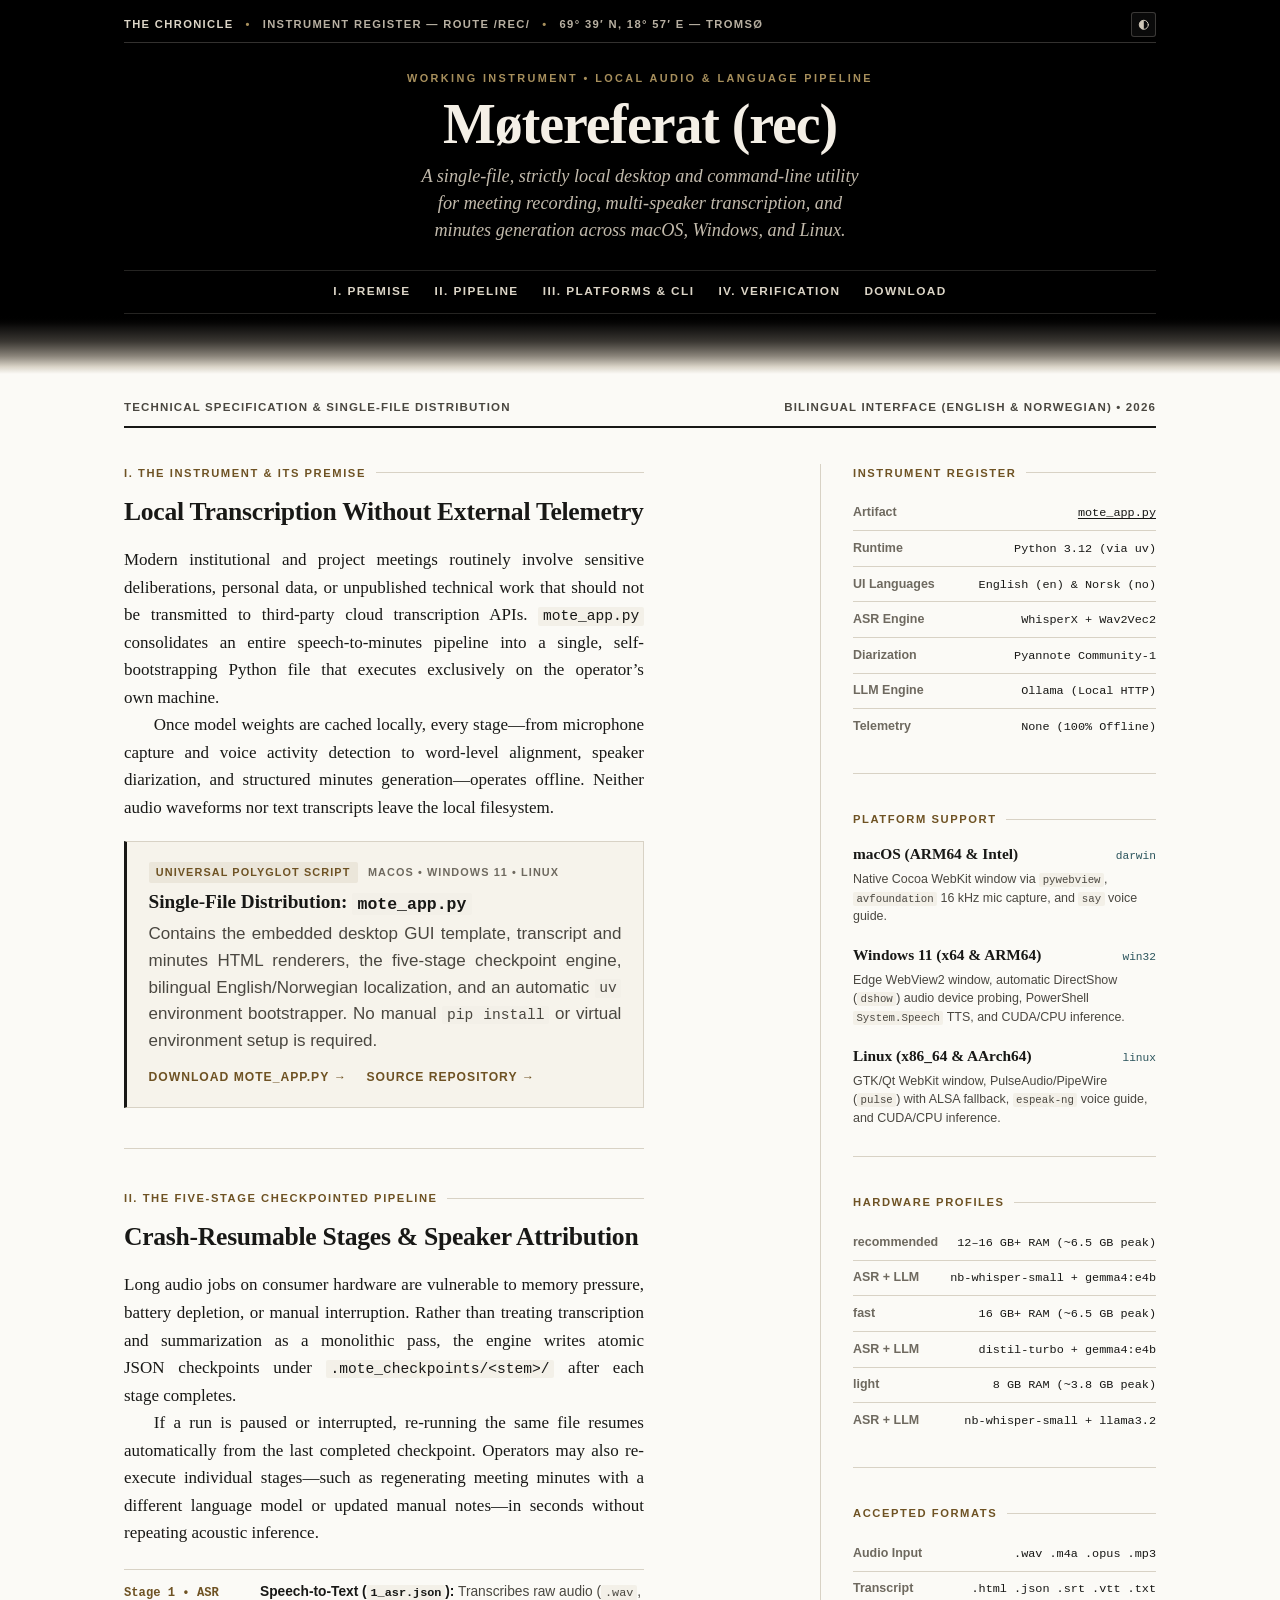
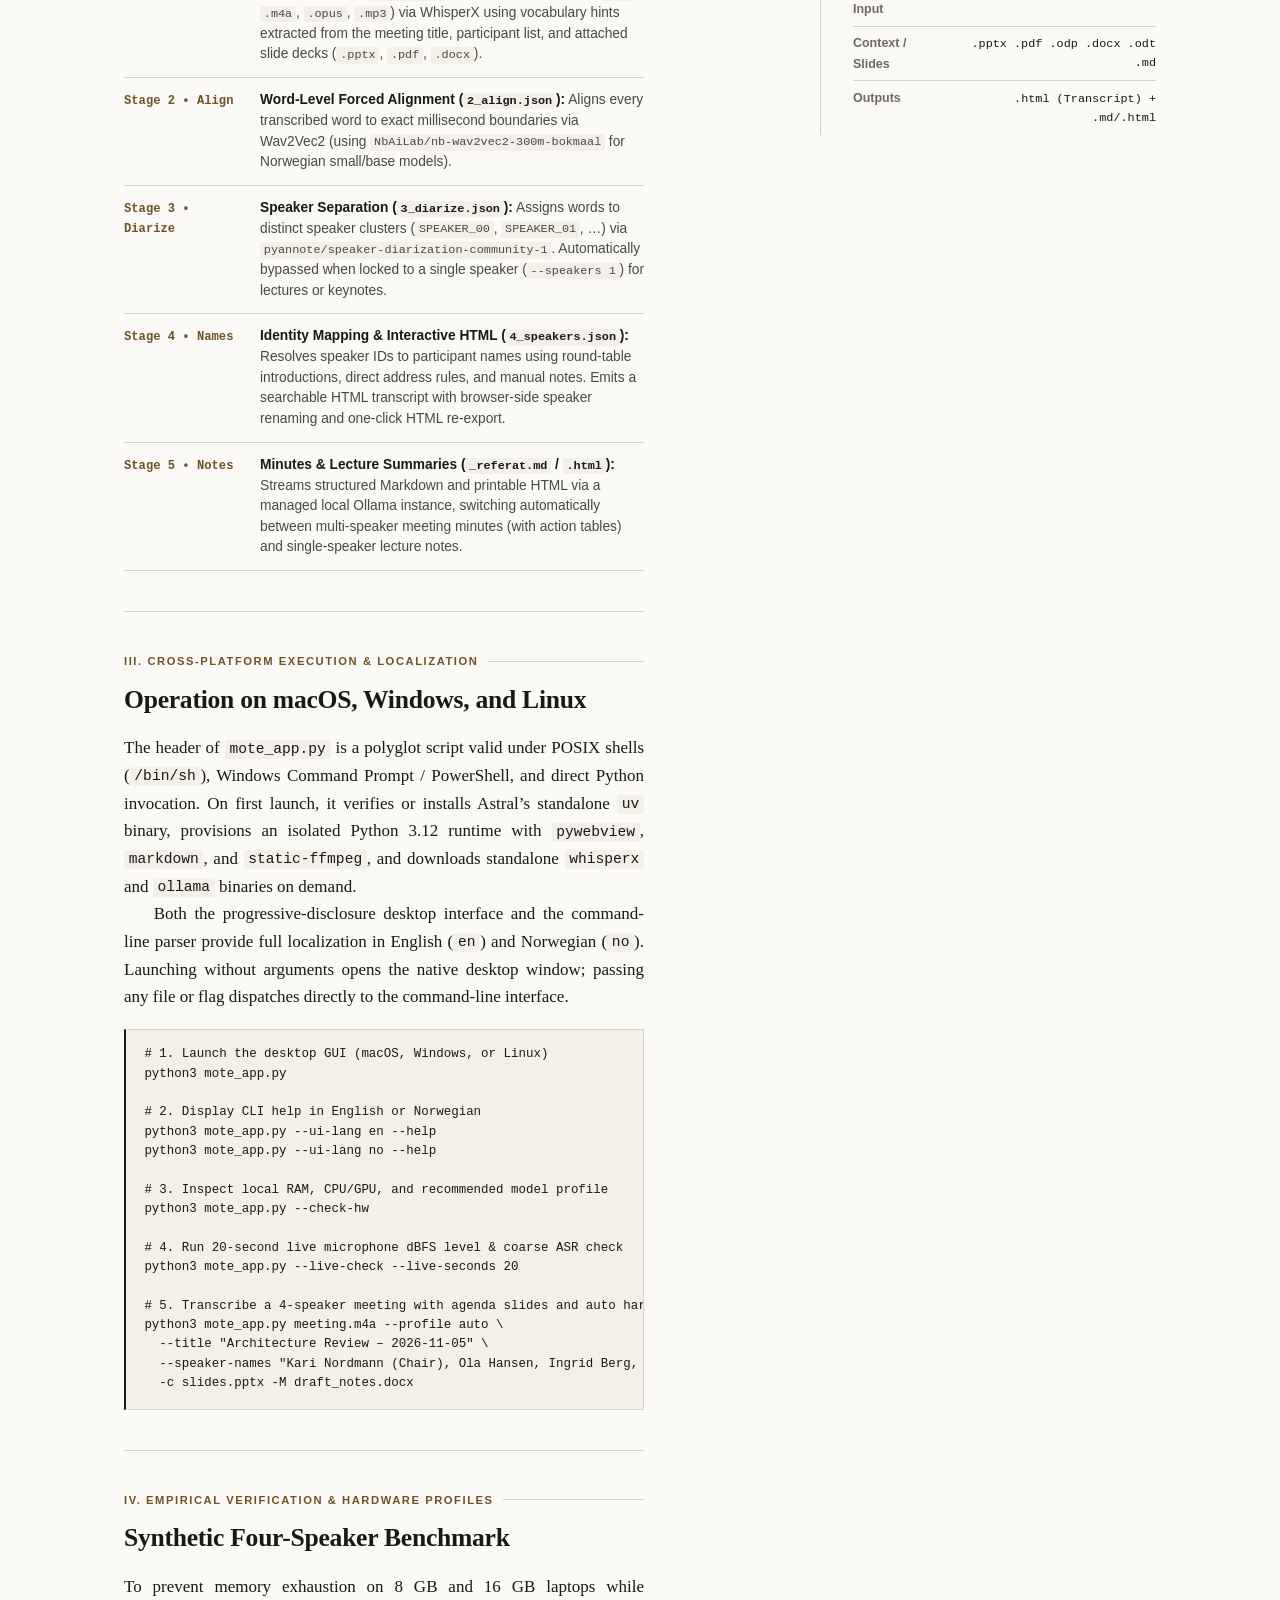
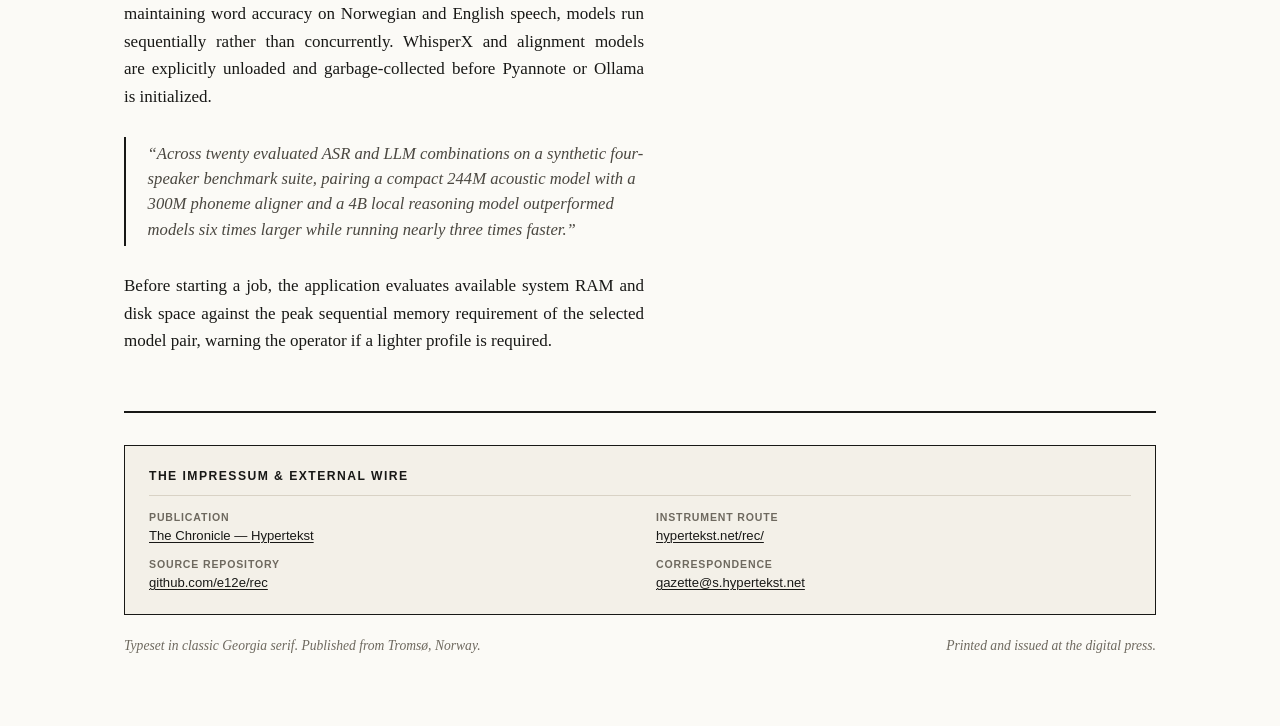
==== www/rec/index.html @ 5e2fd08e "feat(green): add EN/NO localization, cross-platform mic helper, and www/rec release page" ====
<!DOCTYPE html>
<html lang="en-GB">
<head>
    <meta charset="UTF-8">
    <meta name="viewport" content="width=device-width, initial-scale=1.0">
    <!-- MANDATORY (modern-web-guidance/dark-mode): Declare light and dark support to prevent FOUC -->
    <meta name="color-scheme" content="light dark">
    <link rel="canonical" href="https://hypertekst.net/rec/">
    <title>Møtereferat (rec) — Local Meeting Transcription &amp; Minutes — The Chronicle</title>
    <meta name="description" content="A single-file, strictly local desktop and command-line instrument for multi-speaker meeting recording, WhisperX transcription, Pyannote diarization, and Ollama minutes on macOS, Windows, and Linux.">

    <!-- Open Graph Social Sharing Cards -->
    <meta property="og:type" content="article">
    <meta property="og:site_name" content="The Chronicle">
    <meta property="og:title" content="Møtereferat (rec) — Local Meeting Transcription &amp; Minutes">
    <meta property="og:description" content="Single-file local meeting transcription, speaker diarization, and minutes generation for macOS, Windows, and Linux.">
    <meta property="og:url" content="https://hypertekst.net/rec/">
    <meta property="og:image" content="https://hypertekst.net/img/pica-wings-color.jpg">

    <!-- Twitter / X Card -->
    <meta name="twitter:card" content="summary_large_image">
    <meta name="twitter:title" content="Møtereferat (rec) — Local Meeting Transcription &amp; Minutes">
    <meta name="twitter:description" content="Single-file local meeting transcription, speaker diarization, and minutes generation for macOS, Windows, and Linux.">
    <meta name="twitter:image" content="https://hypertekst.net/img/pica-wings-color.jpg">

    <script>
    /* Synchronous <head> theme bootstrap: prevents FOUC before first paint */
    (function () {
        try {
            var t = localStorage.getItem('ht_theme') || localStorage.getItem('ht_beta_theme');
            if (t === 'dark' || t === 'light') {
                document.documentElement.setAttribute('data-theme', t);
            }
        } catch (e) {}
    })();
    </script>
    <style>
        *, *::before, *::after {
            box-sizing: border-box;
            margin: 0;
            padding: 0;
            font-size: 100%;
            font-weight: inherit;
            vertical-align: baseline;
            -webkit-font-smoothing: antialiased;
            -moz-osx-font-smoothing: grayscale;
        }
        :root {
            color-scheme: light dark;
            --in-oklab: ;
            --font-serif: "Georgia", "Times New Roman", "Nimbus Roman No9 L", serif;
            --font-sans: -apple-system, BlinkMacSystemFont, "Segoe UI", Roboto, Helvetica, Arial, sans-serif;
            --font-mono: ui-monospace, "SFMono-Regular", Menlo, Monaco, Consolas, monospace;
            --bg-canvas: #fbfaf6;
            --bg-elevated: #f3f0e8;
            --bg-card: #f6f3eb;
            --bg-surface: #fbfaf6;
            --text-primary: #181816;
            --text-secondary: #4a4740;
            --text-muted: #6e695f;
            --border-strong: #181816;
            --border-hairline: #d8d2c5;
            --accent-primary: #6e5223;
            --accent-secondary: #2b545c;
            --tag-bg: #ebe6da;
            @media (prefers-color-scheme: dark) {
                --bg-canvas: #05070b;
                --bg-elevated: #0b0e15;
                --bg-card: #0e121a;
                --bg-surface: #0b0e15;
                --text-primary: #e6e0d4;
                --text-secondary: #b5ad9e;
                --text-muted: #847d70;
                --border-strong: #a78f5c;
                --border-hairline: #222630;
                --accent-primary: #d4b87a;
                --accent-secondary: #a2bfc6;
                --tag-bg: #141923;
            }
            @supports (color: light-dark(white, black)) {
                --bg-canvas: light-dark(#fbfaf6, #05070b);
                --bg-elevated: light-dark(#f3f0e8, #0b0e15);
                --bg-card: light-dark(#f6f3eb, #0e121a);
                --bg-surface: light-dark(#fbfaf6, #0b0e15);
                --text-primary: light-dark(#181816, #e6e0d4);
                --text-secondary: light-dark(#4a4740, #b5ad9e);
                --text-muted: light-dark(#6e695f, #847d70);
                --border-strong: light-dark(#181816, #a78f5c);
                --border-hairline: light-dark(#d8d2c5, #222630);
                --accent-primary: light-dark(#6e5223, #d4b87a);
                --accent-secondary: light-dark(#2b545c, #a2bfc6);
                --tag-bg: light-dark(#ebe6da, #141923);
            }
            accent-color: var(--accent-primary);
        }
        @supports (background: linear-gradient(in oklab, white, black)) {
            :root { --in-oklab: in oklab; }
        }
        html[data-theme="light"] { color-scheme: light; }
        html[data-theme="dark"] { color-scheme: dark; }
        html {
            background-color: var(--bg-canvas);
            color: var(--text-primary);
            font-family: var(--font-serif);
            font-size: 100%;
            line-height: 1.62;
            scroll-behavior: smooth;
            transition: background-color 0.2s ease, color 0.2s ease;
        }
        body {
            min-height: 100vh;
            overflow-x: hidden;
            background-color: var(--bg-canvas);
            color: var(--text-primary);
        }
        a {
            color: var(--text-primary);
            text-decoration: underline;
            text-decoration-color: var(--border-strong);
            text-underline-offset: 0.18em;
            text-decoration-thickness: 1px;
            transition: color 0.15s ease, text-decoration-color 0.15s ease;
        }
        a:hover {
            color: var(--accent-primary);
            text-decoration-color: var(--accent-primary);
        }
        :focus-visible {
            outline: 2px solid var(--accent-secondary);
            outline-offset: 3px;
        }
        .nocturne-header {
            position: relative;
            background-color: #000000;
            color: #ece6da;
            width: 100%;
            overflow: hidden;
        }
        .header-inner {
            max-width: 1080px;
            margin: 0 auto;
            padding: 0.95rem 1.5rem 0;
            position: relative;
            z-index: 3;
        }
        .folio-bar {
            display: flex;
            justify-content: space-between;
            align-items: center;
            flex-wrap: nowrap;
            gap: 0.75rem;
            padding-bottom: 0.55rem;
            border-bottom: 1px solid rgba(230, 224, 212, 0.22);
            font-family: var(--font-sans);
            font-size: 0.7rem;
            font-weight: 600;
            text-transform: uppercase;
            letter-spacing: 0.12em;
            color: #b8b0a2;
            font-variant-numeric: tabular-nums;
        }
        .folio-meta {
            display: flex;
            align-items: center;
            gap: 0.35rem 0.75rem;
            flex-wrap: wrap;
            min-width: 0;
        }
        .folio-meta a {
            color: #dcd5c7;
            text-decoration: none;
        }
        .folio-meta a:hover {
            color: #d4b87a;
            text-decoration: underline;
        }
        .folio-dot { color: #a78f5c; }
        .theme-icon-btn {
            appearance: none;
            flex-shrink: 0;
            margin: -0.2rem 0 -0.2rem auto;
            display: inline-flex;
            align-items: center;
            justify-content: center;
            width: 1.55rem;
            height: 1.55rem;
            padding: 0;
            background: rgba(255, 255, 255, 0.04);
            border: 1px solid rgba(230, 224, 212, 0.22);
            border-radius: 3px;
            color: #cfc7b8;
            cursor: pointer;
            transition: background-color 0.15s ease, border-color 0.15s ease, color 0.15s ease;
        }
        .theme-icon-btn:hover {
            background: rgba(167, 143, 92, 0.22);
            border-color: #d4b87a;
            color: #f5e9d0;
        }
        .theme-icon-btn svg {
            width: 0.85rem;
            height: 0.85rem;
            display: none;
            stroke: currentColor;
            fill: none;
            stroke-width: 1.75;
            stroke-linecap: round;
            stroke-linejoin: round;
        }
        .theme-icon-btn[data-state="auto"] .icon-auto,
        .theme-icon-btn[data-state="dark"] .icon-dark,
        .theme-icon-btn[data-state="light"] .icon-light {
            display: block;
        }
        .masthead-lockup {
            text-align: center;
            padding: 1.65rem 0 0.5rem;
        }
        .masthead-kicker {
            font-family: var(--font-sans);
            font-size: 0.68rem;
            font-weight: 700;
            text-transform: uppercase;
            letter-spacing: 0.22em;
            color: #a78f5c;
            margin-bottom: 0.45rem;
        }
        .site-title {
            font-family: var(--font-serif);
            font-size: clamp(2.1rem, 1.6rem + 2.4vw, 3.5rem);
            font-weight: 700;
            letter-spacing: -0.02em;
            line-height: 1.06;
            color: #f4efe6;
            margin-bottom: 0.55rem;
            text-wrap: balance;
        }
        .site-deck {
            font-family: var(--font-serif);
            font-style: italic;
            font-size: clamp(0.98rem, 0.9rem + 0.3vw, 1.18rem);
            color: #c2baac;
            max-width: 58ch;
            margin: 0 auto 1.15rem;
            line-height: 1.48;
            text-wrap: balance;
        }
        .masthead-nav {
            display: flex;
            justify-content: center;
            align-items: center;
            flex-wrap: wrap;
            gap: 0.4rem 1.5rem;
            padding: 0.55rem 0;
            border-top: 1px solid rgba(230, 224, 212, 0.16);
            border-bottom: 1px solid rgba(230, 224, 212, 0.16);
            font-family: var(--font-sans);
            font-size: 0.74rem;
            font-weight: 600;
            text-transform: uppercase;
            letter-spacing: 0.12em;
        }
        .masthead-nav a {
            color: #dcd5c7;
            text-decoration: none;
            padding: 0.15rem 0;
        }
        .masthead-nav a:hover {
            color: #d4b87a;
            text-decoration: underline;
            text-underline-offset: 0.25em;
        }
        .header-bleed {
            width: 100%;
            height: 3.75rem;
            position: relative;
            pointer-events: none;
            background: linear-gradient(
                to bottom var(--in-oklab),
                #000000 0%,
                light-dark(#121110, #020306) 22%,
                light-dark(#3b3833, #030408) 46%,
                light-dark(#8a847a, #040509) 70%,
                light-dark(#dad4c8, #05070b) 88%,
                var(--bg-canvas) 100%
            );
        }
        @media (prefers-color-scheme: dark) {
            html:not([data-theme="light"]) .header-bleed { height: 2.25rem; }
        }
        html[data-theme="dark"] .header-bleed { height: 2.25rem; }
        .page-shell {
            max-width: 1080px;
            margin: 0 auto;
            padding: 1.5rem 1.5rem 4.5rem;
        }
        .edition-banner {
            display: flex;
            justify-content: space-between;
            align-items: baseline;
            flex-wrap: wrap;
            gap: 0.5rem 1.5rem;
            padding-bottom: 0.6rem;
            margin-bottom: 2.25rem;
            border-bottom: 2px solid var(--border-strong);
            font-family: var(--font-sans);
            font-size: 0.72rem;
            font-weight: 700;
            text-transform: uppercase;
            letter-spacing: 0.1em;
            color: var(--text-secondary);
        }
        .broadsheet-grid {
            display: grid;
            grid-template-columns: minmax(0, 1fr) 21rem;
            gap: 3rem;
            align-items: start;
        }
        .primary-column {
            min-width: 0;
            max-width: 65ch;
        }
        .secondary-ledger {
            min-width: 0;
            border-left: 1px solid var(--border-hairline);
            padding-left: 2rem;
        }
        .section-kicker {
            font-family: var(--font-sans);
            font-size: 0.7rem;
            font-weight: 700;
            text-transform: uppercase;
            letter-spacing: 0.14em;
            color: var(--accent-primary);
            margin-bottom: 0.85rem;
            display: flex;
            align-items: center;
            gap: 0.6rem;
        }
        .section-kicker::after {
            content: "";
            flex: 1;
            height: 1px;
            background-color: var(--border-hairline);
        }
        .essay-article h2 {
            font-size: clamp(1.35rem, 1.2rem + 0.5vw, 1.6rem);
            font-weight: 700;
            line-height: 1.25;
            margin-bottom: 1.15rem;
            letter-spacing: -0.01em;
            text-wrap: balance;
        }
        .essay-article p {
            font-size: 1.0625rem;
            text-align: justify;
            text-justify: inter-word;
            text-wrap: pretty;
            hyphens: auto;
            -webkit-hyphens: auto;
            text-rendering: optimizeLegibility;
            font-variant-numeric: oldstyle-nums;
            font-feature-settings: "liga" 1, "kern" 1;
            widows: 2;
            orphans: 2;
        }
        .essay-article p + p {
            text-indent: 1.75em;
            margin-top: 0;
        }
        .essay-article blockquote {
            margin: 1.65rem 0;
            padding: 0.25rem 0 0.25rem 1.35rem;
            border-left: 2px solid var(--border-strong);
            font-style: italic;
            font-size: 1.04rem;
            line-height: 1.52;
            color: var(--text-secondary);
            text-wrap: pretty;
        }
        .section-divider {
            margin: 2.5rem 0;
            border: 0;
            border-top: 1px solid var(--border-hairline);
        }
        .dispatch-card {
            padding: 1.25rem 1.35rem;
            background-color: var(--bg-card);
            border: 1px solid var(--border-hairline);
            border-left: 3px solid var(--border-strong);
            margin: 1.25rem 0 1.75rem;
        }
        .dispatch-meta {
            display: flex;
            align-items: center;
            gap: 0.65rem;
            flex-wrap: wrap;
            font-family: var(--font-sans);
            font-size: 0.68rem;
            font-weight: 600;
            text-transform: uppercase;
            letter-spacing: 0.1em;
            color: var(--text-muted);
            margin-bottom: 0.45rem;
            font-variant-numeric: tabular-nums;
        }
        .dispatch-tag {
            background-color: var(--tag-bg);
            color: var(--accent-primary);
            padding: 0.1rem 0.45rem;
            border-radius: 2px;
        }
        .dispatch-title {
            font-size: 1.2rem;
            font-weight: 700;
            line-height: 1.25;
            margin-bottom: 0.4rem;
        }
        .dispatch-summary {
            font-size: 0.94rem;
            line-height: 1.56;
            color: var(--text-secondary);
            margin-bottom: 0.85rem;
            font-family: var(--font-sans);
        }
        .dispatch-action {
            font-family: var(--font-sans);
            font-size: 0.76rem;
            font-weight: 700;
            text-transform: uppercase;
            letter-spacing: 0.08em;
            display: flex;
            flex-wrap: wrap;
            gap: 1.25rem;
        }
        .dispatch-action a {
            color: var(--accent-primary);
            text-decoration: none;
        }
        .dispatch-action a:hover {
            text-decoration: underline;
        }
        .stage-ledger {
            margin: 1.4rem 0 1.6rem;
            border-top: 1px solid var(--border-hairline);
        }
        .stage-row {
            padding: 0.75rem 0;
            border-bottom: 1px solid var(--border-hairline);
            display: grid;
            grid-template-columns: 7.5rem minmax(0, 1fr);
            gap: 1rem;
            align-items: baseline;
        }
        .stage-code {
            font-family: var(--font-mono);
            font-size: 0.76rem;
            color: var(--accent-primary);
            font-weight: 600;
        }
        .stage-desc {
            font-family: var(--font-sans);
            font-size: 0.86rem;
            line-height: 1.5;
            color: var(--text-secondary);
        }
        .stage-desc strong {
            color: var(--text-primary);
            font-weight: 600;
        }
        pre.terminal-specimen {
            margin: 1.15rem 0 1.4rem;
            padding: 0.95rem 1.15rem;
            background-color: var(--bg-elevated);
            border: 1px solid var(--border-hairline);
            border-left: 2px solid var(--border-strong);
            font-family: var(--font-mono);
            font-size: 0.78rem;
            line-height: 1.55;
            color: var(--text-primary);
            overflow-x: auto;
        }
        code {
            font-family: var(--font-mono);
            font-size: 0.86em;
            background-color: var(--bg-elevated);
            padding: 0.1em 0.32em;
            border-radius: 2px;
        }
        pre code {
            background: none;
            padding: 0;
            font-size: inherit;
        }
        .ledger-block {
            margin-bottom: 2.25rem;
            padding-bottom: 1.85rem;
            border-bottom: 1px solid var(--border-hairline);
        }
        .ledger-block:last-child {
            border-bottom: none;
            margin-bottom: 0;
            padding-bottom: 0;
        }
        .almanac-table {
            width: 100%;
            border-collapse: collapse;
            font-family: var(--font-sans);
            font-size: 0.78rem;
            font-variant-numeric: tabular-nums;
        }
        .almanac-table tr {
            border-bottom: 1px solid var(--border-hairline);
        }
        .almanac-table tr:last-child {
            border-bottom: none;
        }
        .almanac-table th {
            text-align: left;
            padding: 0.42rem 0.5rem 0.42rem 0;
            color: var(--text-muted);
            font-weight: 600;
        }
        .almanac-table td {
            text-align: right;
            padding: 0.42rem 0;
            color: var(--text-primary);
            font-family: var(--font-mono);
            font-size: 0.74rem;
        }
        .instrument-list {
            list-style: none;
            display: grid;
            gap: 1.1rem;
        }
        .instrument-item {
            display: flex;
            flex-direction: column;
            gap: 0.2rem;
        }
        .instrument-header {
            display: flex;
            justify-content: space-between;
            align-items: baseline;
            gap: 0.5rem;
        }
        .instrument-name {
            font-family: var(--font-serif);
            font-weight: 700;
            font-size: 0.96rem;
        }
        .instrument-route {
            font-family: var(--font-mono);
            font-size: 0.7rem;
            color: var(--accent-secondary);
        }
        .instrument-desc {
            font-family: var(--font-sans);
            font-size: 0.78rem;
            line-height: 1.45;
            color: var(--text-secondary);
        }
        .site-footer {
            margin-top: 3.5rem;
            padding-top: 2rem;
            border-top: 2px solid var(--border-strong);
            font-family: var(--font-sans);
            font-size: 0.82rem;
            color: var(--text-secondary);
        }
        .impressum-box {
            padding: 1.35rem 1.5rem;
            background-color: var(--bg-elevated);
            border: 1px solid var(--border-strong);
            margin-bottom: 1.25rem;
        }
        .impressum-title {
            font-size: 0.76rem;
            font-weight: 800;
            text-transform: uppercase;
            letter-spacing: 0.12em;
            color: var(--text-primary);
            padding-bottom: 0.5rem;
            margin-bottom: 0.85rem;
            border-bottom: 1px solid var(--border-hairline);
        }
        .impressum-grid {
            display: grid;
            grid-template-columns: repeat(2, 1fr);
            gap: 0.75rem 2rem;
            line-height: 1.5;
        }
        .impressum-label {
            display: block;
            font-size: 0.66rem;
            font-weight: 700;
            text-transform: uppercase;
            letter-spacing: 0.08em;
            color: var(--text-muted);
        }
        .colophon-note {
            display: flex;
            justify-content: space-between;
            align-items: center;
            flex-wrap: wrap;
            gap: 0.5rem;
            font-family: var(--font-serif);
            font-style:italic;
            font-size: 0.85rem;
            color: var(--text-muted);
        }
        @media (max-width: 920px) {
            .broadsheet-grid {
                grid-template-columns: 1fr;
                gap: 2.5rem;
            }
            .primary-column { max-width: 65ch; }
            .secondary-ledger {
                border-left: none;
                border-top: 1px solid var(--border-hairline);
                padding-left: 0;
                padding-top: 2rem;
            }
        }
        @media (max-width: 640px) {
            .header-inner { padding: 0.75rem 1rem 0; }
            .folio-bar { font-size: 0.62rem; letter-spacing: 0.08em; }
            .folio-wire { display: none; }
            .masthead-lockup { padding: 1.25rem 0 0.4rem; }
            .masthead-nav { gap: 0.4rem 1rem; font-size: 0.68rem; }
            .page-shell { padding: 1.25rem 1rem 3rem; }
            .essay-article p { text-align: left; font-size: 1rem; }
            .stage-row { grid-template-columns: 1fr; gap: 0.25rem; }
            .impressum-grid { grid-template-columns: 1fr; }
        }
    </style>
</head>
<body>

    <!-- ======================================================================
         1. Nocturnal Header & Masthead
         ====================================================================== -->
    <header class="nocturne-header">
        <div class="header-inner">
            <div class="folio-bar">
                <div class="folio-meta">
                    <span><a href="/">The Chronicle</a></span>
                    <span class="folio-dot" aria-hidden="true">•</span>
                    <span>Instrument Register — Route /rec/</span>
                    <span class="folio-dot" aria-hidden="true">•</span>
                    <span>69° 39′ N, 18° 57′ E<span class="folio-wire"> — Tromsø</span></span>
                </div>

                <!-- Single-Icon 3-State Theme Switcher (Auto -> Dark -> Light) -->
                <button type="button"
                        id="theme-cycle-btn"
                        class="theme-icon-btn"
                        data-state="auto"
                        aria-label="Theme: System Auto. Click to switch to Dark mode."
                        title="Theme: System Auto (click to cycle Auto / Dark / Light)">
                    <svg class="icon-auto" width="14" height="14" viewBox="0 0 24 24" aria-hidden="true">
                        <circle cx="12" cy="12" r="8"></circle>
                        <path d="M12 4a8 8 0 0 0 0 16Z" fill="currentColor" stroke="none"></path>
                    </svg>
                    <svg class="icon-dark" width="14" height="14" viewBox="0 0 24 24" aria-hidden="true">
                        <path d="M20.5 14.5A8.5 8.5 0 0 1 9.5 3.5a8.5 8.5 0 1 0 11 11Z"></path>
                    </svg>
                    <svg class="icon-light" width="14" height="14" viewBox="0 0 24 24" aria-hidden="true">
                        <circle cx="12" cy="12" r="4.5"></circle>
                        <line x1="12" y1="2.5" x2="12" y2="5"></line>
                        <line x1="12" y1="19" x2="12" y2="21.5"></line>
                        <line x1="4.9" y1="4.9" x2="6.7" y2="6.7"></line>
                        <line x1="17.3" y1="17.3" x2="19.1" y2="19.1"></line>
                        <line x1="2.5" y1="12" x2="5" y2="12"></line>
                        <line x1="19" y1="12" x2="21.5" y2="12"></line>
                        <line x1="4.9" y1="19.1" x2="6.7" y2="17.3"></line>
                        <line x1="17.3" y1="6.7" x2="19.1" y2="4.9"></line>
                    </svg>
                </button>
            </div>

            <div class="masthead-lockup">
                <p class="masthead-kicker">Working Instrument • Local Audio &amp; Language Pipeline</p>
                <h1 class="site-title">Møtereferat (rec)</h1>
                <p class="site-deck">A single-file, strictly local desktop and command-line utility for meeting recording, multi-speaker transcription, and minutes generation across macOS, Windows, and Linux.</p>
            </div>

            <nav class="masthead-nav" aria-label="Primary Sections">
                <a href="#premise">I. Premise</a>
                <a href="#pipeline">II. Pipeline</a>
                <a href="#platforms">III. Platforms &amp; CLI</a>
                <a href="#benchmarks">IV. Verification</a>
                <a href="#download">Download</a>
            </nav>
        </div>
    </header>

    <div class="header-bleed" aria-hidden="true"></div>

    <!-- ======================================================================
         2. Main Broadsheet Shell (2-Column Asymmetric Layout)
         ====================================================================== -->
    <main class="page-shell">

        <div class="edition-banner">
            <span>Technical Specification &amp; Single-File Distribution</span>
            <span>Bilingual Interface (English &amp; Norwegian) • 2026</span>
        </div>

        <div class="broadsheet-grid">

            <!-- ==============================================================
                 Left / Primary Column (65ch Optimal Reading Measure)
                 ============================================================== -->
            <div class="primary-column">

                <article class="essay-article" id="premise">
                    <div class="section-kicker">I. The Instrument &amp; Its Premise</div>
                    <h2>Local Transcription Without External Telemetry</h2>

                    <p>Modern institutional and project meetings routinely involve sensitive deliberations, personal data, or unpublished technical work that should not be transmitted to third-party cloud transcription APIs. <code>mote_app.py</code> consolidates an entire speech-to-minutes pipeline into a single, self-bootstrapping Python file that executes exclusively on the operator’s own machine.</p>

                    <p>Once model weights are cached locally, every stage—from microphone capture and voice activity detection to word-level alignment, speaker diarization, and structured minutes generation—operates offline. Neither audio waveforms nor text transcripts leave the local filesystem.</p>

                    <div class="dispatch-card" id="download">
                        <div class="dispatch-meta">
                            <span class="dispatch-tag">Universal Polyglot Script</span>
                            <span>macOS • Windows 11 • Linux</span>
                        </div>
                        <h3 class="dispatch-title">Single-File Distribution: <code>mote_app.py</code></h3>
                        <p class="dispatch-summary">
                            Contains the embedded desktop GUI template, transcript and minutes HTML renderers, the five-stage checkpoint engine, bilingual English/Norwegian localization, and an automatic <code>uv</code> environment bootstrapper. No manual <code>pip install</code> or virtual environment setup is required.
                        </p>
                        <div class="dispatch-action">
                            <a href="mote_app.py" download="mote_app.py">Download mote_app.py →</a>
                            <a href="https://github.com/e12e/rec" rel="noopener">Source Repository →</a>
                        </div>
                    </div>

                    <hr class="section-divider" id="pipeline">

                    <div class="section-kicker">II. The Five-Stage Checkpointed Pipeline</div>
                    <h2>Crash-Resumable Stages &amp; Speaker Attribution</h2>

                    <p>Long audio jobs on consumer hardware are vulnerable to memory pressure, battery depletion, or manual interruption. Rather than treating transcription and summarization as a monolithic pass, the engine writes atomic JSON checkpoints under <code>.mote_checkpoints/&lt;stem&gt;/</code> after each stage completes.</p>

                    <p>If a run is paused or interrupted, re-running the same file resumes automatically from the last completed checkpoint. Operators may also re-execute individual stages—such as regenerating meeting minutes with a different language model or updated manual notes—in seconds without repeating acoustic inference.</p>

                    <div class="stage-ledger" role="list" aria-label="Pipeline Stages">
                        <div class="stage-row" role="listitem">
                            <span class="stage-code">Stage 1 • ASR</span>
                            <div class="stage-desc">
                                <strong>Speech-to-Text (<code>1_asr.json</code>):</strong> Transcribes raw audio (<code>.wav</code>, <code>.m4a</code>, <code>.opus</code>, <code>.mp3</code>) via WhisperX using vocabulary hints extracted from the meeting title, participant list, and attached slide decks (<code>.pptx</code>, <code>.pdf</code>, <code>.docx</code>).
                            </div>
                        </div>
                        <div class="stage-row" role="listitem">
                            <span class="stage-code">Stage 2 • Align</span>
                            <div class="stage-desc">
                                <strong>Word-Level Forced Alignment (<code>2_align.json</code>):</strong> Aligns every transcribed word to exact millisecond boundaries via Wav2Vec2 (using <code>NbAiLab/nb-wav2vec2-300m-bokmaal</code> for Norwegian small/base models).
                            </div>
                        </div>
                        <div class="stage-row" role="listitem">
                            <span class="stage-code">Stage 3 • Diarize</span>
                            <div class="stage-desc">
                                <strong>Speaker Separation (<code>3_diarize.json</code>):</strong> Assigns words to distinct speaker clusters (<code>SPEAKER_00</code>, <code>SPEAKER_01</code>, …) via <code>pyannote/speaker-diarization-community-1</code>. Automatically bypassed when locked to a single speaker (<code>--speakers 1</code>) for lectures or keynotes.
                            </div>
                        </div>
                        <div class="stage-row" role="listitem">
                            <span class="stage-code">Stage 4 • Names</span>
                            <div class="stage-desc">
                                <strong>Identity Mapping &amp; Interactive HTML (<code>4_speakers.json</code>):</strong> Resolves speaker IDs to participant names using round-table introductions, direct address rules, and manual notes. Emits a searchable HTML transcript with browser-side speaker renaming and one-click HTML re-export.
                            </div>
                        </div>
                        <div class="stage-row" role="listitem">
                            <span class="stage-code">Stage 5 • Notes</span>
                            <div class="stage-desc">
                                <strong>Minutes &amp; Lecture Summaries (<code>_referat.md</code> / <code>.html</code>):</strong> Streams structured Markdown and printable HTML via a managed local Ollama instance, switching automatically between multi-speaker meeting minutes (with action tables) and single-speaker lecture notes.
                            </div>
                        </div>
                    </div>

                    <hr class="section-divider" id="platforms">

                    <div class="section-kicker">III. Cross-Platform Execution &amp; Localization</div>
                    <h2>Operation on macOS, Windows, and Linux</h2>

                    <p>The header of <code>mote_app.py</code> is a polyglot script valid under POSIX shells (<code>/bin/sh</code>), Windows Command Prompt / PowerShell, and direct Python invocation. On first launch, it verifies or installs Astral’s standalone <code>uv</code> binary, provisions an isolated Python 3.12 runtime with <code>pywebview</code>, <code>markdown</code>, and <code>static-ffmpeg</code>, and downloads standalone <code>whisperx</code> and <code>ollama</code> binaries on demand.</p>

                    <p>Both the progressive-disclosure desktop interface and the command-line parser provide full localization in English (<code>en</code>) and Norwegian (<code>no</code>). Launching without arguments opens the native desktop window; passing any file or flag dispatches directly to the command-line interface.</p>

                    <pre class="terminal-specimen"><code># 1. Launch the desktop GUI (macOS, Windows, or Linux)
python3 mote_app.py

# 2. Display CLI help in English or Norwegian
python3 mote_app.py --ui-lang en --help
python3 mote_app.py --ui-lang no --help

# 3. Inspect local RAM, CPU/GPU, and recommended model profile
python3 mote_app.py --check-hw

# 4. Run 20-second live microphone dBFS level &amp; coarse ASR check
python3 mote_app.py --live-check --live-seconds 20

# 5. Transcribe a 4-speaker meeting with agenda slides and auto hardware profile
python3 mote_app.py meeting.m4a --profile auto \
  --title "Architecture Review – 2026-11-05" \
  --speaker-names "Kari Nordmann (Chair), Ola Hansen, Ingrid Berg, Per Lie" \
  -c slides.pptx -M draft_notes.docx</code></pre>

                    <hr class="section-divider" id="benchmarks">

                    <div class="section-kicker">IV. Empirical Verification &amp; Hardware Profiles</div>
                    <h2>Synthetic Four-Speaker Benchmark</h2>

                    <p>To prevent memory exhaustion on 8 GB and 16 GB laptops while maintaining word accuracy on Norwegian and English speech, models run sequentially rather than concurrently. WhisperX and alignment models are explicitly unloaded and garbage-collected before Pyannote or Ollama is initialized.</p>

                    <blockquote>
                        “Across twenty evaluated ASR and LLM combinations on a synthetic four-speaker benchmark suite, pairing a compact 244M acoustic model with a 300M phoneme aligner and a 4B local reasoning model outperformed models six times larger while running nearly three times faster.”
                    </blockquote>

                    <p>Before starting a job, the application evaluates available system RAM and disk space against the peak sequential memory requirement of the selected model pair, warning the operator if a lighter profile is required.</p>
                </article>

            </div>

            <!-- ==============================================================
                 Right / Secondary Ledger (Register, Platforms & Profiles)
                 ============================================================== -->
            <aside class="secondary-ledger" aria-label="Technical Register and Platform Specifications">

                <section class="ledger-block" aria-labelledby="heading-register">
                    <h2 class="section-kicker" id="heading-register">Instrument Register</h2>
                    <table class="almanac-table">
                        <tbody>
                            <tr>
                                <th scope="row">Artifact</th>
                                <td><a href="mote_app.py" download="mote_app.py">mote_app.py</a></td>
                            </tr>
                            <tr>
                                <th scope="row">Runtime</th>
                                <td>Python 3.12 (via uv)</td>
                            </tr>
                            <tr>
                                <th scope="row">UI Languages</th>
                                <td>English (en) &amp; Norsk (no)</td>
                            </tr>
                            <tr>
                                <th scope="row">ASR Engine</th>
                                <td>WhisperX + Wav2Vec2</td>
                            </tr>
                            <tr>
                                <th scope="row">Diarization</th>
                                <td>Pyannote Community-1</td>
                            </tr>
                            <tr>
                                <th scope="row">LLM Engine</th>
                                <td>Ollama (Local HTTP)</td>
                            </tr>
                            <tr>
                                <th scope="row">Telemetry</th>
                                <td>None (100% Offline)</td>
                            </tr>
                        </tbody>
                    </table>
                </section>

                <section class="ledger-block" aria-labelledby="heading-platforms">
                    <h2 class="section-kicker" id="heading-platforms">Platform Support</h2>
                    <ul class="instrument-list">
                        <li class="instrument-item">
                            <div class="instrument-header">
                                <span class="instrument-name">macOS (ARM64 &amp; Intel)</span>
                                <span class="instrument-route">darwin</span>
                            </div>
                            <p class="instrument-desc">Native Cocoa WebKit window via <code>pywebview</code>, <code>avfoundation</code> 16 kHz mic capture, and <code>say</code> voice guide.</p>
                        </li>

                        <li class="instrument-item">
                            <div class="instrument-header">
                                <span class="instrument-name">Windows 11 (x64 &amp; ARM64)</span>
                                <span class="instrument-route">win32</span>
                            </div>
                            <p class="instrument-desc">Edge WebView2 window, automatic DirectShow (<code>dshow</code>) audio device probing, PowerShell <code>System.Speech</code> TTS, and CUDA/CPU inference.</p>
                        </li>

                        <li class="instrument-item">
                            <div class="instrument-header">
                                <span class="instrument-name">Linux (x86_64 &amp; AArch64)</span>
                                <span class="instrument-route">linux</span>
                            </div>
                            <p class="instrument-desc">GTK/Qt WebKit window, PulseAudio/PipeWire (<code>pulse</code>) with ALSA fallback, <code>espeak-ng</code> voice guide, and CUDA/CPU inference.</p>
                        </li>
                    </ul>
                </section>

                <section class="ledger-block" aria-labelledby="heading-profiles">
                    <h2 class="section-kicker" id="heading-profiles">Hardware Profiles</h2>
                    <table class="almanac-table">
                        <tbody>
                            <tr>
                                <th scope="row">recommended</th>
                                <td>12–16 GB+ RAM (~6.5 GB peak)</td>
                            </tr>
                            <tr>
                                <th scope="row">ASR + LLM</th>
                                <td>nb-whisper-small + gemma4:e4b</td>
                            </tr>
                            <tr>
                                <th scope="row">fast</th>
                                <td>16 GB+ RAM (~6.5 GB peak)</td>
                            </tr>
                            <tr>
                                <th scope="row">ASR + LLM</th>
                                <td>distil-turbo + gemma4:e4b</td>
                            </tr>
                            <tr>
                                <th scope="row">light</th>
                                <td>8 GB RAM (~3.8 GB peak)</td>
                            </tr>
                            <tr>
                                <th scope="row">ASR + LLM</th>
                                <td>nb-whisper-small + llama3.2</td>
                            </tr>
                        </tbody>
                    </table>
                </section>

                <section class="ledger-block" aria-labelledby="heading-formats">
                    <h2 class="section-kicker" id="heading-formats">Accepted Formats</h2>
                    <table class="almanac-table">
                        <tbody>
                            <tr>
                                <th scope="row">Audio Input</th>
                                <td>.wav .m4a .opus .mp3</td>
                            </tr>
                            <tr>
                                <th scope="row">Transcript Input</th>
                                <td>.html .json .srt .vtt .txt</td>
                            </tr>
                            <tr>
                                <th scope="row">Context / Slides</th>
                                <td>.pptx .pdf .odp .docx .odt .md</td>
                            </tr>
                            <tr>
                                <th scope="row">Outputs</th>
                                <td>.html (Transcript) + .md/.html</td>
                            </tr>
                        </tbody>
                    </table>
                </section>

            </aside>

        </div>

        <!-- ==================================================================
             3. Colophon & Impressum Footer
             ================================================================== -->
        <footer class="site-footer" id="colophon">
            <div class="impressum-box">
                <div class="impressum-title">The Impressum &amp; External Wire</div>
                <div class="impressum-grid">
                    <div>
                        <span class="impressum-label">Publication</span>
                        <a href="/">The Chronicle — Hypertekst</a>
                    </div>
                    <div>
                        <span class="impressum-label">Instrument Route</span>
                        <a href="/rec/">hypertekst.net/rec/</a>
                    </div>
                    <div>
                        <span class="impressum-label">Source Repository</span>
                        <a href="https://github.com/e12e/rec" rel="noopener">github.com/e12e/rec</a>
                    </div>
                    <div>
                        <span class="impressum-label">Correspondence</span>
                        <a href="mailto:gazette@s.hypertekst.net">gazette@s.hypertekst.net</a>
                    </div>
                </div>
            </div>
            <div class="colophon-note">
                <span>Typeset in classic Georgia serif. Published from Tromsø, Norway.</span>
                <span>Printed and issued at the digital press.</span>
            </div>
        </footer>

    </main>

    <!-- Single-Icon 3-State Theme Cycle -->
    <script>
    (function () {
        const root = document.documentElement;
        const cycleBtn = document.getElementById('theme-cycle-btn');
        const darkMql = window.matchMedia('(prefers-color-scheme: dark)');

        const ORDER = ['auto', 'dark', 'light'];
        const LABELS = {
            auto: 'Theme: System Auto (click for Dark)',
            dark: 'Theme: Dark (click for Light)',
            light: 'Theme: Light (click for Auto)'
        };

        let currentTheme = 'auto';
        try {
            const saved = localStorage.getItem('ht_theme') || localStorage.getItem('ht_beta_theme');
            if (ORDER.indexOf(saved) !== -1) {
                currentTheme = saved;
            }
        } catch (e) {}

        function applyState() {
            if (currentTheme === 'auto') {
                root.removeAttribute('data-theme');
            } else if (currentTheme === 'dark') {
                root.setAttribute('data-theme', 'dark');
            } else {
                root.setAttribute('data-theme', 'light');
            }
            cycleBtn.setAttribute('data-state', currentTheme);
            cycleBtn.setAttribute('title', LABELS[currentTheme]);
            cycleBtn.setAttribute('aria-label', LABELS[currentTheme]);
        }

        cycleBtn.addEventListener('click', function () {
            const nextIdx = (ORDER.indexOf(currentTheme) + 1) % ORDER.length;
            currentTheme = ORDER[nextIdx];
            try {
                localStorage.setItem('ht_theme', currentTheme);
            } catch (e) {}
            applyState();
        });

        darkMql.addEventListener('change', applyState);
        applyState();
    })();
    </script>
</body>
</html>
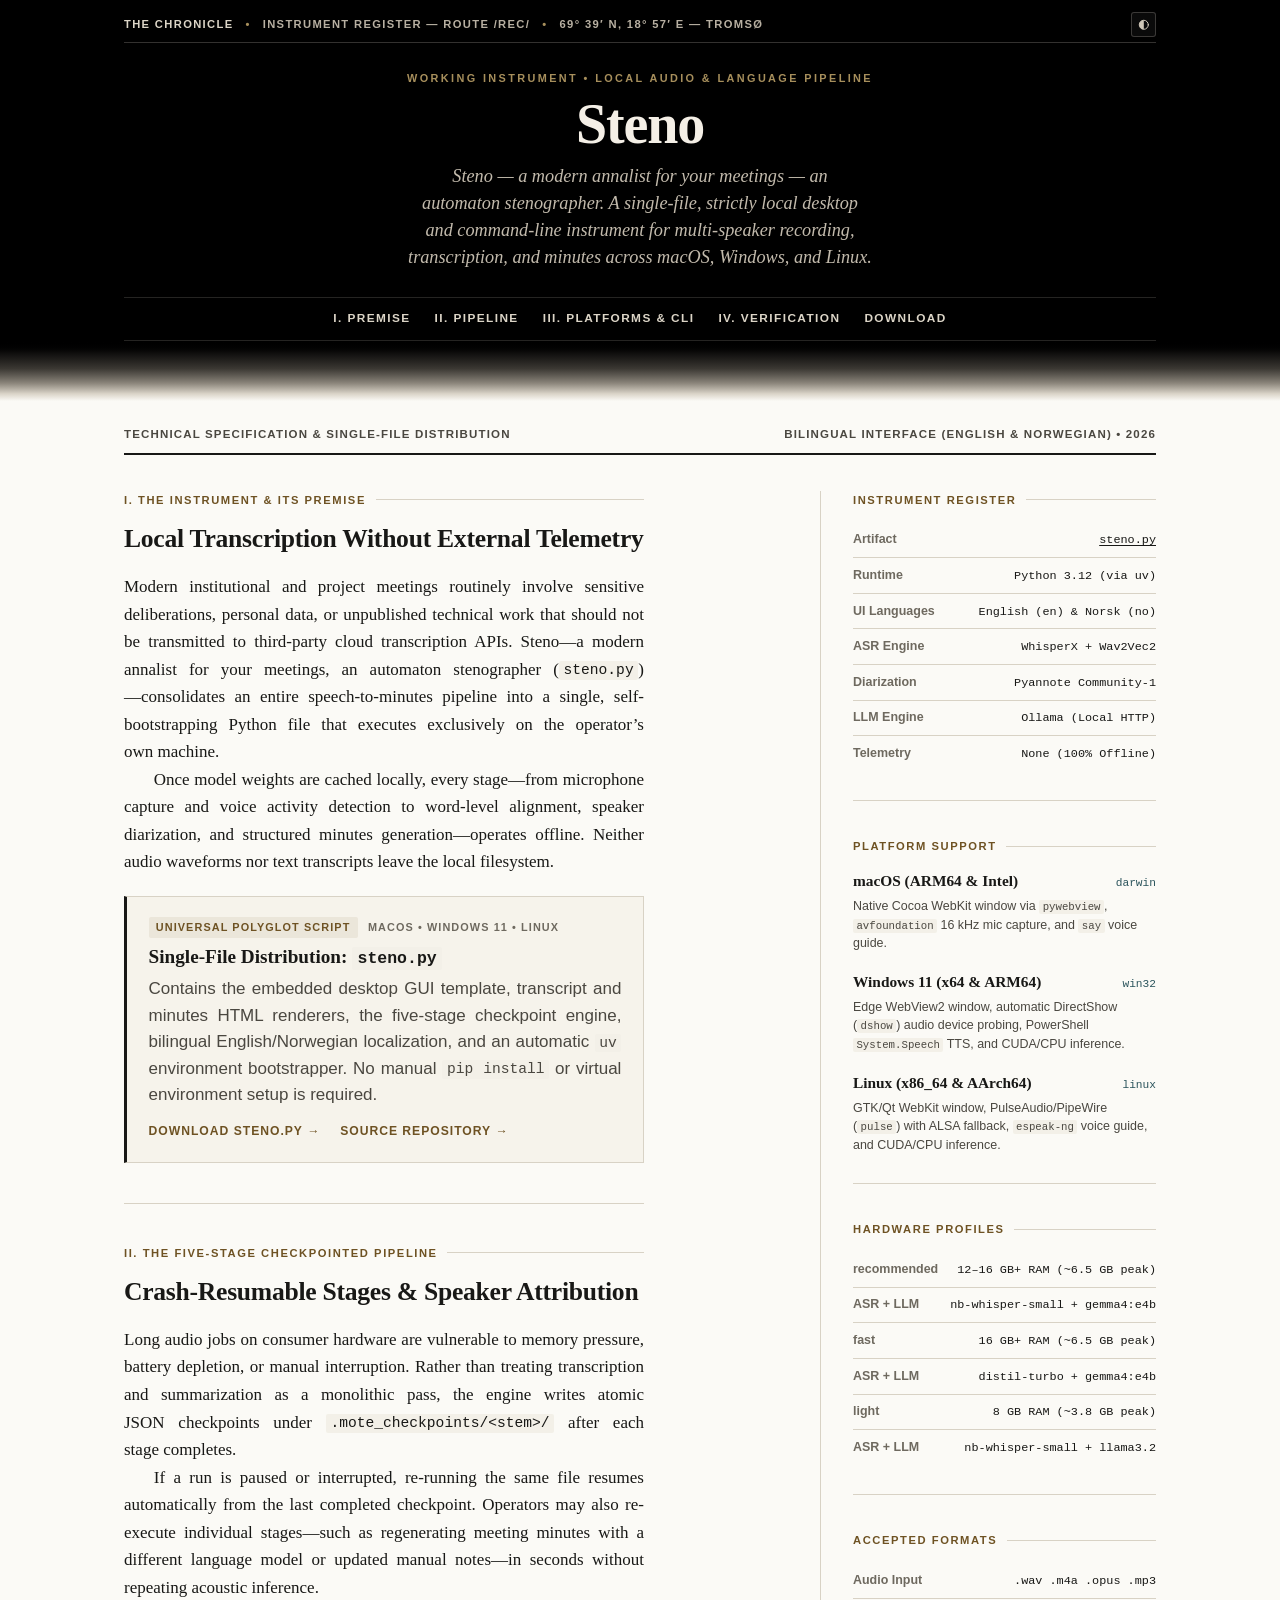
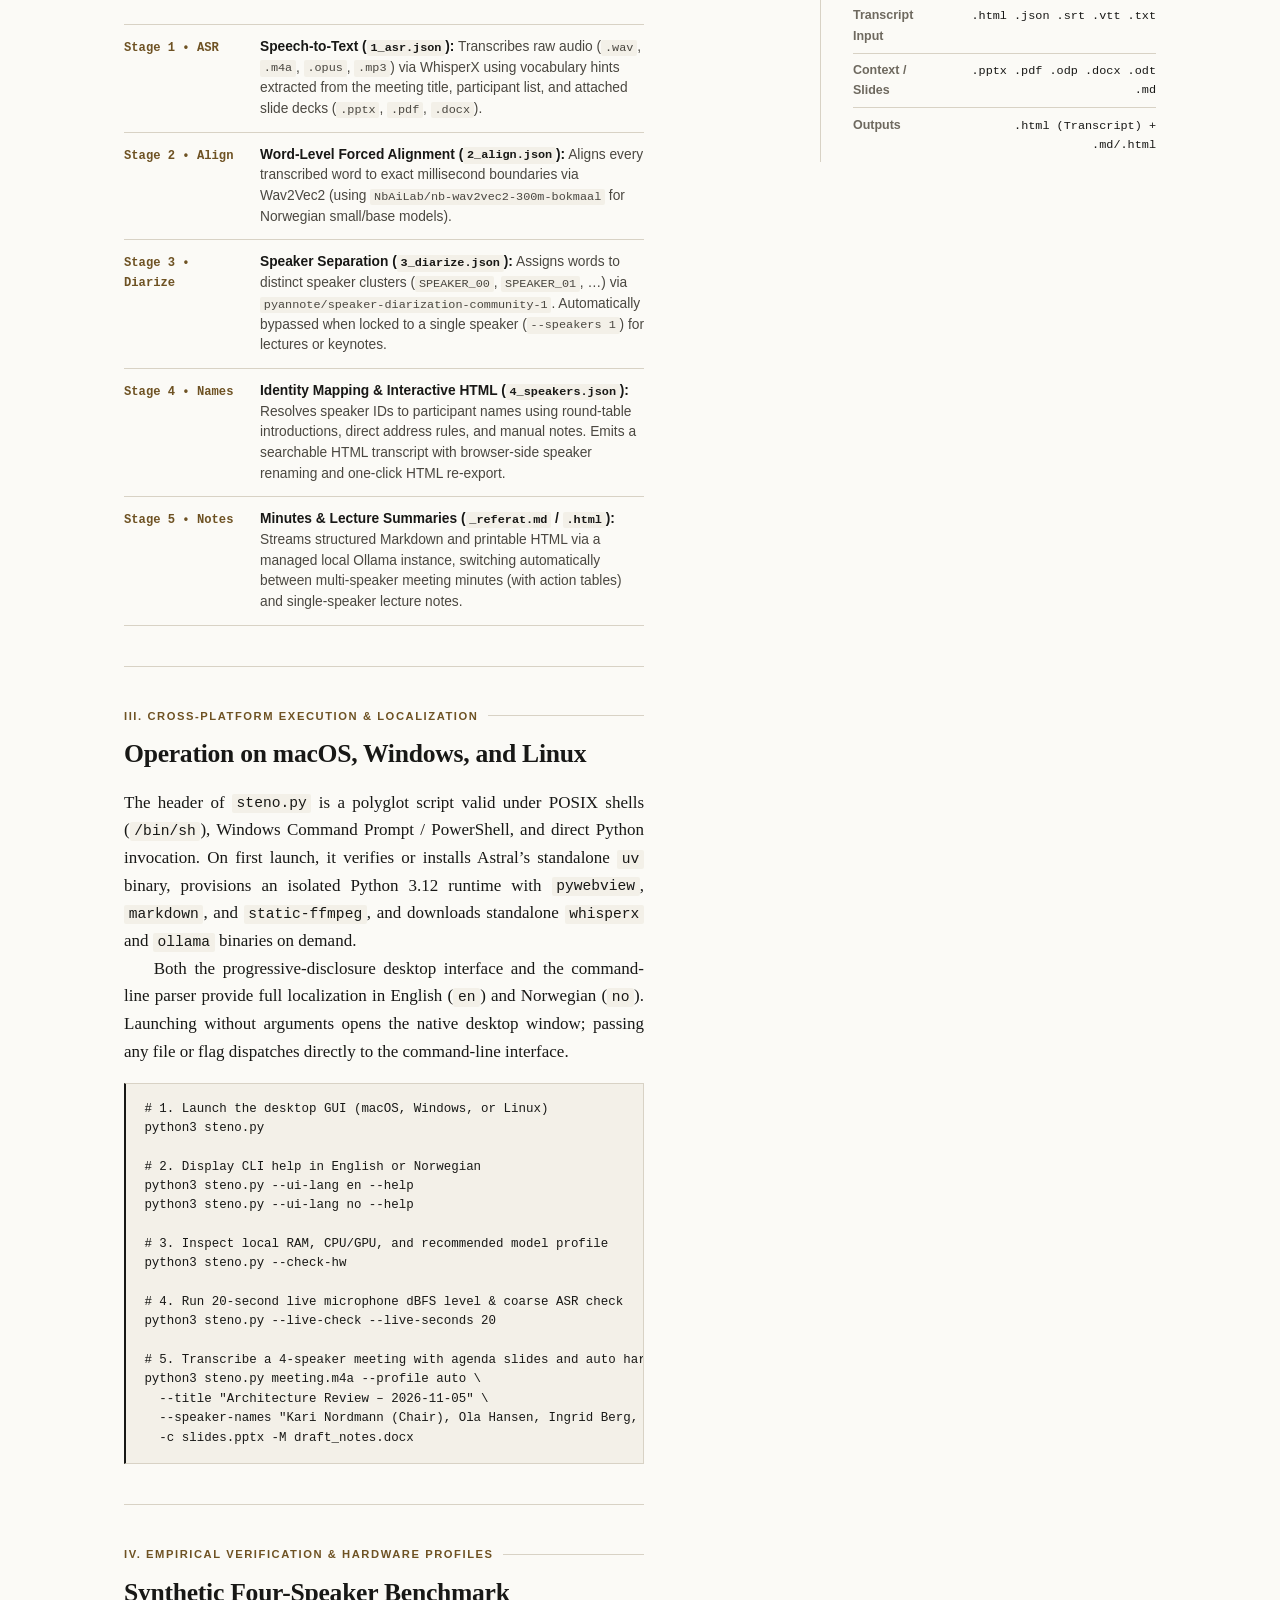
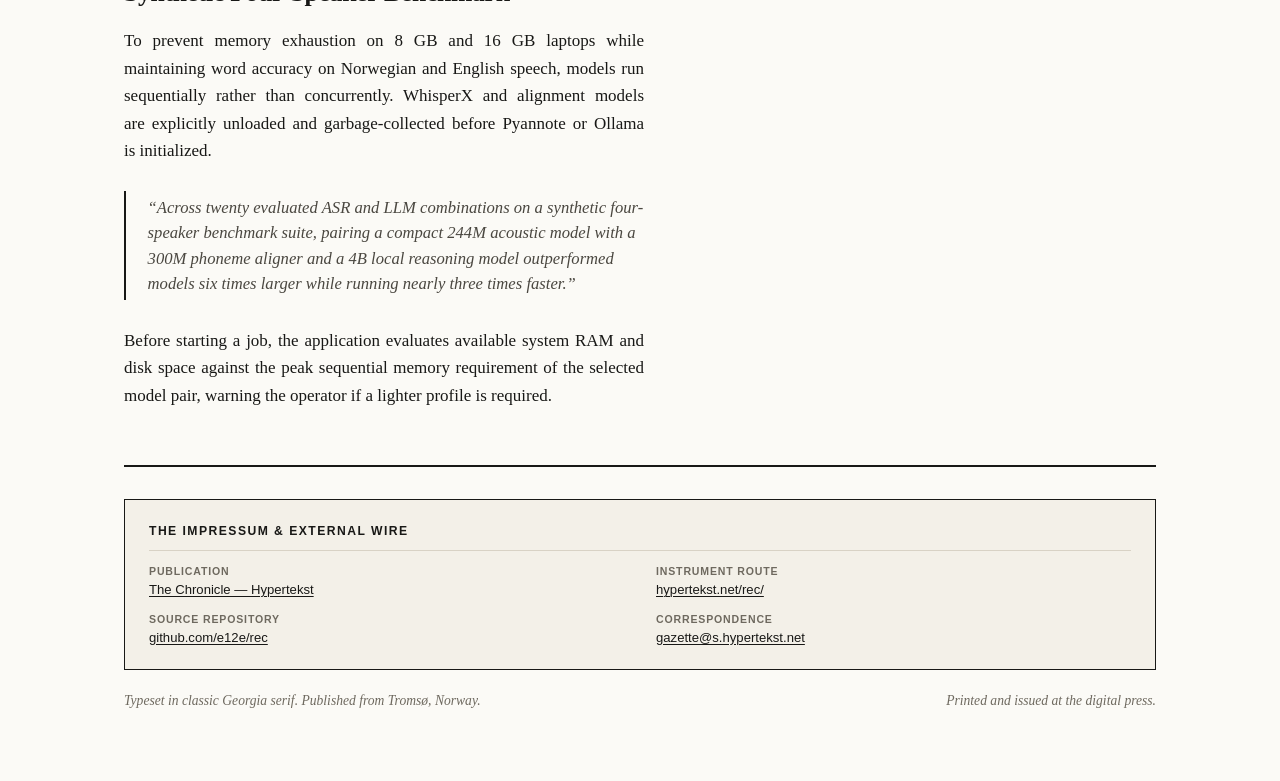
==== commit 09689f05: "feat(green): rename mote_app.py to steno.py and update automaton stenographer description" ====
--- a/www/rec/index.html
+++ b/www/rec/index.html
@@ -6,21 +6,21 @@
     <!-- MANDATORY (modern-web-guidance/dark-mode): Declare light and dark support to prevent FOUC -->
     <meta name="color-scheme" content="light dark">
     <link rel="canonical" href="https://hypertekst.net/rec/">
-    <title>Møtereferat (rec) — Local Meeting Transcription &amp; Minutes — The Chronicle</title>
-    <meta name="description" content="A single-file, strictly local desktop and command-line instrument for multi-speaker meeting recording, WhisperX transcription, Pyannote diarization, and Ollama minutes on macOS, Windows, and Linux.">
+    <title>Steno — A Modern Annalist for Your Meetings — The Chronicle</title>
+    <meta name="description" content="Steno - a modern annalist for your meetings - an automaton stenographer. Single-file local meeting transcription, Pyannote diarization, and Ollama minutes for macOS, Windows, and Linux.">
 
     <!-- Open Graph Social Sharing Cards -->
     <meta property="og:type" content="article">
     <meta property="og:site_name" content="The Chronicle">
-    <meta property="og:title" content="Møtereferat (rec) — Local Meeting Transcription &amp; Minutes">
-    <meta property="og:description" content="Single-file local meeting transcription, speaker diarization, and minutes generation for macOS, Windows, and Linux.">
+    <meta property="og:title" content="Steno — A Modern Annalist for Your Meetings — An Automaton Stenographer">
+    <meta property="og:description" content="Steno - a modern annalist for your meetings - an automaton stenographer. Single-file local meeting transcription, speaker diarization, and minutes generation for macOS, Windows, and Linux.">
     <meta property="og:url" content="https://hypertekst.net/rec/">
     <meta property="og:image" content="https://hypertekst.net/img/pica-wings-color.jpg">
 
     <!-- Twitter / X Card -->
     <meta name="twitter:card" content="summary_large_image">
-    <meta name="twitter:title" content="Møtereferat (rec) — Local Meeting Transcription &amp; Minutes">
-    <meta name="twitter:description" content="Single-file local meeting transcription, speaker diarization, and minutes generation for macOS, Windows, and Linux.">
+    <meta name="twitter:title" content="Steno — A Modern Annalist for Your Meetings — An Automaton Stenographer">
+    <meta name="twitter:description" content="Steno - a modern annalist for your meetings - an automaton stenographer. Single-file local meeting transcription, speaker diarization, and minutes generation for macOS, Windows, and Linux.">
     <meta name="twitter:image" content="https://hypertekst.net/img/pica-wings-color.jpg">
 
     <script>
@@ -681,8 +681,8 @@
 
             <div class="masthead-lockup">
                 <p class="masthead-kicker">Working Instrument • Local Audio &amp; Language Pipeline</p>
-                <h1 class="site-title">Møtereferat (rec)</h1>
-                <p class="site-deck">A single-file, strictly local desktop and command-line utility for meeting recording, multi-speaker transcription, and minutes generation across macOS, Windows, and Linux.</p>
+                <h1 class="site-title">Steno</h1>
+                <p class="site-deck">Steno — a modern annalist for your meetings — an automaton stenographer. A single-file, strictly local desktop and command-line instrument for multi-speaker recording, transcription, and minutes across macOS, Windows, and Linux.</p>
             </div>
 
             <nav class="masthead-nav" aria-label="Primary Sections">
@@ -718,7 +718,7 @@
                     <div class="section-kicker">I. The Instrument &amp; Its Premise</div>
                     <h2>Local Transcription Without External Telemetry</h2>
 
-                    <p>Modern institutional and project meetings routinely involve sensitive deliberations, personal data, or unpublished technical work that should not be transmitted to third-party cloud transcription APIs. <code>mote_app.py</code> consolidates an entire speech-to-minutes pipeline into a single, self-bootstrapping Python file that executes exclusively on the operator’s own machine.</p>
+                    <p>Modern institutional and project meetings routinely involve sensitive deliberations, personal data, or unpublished technical work that should not be transmitted to third-party cloud transcription APIs. <strong>Steno</strong>—a modern annalist for your meetings, an automaton stenographer (<code>steno.py</code>)—consolidates an entire speech-to-minutes pipeline into a single, self-bootstrapping Python file that executes exclusively on the operator’s own machine.</p>
 
                     <p>Once model weights are cached locally, every stage—from microphone capture and voice activity detection to word-level alignment, speaker diarization, and structured minutes generation—operates offline. Neither audio waveforms nor text transcripts leave the local filesystem.</p>
 
@@ -727,12 +727,12 @@
                             <span class="dispatch-tag">Universal Polyglot Script</span>
                             <span>macOS • Windows 11 • Linux</span>
                         </div>
-                        <h3 class="dispatch-title">Single-File Distribution: <code>mote_app.py</code></h3>
+                        <h3 class="dispatch-title">Single-File Distribution: <code>steno.py</code></h3>
                         <p class="dispatch-summary">
                             Contains the embedded desktop GUI template, transcript and minutes HTML renderers, the five-stage checkpoint engine, bilingual English/Norwegian localization, and an automatic <code>uv</code> environment bootstrapper. No manual <code>pip install</code> or virtual environment setup is required.
                         </p>
                         <div class="dispatch-action">
-                            <a href="mote_app.py" download="mote_app.py">Download mote_app.py →</a>
+                            <a href="steno.py" download="steno.py">Download steno.py →</a>
                             <a href="https://github.com/e12e/rec" rel="noopener">Source Repository →</a>
                         </div>
                     </div>
@@ -784,25 +784,25 @@
                     <div class="section-kicker">III. Cross-Platform Execution &amp; Localization</div>
                     <h2>Operation on macOS, Windows, and Linux</h2>
 
-                    <p>The header of <code>mote_app.py</code> is a polyglot script valid under POSIX shells (<code>/bin/sh</code>), Windows Command Prompt / PowerShell, and direct Python invocation. On first launch, it verifies or installs Astral’s standalone <code>uv</code> binary, provisions an isolated Python 3.12 runtime with <code>pywebview</code>, <code>markdown</code>, and <code>static-ffmpeg</code>, and downloads standalone <code>whisperx</code> and <code>ollama</code> binaries on demand.</p>
+                    <p>The header of <code>steno.py</code> is a polyglot script valid under POSIX shells (<code>/bin/sh</code>), Windows Command Prompt / PowerShell, and direct Python invocation. On first launch, it verifies or installs Astral’s standalone <code>uv</code> binary, provisions an isolated Python 3.12 runtime with <code>pywebview</code>, <code>markdown</code>, and <code>static-ffmpeg</code>, and downloads standalone <code>whisperx</code> and <code>ollama</code> binaries on demand.</p>
 
                     <p>Both the progressive-disclosure desktop interface and the command-line parser provide full localization in English (<code>en</code>) and Norwegian (<code>no</code>). Launching without arguments opens the native desktop window; passing any file or flag dispatches directly to the command-line interface.</p>
 
                     <pre class="terminal-specimen"><code># 1. Launch the desktop GUI (macOS, Windows, or Linux)
-python3 mote_app.py
+python3 steno.py
 
 # 2. Display CLI help in English or Norwegian
-python3 mote_app.py --ui-lang en --help
-python3 mote_app.py --ui-lang no --help
+python3 steno.py --ui-lang en --help
+python3 steno.py --ui-lang no --help
 
 # 3. Inspect local RAM, CPU/GPU, and recommended model profile
-python3 mote_app.py --check-hw
+python3 steno.py --check-hw
 
 # 4. Run 20-second live microphone dBFS level &amp; coarse ASR check
-python3 mote_app.py --live-check --live-seconds 20
+python3 steno.py --live-check --live-seconds 20
 
 # 5. Transcribe a 4-speaker meeting with agenda slides and auto hardware profile
-python3 mote_app.py meeting.m4a --profile auto \
+python3 steno.py meeting.m4a --profile auto \
   --title "Architecture Review – 2026-11-05" \
   --speaker-names "Kari Nordmann (Chair), Ola Hansen, Ingrid Berg, Per Lie" \
   -c slides.pptx -M draft_notes.docx</code></pre>
@@ -834,7 +834,7 @@
                         <tbody>
                             <tr>
                                 <th scope="row">Artifact</th>
-                                <td><a href="mote_app.py" download="mote_app.py">mote_app.py</a></td>
+                                <td><a href="steno.py" download="steno.py">steno.py</a></td>
                             </tr>
                             <tr>
                                 <th scope="row">Runtime</th>
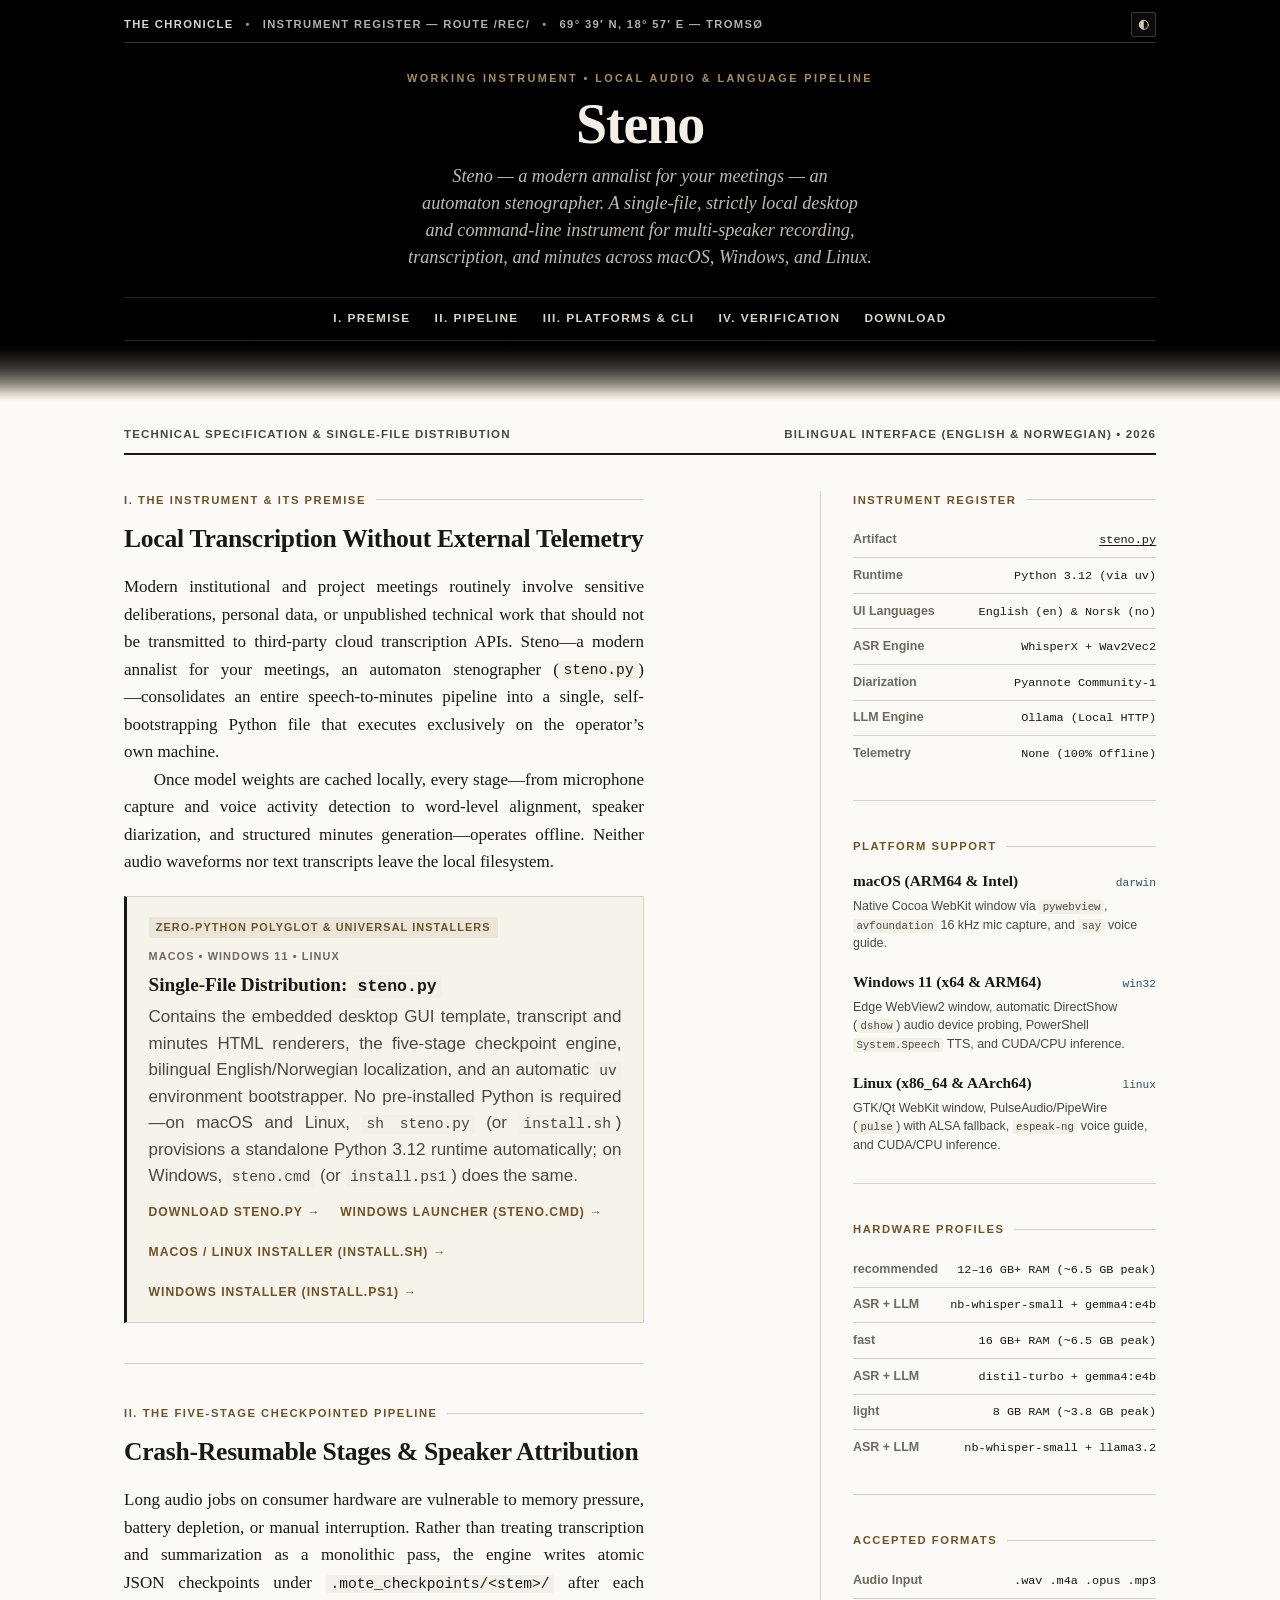
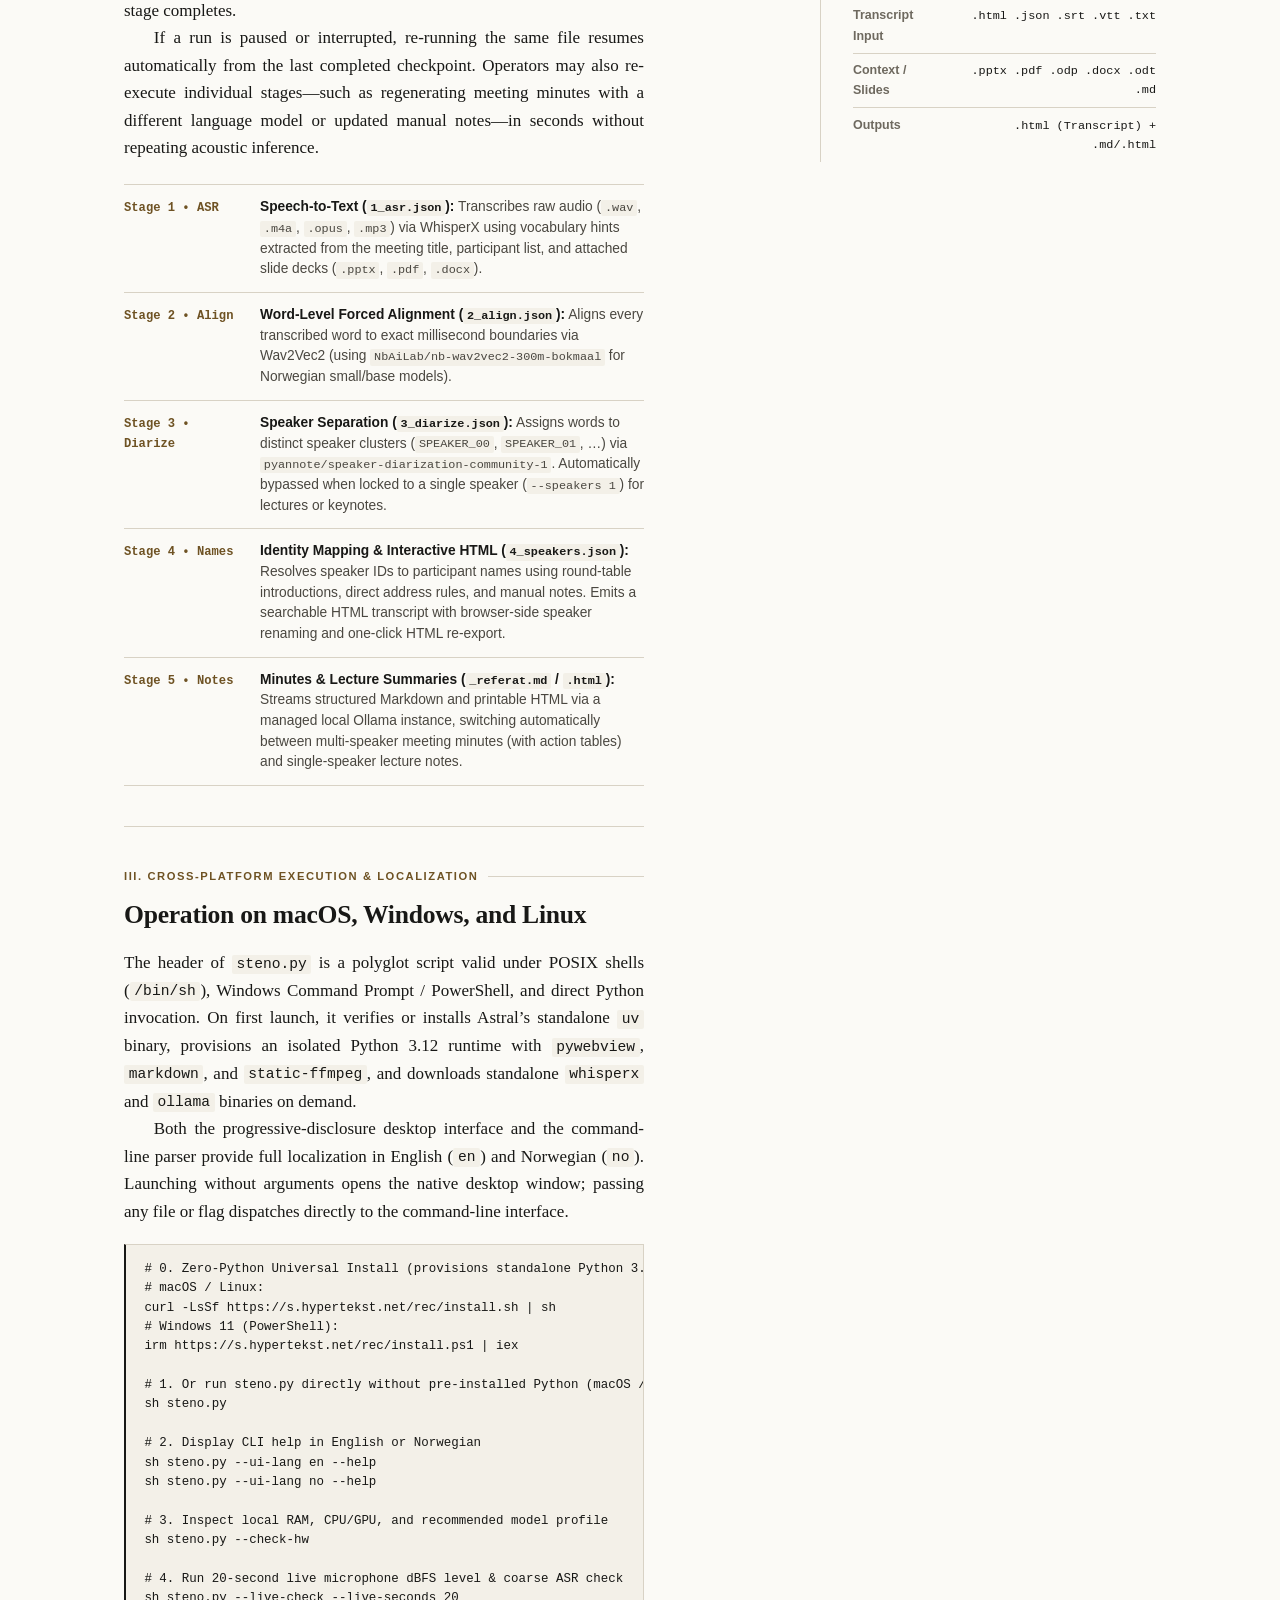
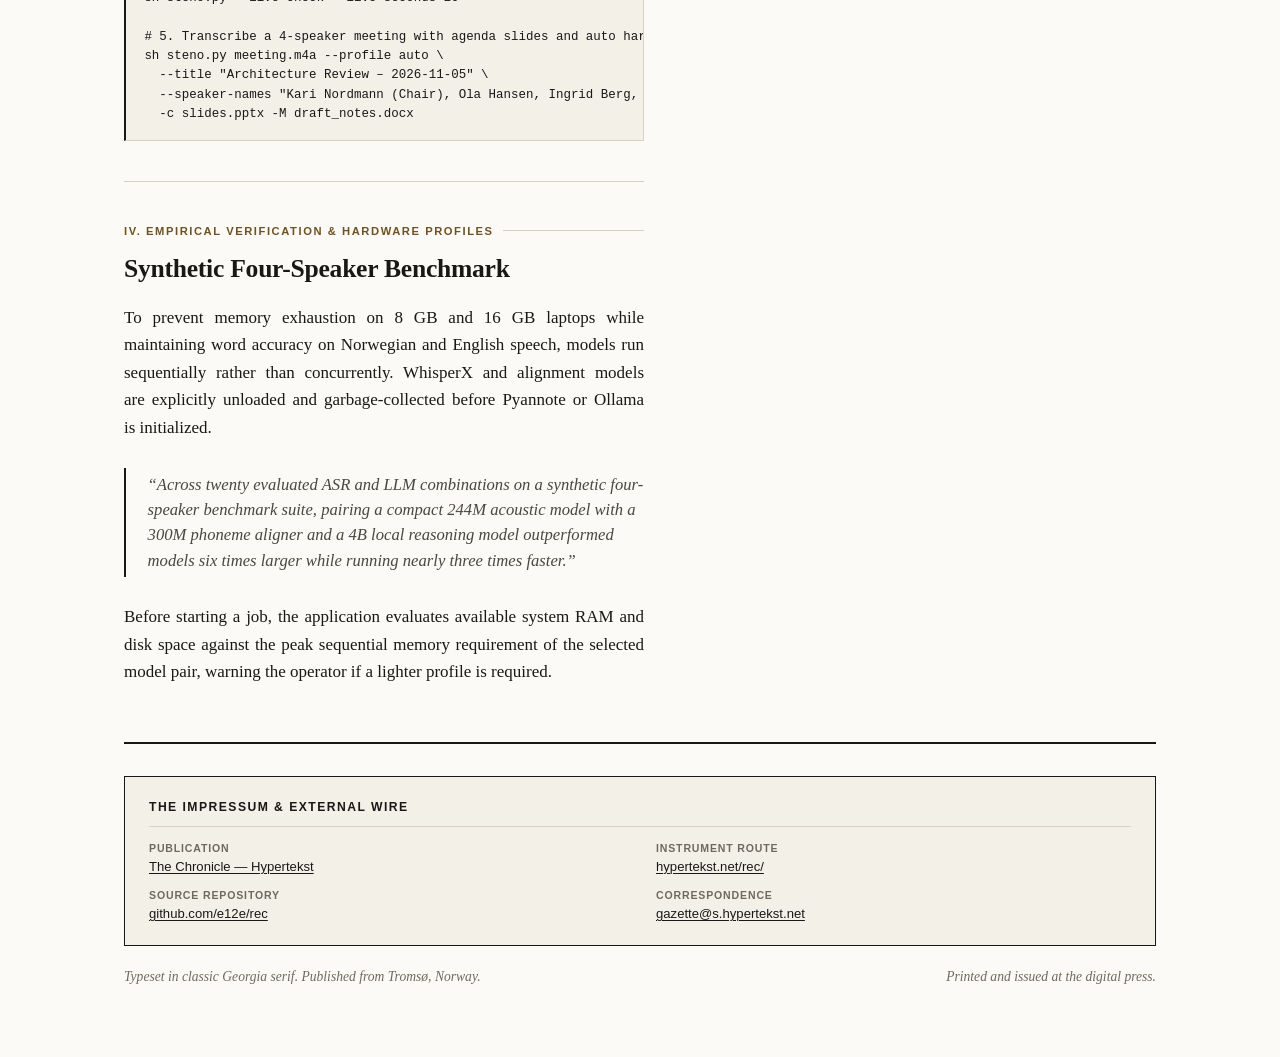
==== commit 50ea60b8: "feat(green): add zero-Python universal installers and fix Windows polyglot boot" ====
--- a/www/rec/index.html
+++ b/www/rec/index.html
@@ -724,16 +724,18 @@
 
                     <div class="dispatch-card" id="download">
                         <div class="dispatch-meta">
-                            <span class="dispatch-tag">Universal Polyglot Script</span>
+                            <span class="dispatch-tag">Zero-Python Polyglot &amp; Universal Installers</span>
                             <span>macOS • Windows 11 • Linux</span>
                         </div>
                         <h3 class="dispatch-title">Single-File Distribution: <code>steno.py</code></h3>
                         <p class="dispatch-summary">
-                            Contains the embedded desktop GUI template, transcript and minutes HTML renderers, the five-stage checkpoint engine, bilingual English/Norwegian localization, and an automatic <code>uv</code> environment bootstrapper. No manual <code>pip install</code> or virtual environment setup is required.
+                            Contains the embedded desktop GUI template, transcript and minutes HTML renderers, the five-stage checkpoint engine, bilingual English/Norwegian localization, and an automatic <code>uv</code> environment bootstrapper. <strong>No pre-installed Python is required</strong>—on macOS and Linux, <code>sh steno.py</code> (or <code>install.sh</code>) provisions a standalone Python 3.12 runtime automatically; on Windows, <code>steno.cmd</code> (or <code>install.ps1</code>) does the same.
                         </p>
                         <div class="dispatch-action">
                             <a href="steno.py" download="steno.py">Download steno.py →</a>
-                            <a href="https://github.com/e12e/rec" rel="noopener">Source Repository →</a>
+                            <a href="steno.cmd" download="steno.cmd">Windows Launcher (steno.cmd) →</a>
+                            <a href="install.sh" download="install.sh">macOS / Linux Installer (install.sh) →</a>
+                            <a href="install.ps1" download="install.ps1">Windows Installer (install.ps1) →</a>
                         </div>
                     </div>
 
@@ -788,21 +790,27 @@
 
                     <p>Both the progressive-disclosure desktop interface and the command-line parser provide full localization in English (<code>en</code>) and Norwegian (<code>no</code>). Launching without arguments opens the native desktop window; passing any file or flag dispatches directly to the command-line interface.</p>
 
-                    <pre class="terminal-specimen"><code># 1. Launch the desktop GUI (macOS, Windows, or Linux)
-python3 steno.py
+                    <pre class="terminal-specimen"><code># 0. Zero-Python Universal Install (provisions standalone Python 3.12 + steno CLI)
+# macOS / Linux:
+curl -LsSf https://s.hypertekst.net/rec/install.sh | sh
+# Windows 11 (PowerShell):
+irm https://s.hypertekst.net/rec/install.ps1 | iex
+
+# 1. Or run steno.py directly without pre-installed Python (macOS / Linux / Windows)
+sh steno.py
 
 # 2. Display CLI help in English or Norwegian
-python3 steno.py --ui-lang en --help
-python3 steno.py --ui-lang no --help
+sh steno.py --ui-lang en --help
+sh steno.py --ui-lang no --help
 
 # 3. Inspect local RAM, CPU/GPU, and recommended model profile
-python3 steno.py --check-hw
+sh steno.py --check-hw
 
 # 4. Run 20-second live microphone dBFS level &amp; coarse ASR check
-python3 steno.py --live-check --live-seconds 20
+sh steno.py --live-check --live-seconds 20
 
 # 5. Transcribe a 4-speaker meeting with agenda slides and auto hardware profile
-python3 steno.py meeting.m4a --profile auto \
+sh steno.py meeting.m4a --profile auto \
   --title "Architecture Review – 2026-11-05" \
   --speaker-names "Kari Nordmann (Chair), Ola Hansen, Ingrid Berg, Per Lie" \
   -c slides.pptx -M draft_notes.docx</code></pre>
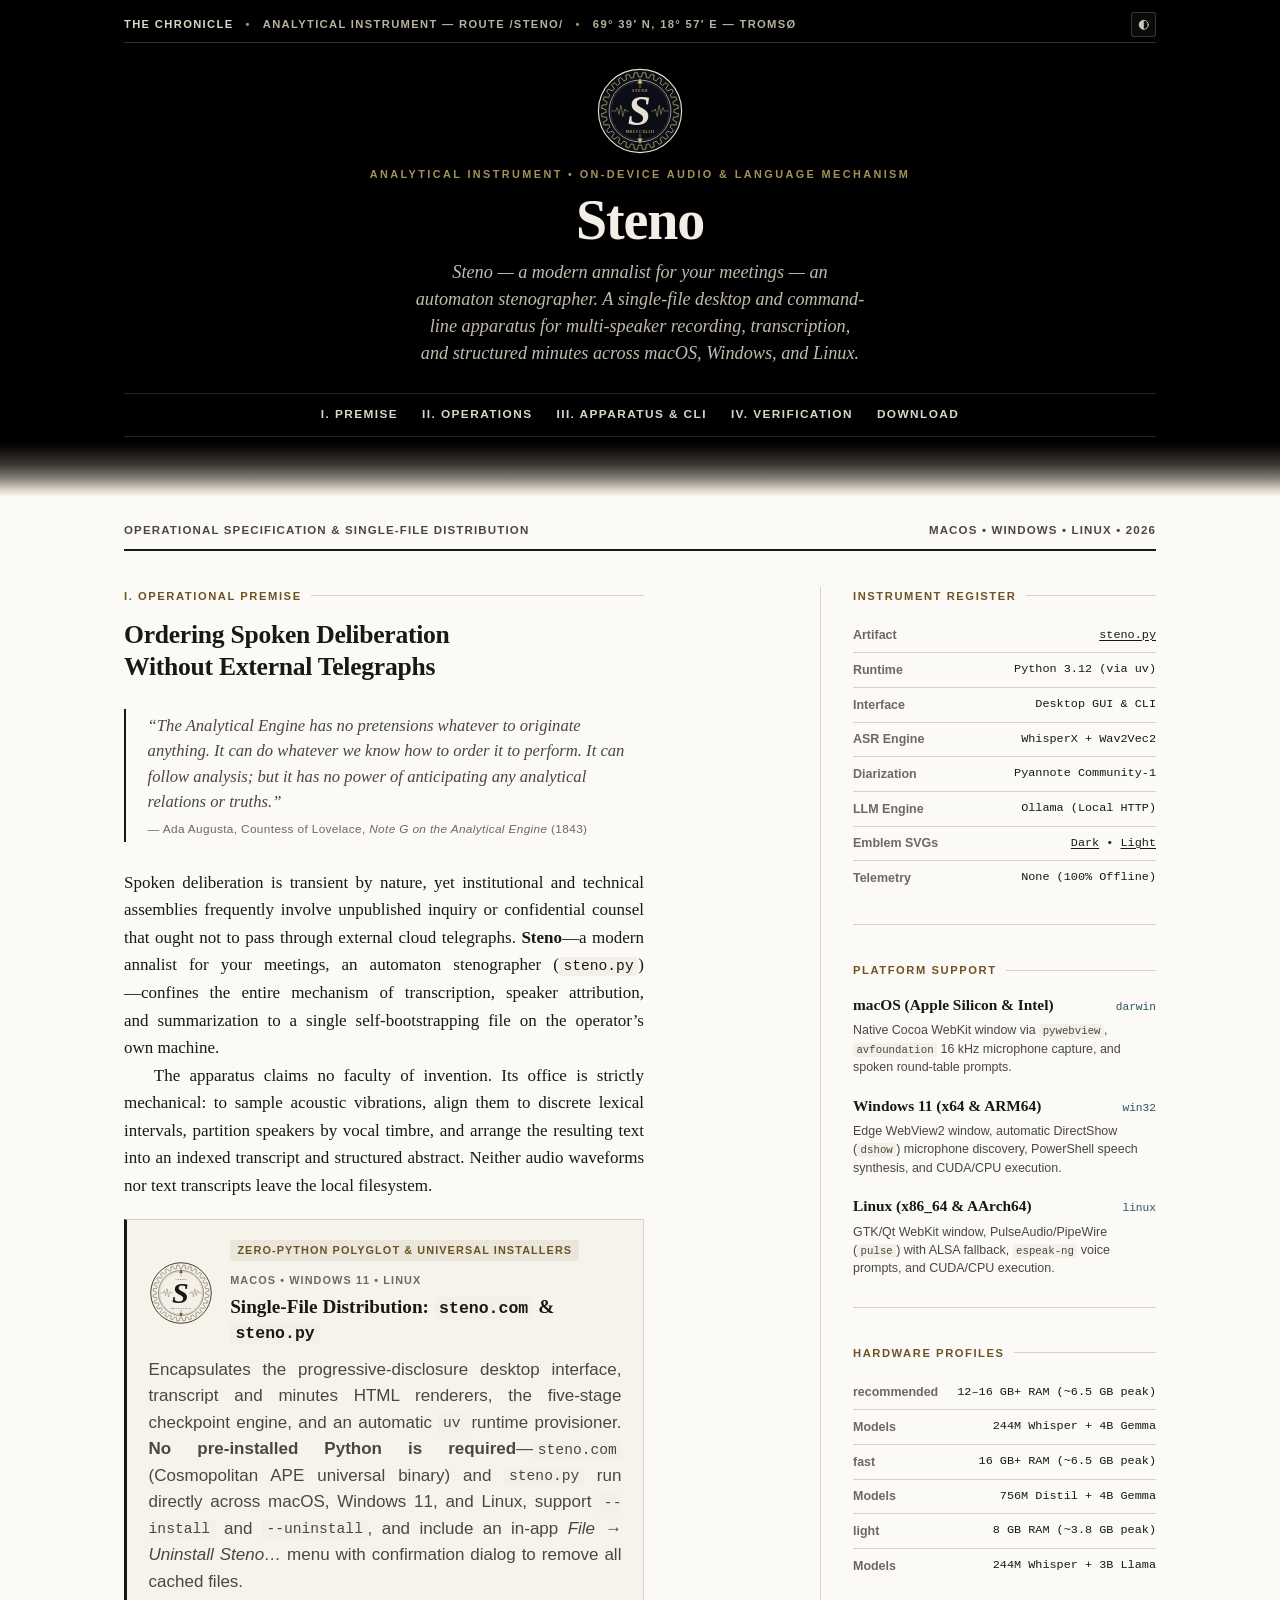
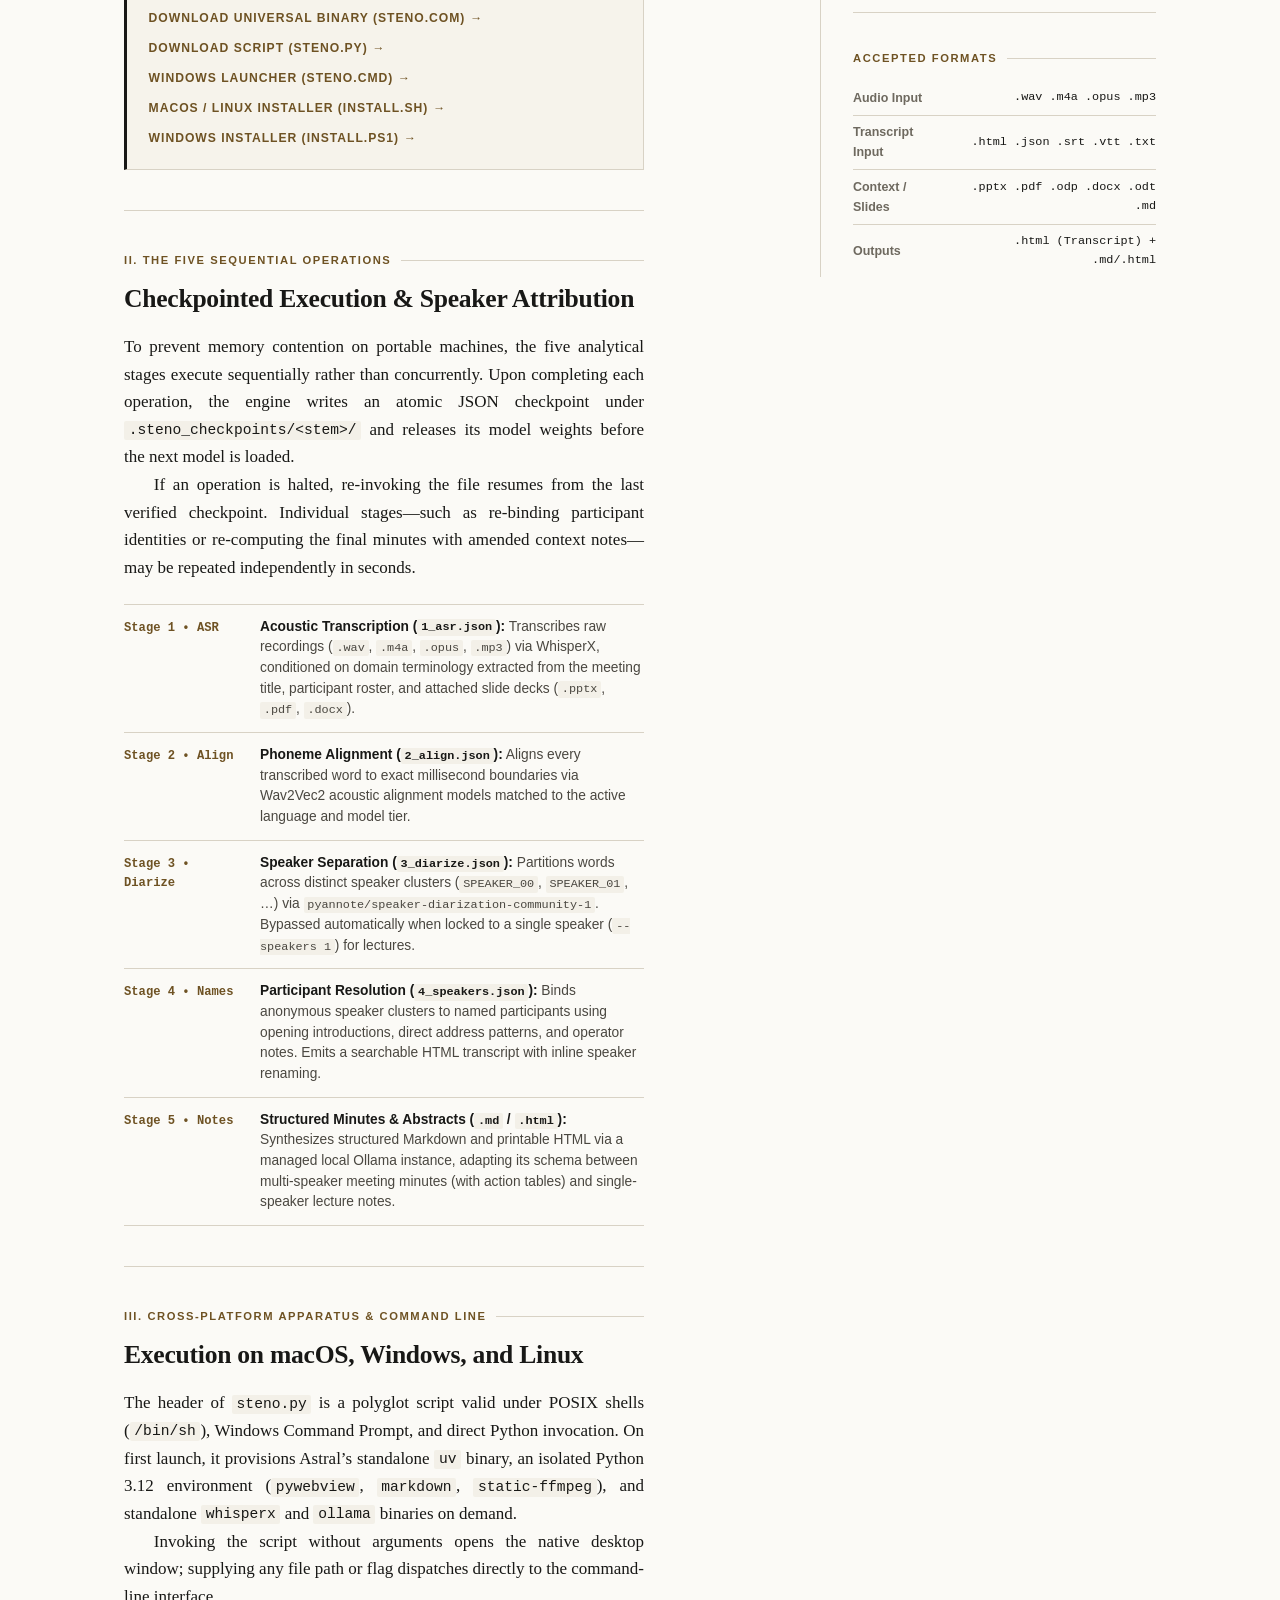
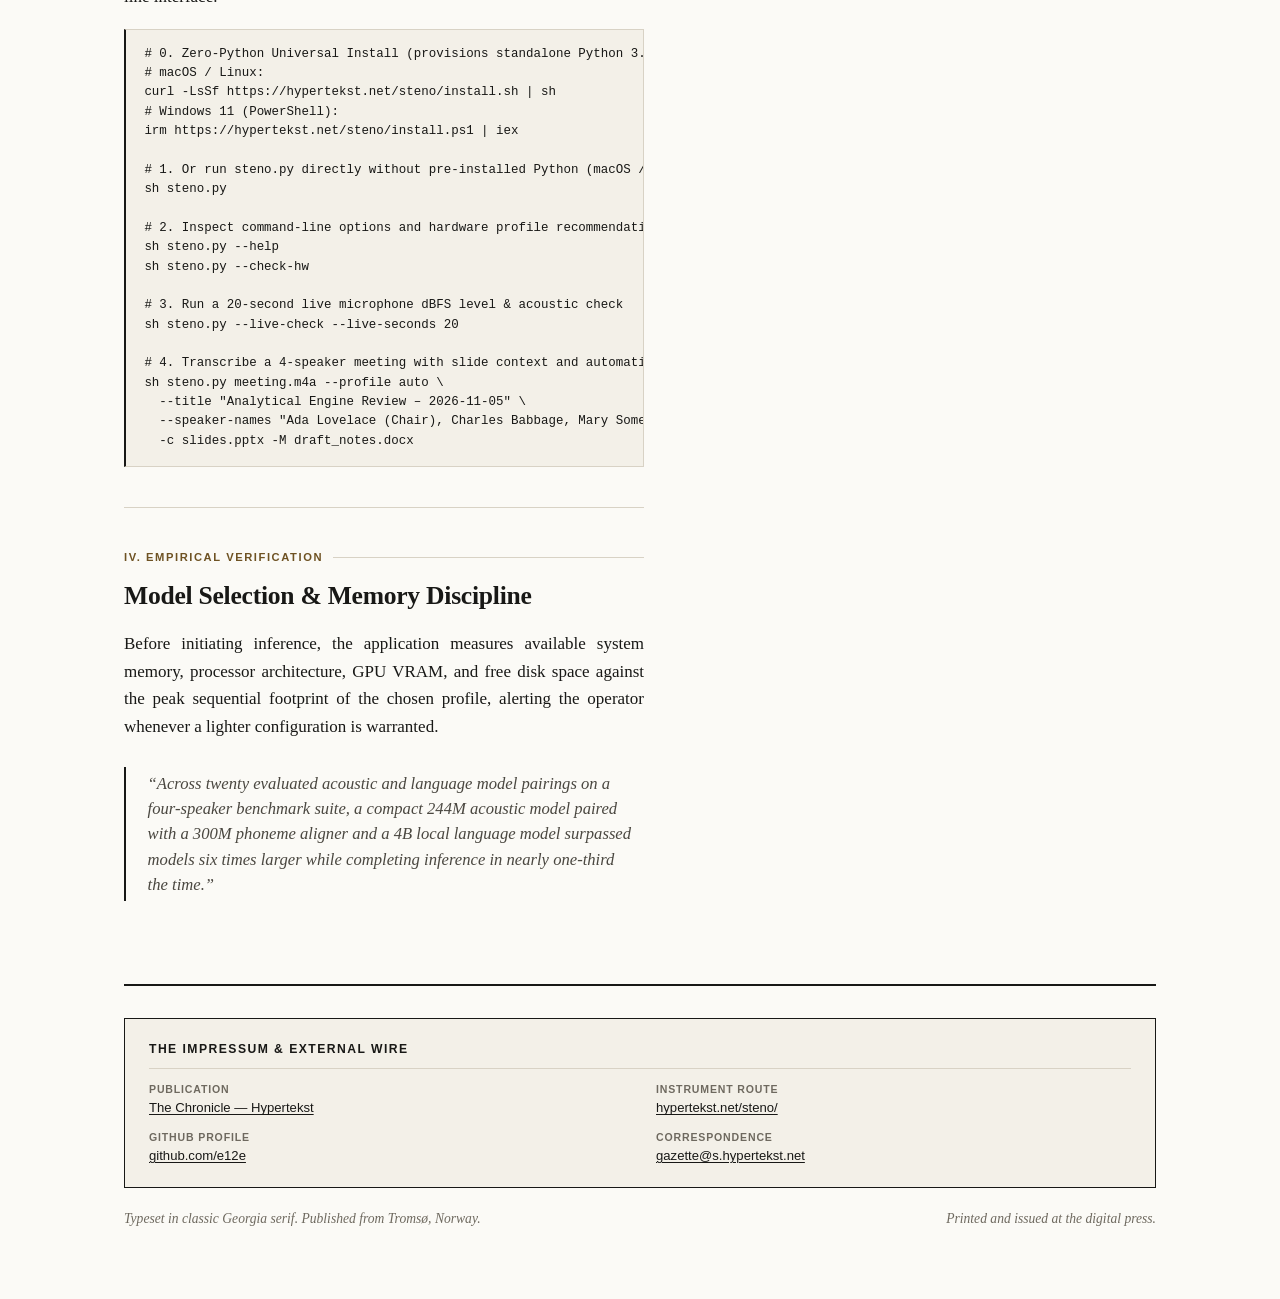
==== commit 321bdf0d: "feat(green): add Cosmopolitan APE steno.com binary, install/uninstall lifecycle, and GUI File menu u" ====
--- a/www/rec/index.html
+++ b/www/rec/index.html
@@ -5,23 +5,27 @@
     <meta name="viewport" content="width=device-width, initial-scale=1.0">
     <!-- MANDATORY (modern-web-guidance/dark-mode): Declare light and dark support to prevent FOUC -->
     <meta name="color-scheme" content="light dark">
-    <link rel="canonical" href="https://hypertekst.net/rec/">
+    <link rel="canonical" href="https://hypertekst.net/steno/">
+    <link rel="icon" type="image/svg+xml" href="steno-logo.svg">
     <title>Steno — A Modern Annalist for Your Meetings — The Chronicle</title>
-    <meta name="description" content="Steno - a modern annalist for your meetings - an automaton stenographer. Single-file local meeting transcription, Pyannote diarization, and Ollama minutes for macOS, Windows, and Linux.">
+    <meta name="description" content="Steno — a modern annalist for your meetings — an automaton stenographer. Single-file local meeting transcription, speaker diarization, and structured minutes for macOS, Windows, and Linux.">
 
     <!-- Open Graph Social Sharing Cards -->
     <meta property="og:type" content="article">
     <meta property="og:site_name" content="The Chronicle">
     <meta property="og:title" content="Steno — A Modern Annalist for Your Meetings — An Automaton Stenographer">
-    <meta property="og:description" content="Steno - a modern annalist for your meetings - an automaton stenographer. Single-file local meeting transcription, speaker diarization, and minutes generation for macOS, Windows, and Linux.">
-    <meta property="og:url" content="https://hypertekst.net/rec/">
-    <meta property="og:image" content="https://hypertekst.net/img/pica-wings-color.jpg">
+    <meta property="og:description" content="Steno — a modern annalist for your meetings — an automaton stenographer. Single-file local apparatus for multi-speaker meeting transcription, speaker diarization, and structured minutes on macOS, Windows, and Linux.">
+    <meta property="og:url" content="https://hypertekst.net/steno/">
+    <meta property="og:image" content="https://hypertekst.net/steno/steno-logo-dark.png">
+    <meta property="og:image:width" content="512">
+    <meta property="og:image:height" content="512">
+    <meta property="og:image:alt" content="Steno 1843 Automaton Stenographer 28-tooth Babbage seal with acoustic signal wave.">
 
     <!-- Twitter / X Card -->
-    <meta name="twitter:card" content="summary_large_image">
+    <meta name="twitter:card" content="summary">
     <meta name="twitter:title" content="Steno — A Modern Annalist for Your Meetings — An Automaton Stenographer">
-    <meta name="twitter:description" content="Steno - a modern annalist for your meetings - an automaton stenographer. Single-file local meeting transcription, speaker diarization, and minutes generation for macOS, Windows, and Linux.">
-    <meta name="twitter:image" content="https://hypertekst.net/img/pica-wings-color.jpg">
+    <meta name="twitter:description" content="Steno — a modern annalist for your meetings — an automaton stenographer. Single-file local apparatus for multi-speaker meeting transcription, speaker diarization, and structured minutes on macOS, Windows, and Linux.">
+    <meta name="twitter:image" content="https://hypertekst.net/steno/steno-logo-dark.png">
 
     <script>
     /* Synchronous <head> theme bootstrap: prevents FOUC before first paint */
@@ -39,9 +43,6 @@
             box-sizing: border-box;
             margin: 0;
             padding: 0;
-            font-size: 100%;
-            font-weight: inherit;
-            vertical-align: baseline;
             -webkit-font-smoothing: antialiased;
             -moz-osx-font-smoothing: grayscale;
         }
@@ -214,7 +215,16 @@
         }
         .masthead-lockup {
             text-align: center;
-            padding: 1.65rem 0 0.5rem;
+            padding: 1.5rem 0 0.5rem;
+        }
+        .masthead-seal {
+            width: 5.5rem;
+            height: 5.5rem;
+            margin: 0 auto 0.65rem;
+            display: block;
+            --steno-bg: #0b0e15;
+            --steno-ink: #e6e0d4;
+            --steno-brass: #d4b87a;
         }
         .masthead-kicker {
             font-family: var(--font-sans);
@@ -378,6 +388,15 @@
             color: var(--text-secondary);
             text-wrap: pretty;
         }
+        .quote-attribution {
+            display: block;
+            margin-top: 0.4rem;
+            font-family: var(--font-sans);
+            font-style: normal;
+            font-size: 0.74rem;
+            letter-spacing: 0.03em;
+            color: var(--text-muted);
+        }
         .section-divider {
             margin: 2.5rem 0;
             border: 0;
@@ -390,6 +409,18 @@
             border-left: 3px solid var(--border-strong);
             margin: 1.25rem 0 1.75rem;
         }
+        .dispatch-header-row {
+            display: flex;
+            align-items: center;
+            gap: 1.1rem;
+            margin-bottom: 0.65rem;
+        }
+        .dispatch-seal {
+            width: 4rem;
+            height: 4rem;
+            flex-shrink: 0;
+            display: block;
+        }
         .dispatch-meta {
             display: flex;
             align-items: center;
@@ -401,7 +432,7 @@
             text-transform: uppercase;
             letter-spacing: 0.1em;
             color: var(--text-muted);
-            margin-bottom: 0.45rem;
+            margin-bottom: 0.35rem;
             font-variant-numeric: tabular-nums;
         }
         .dispatch-tag {
@@ -414,7 +445,7 @@
             font-size: 1.2rem;
             font-weight: 700;
             line-height: 1.25;
-            margin-bottom: 0.4rem;
+            margin-bottom: 0.15rem;
         }
         .dispatch-summary {
             font-size: 0.94rem;
@@ -431,7 +462,7 @@
             letter-spacing: 0.08em;
             display: flex;
             flex-wrap: wrap;
-            gap: 1.25rem;
+            gap: 0.65rem 1.25rem;
         }
         .dispatch-action a {
             color: var(--accent-primary);
@@ -605,7 +636,7 @@
             flex-wrap: wrap;
             gap: 0.5rem;
             font-family: var(--font-serif);
-            font-style:italic;
+            font-style: italic;
             font-size: 0.85rem;
             color: var(--text-muted);
         }
@@ -646,7 +677,7 @@
                 <div class="folio-meta">
                     <span><a href="/">The Chronicle</a></span>
                     <span class="folio-dot" aria-hidden="true">•</span>
-                    <span>Instrument Register — Route /rec/</span>
+                    <span>Analytical Instrument — Route /steno/</span>
                     <span class="folio-dot" aria-hidden="true">•</span>
                     <span>69° 39′ N, 18° 57′ E<span class="folio-wire"> — Tromsø</span></span>
                 </div>
@@ -680,15 +711,31 @@
             </div>
 
             <div class="masthead-lockup">
-                <p class="masthead-kicker">Working Instrument • Local Audio &amp; Language Pipeline</p>
+                <svg class="masthead-seal" viewBox="0 0 512 512" width="88" height="88" aria-hidden="true">
+                        <circle cx="256" cy="256" r="246" fill="var(--steno-bg, var(--bg-elevated))" stroke="none"/>
+                        <circle cx="256" cy="256" r="242" stroke="var(--steno-ink, var(--text-primary))" fill="none" stroke-width="6.5"/>
+                        <path d="M 256.00 58.00 L 264.00 58.16 L 272.07 32.58 L 290.05 34.60 L 292.23 61.34 L 300.06 62.96 L 307.82 64.90 L 321.38 41.76 L 338.46 47.73 L 334.64 74.28 L 341.91 77.61 L 349.04 81.22 L 367.42 61.68 L 382.74 71.30 L 373.10 96.34 L 379.45 101.20 L 385.60 106.31 L 407.87 91.34 L 420.66 104.13 L 405.69 126.40 L 410.80 132.55 L 415.66 138.90 L 440.70 129.26 L 450.32 144.58 L 430.78 162.96 L 434.39 170.09 L 437.72 177.36 L 464.27 173.54 L 470.24 190.62 L 447.10 204.18 L 449.04 211.94 L 450.66 219.77 L 477.40 221.95 L 479.42 239.93 L 453.84 248.00 L 454.00 256.00 L 453.84 264.00 L 479.42 272.07 L 477.40 290.05 L 450.66 292.23 L 449.04 300.06 L 447.10 307.82 L 470.24 321.38 L 464.27 338.46 L 437.72 334.64 L 434.39 341.91 L 430.78 349.04 L 450.32 367.42 L 440.70 382.74 L 415.66 373.10 L 410.80 379.45 L 405.69 385.60 L 420.66 407.87 L 407.87 420.66 L 385.60 405.69 L 379.45 410.80 L 373.10 415.66 L 382.74 440.70 L 367.42 450.32 L 349.04 430.78 L 341.91 434.39 L 334.64 437.72 L 338.46 464.27 L 321.38 470.24 L 307.82 447.10 L 300.06 449.04 L 292.23 450.66 L 290.05 477.40 L 272.07 479.42 L 264.00 453.84 L 256.00 454.00 L 248.00 453.84 L 239.93 479.42 L 221.95 477.40 L 219.77 450.66 L 211.94 449.04 L 204.18 447.10 L 190.62 470.24 L 173.54 464.27 L 177.36 437.72 L 170.09 434.39 L 162.96 430.78 L 144.58 450.32 L 129.26 440.70 L 138.90 415.66 L 132.55 410.80 L 126.40 405.69 L 104.13 420.66 L 91.34 407.87 L 106.31 385.60 L 101.20 379.45 L 96.34 373.10 L 71.30 382.74 L 61.68 367.42 L 81.22 349.04 L 77.61 341.91 L 74.28 334.64 L 47.73 338.46 L 41.76 321.38 L 64.90 307.82 L 62.96 300.06 L 61.34 292.23 L 34.60 290.05 L 32.58 272.07 L 58.16 264.00 L 58.00 256.00 L 58.16 248.00 L 32.58 239.93 L 34.60 221.95 L 61.34 219.77 L 62.96 211.94 L 64.90 204.18 L 41.76 190.62 L 47.73 173.54 L 74.28 177.36 L 77.61 170.09 L 81.22 162.96 L 61.68 144.58 L 71.30 129.26 L 96.34 138.90 L 101.20 132.55 L 106.31 126.40 L 91.34 104.13 L 104.13 91.34 L 126.40 106.31 L 132.55 101.20 L 138.90 96.34 L 129.26 71.30 L 144.58 61.68 L 162.96 81.22 L 170.09 77.61 L 177.36 74.28 L 173.54 47.73 L 190.62 41.76 L 204.18 64.90 L 211.94 62.96 L 219.77 61.34 L 221.95 34.60 L 239.93 32.58 L 248.00 58.16 Z" stroke="var(--steno-brass, var(--accent-primary))" fill="none" stroke-width="4.2" stroke-linejoin="round"/>
+                        <circle cx="256" cy="256" r="180" stroke="var(--steno-ink, var(--text-primary))" fill="none" stroke-width="3.8"/>
+                        <circle cx="256" cy="256" r="170" stroke="var(--steno-ink, var(--text-primary))" fill="none" stroke-width="1.2" opacity="0.7"/>
+                        <line x1="256" y1="78" x2="256" y2="120" stroke="var(--steno-brass, var(--accent-primary))" stroke-width="3.5" stroke-linecap="round"/>
+                        <line x1="256" y1="392" x2="256" y2="434" stroke="var(--steno-brass, var(--accent-primary))" stroke-width="3.5" stroke-linecap="round"/>
+                        <polygon points="256,64 242,96 270,96" fill="var(--steno-brass, var(--accent-primary))"/>
+                        <polygon points="256,448 242,416 270,416" fill="var(--steno-brass, var(--accent-primary))"/>
+                        <path d="M 92 256 L 114 256 L 123 236 L 134 276 L 145 222 L 156 288 L 167 244 L 175 256 L 188 256" stroke="var(--steno-brass, var(--accent-primary))" fill="none" stroke-width="2.8" stroke-linecap="round" stroke-linejoin="round"/>
+                        <path d="M 324 256 L 337 256 L 345 244 L 356 288 L 367 222 L 378 276 L 389 236 L 398 256 L 420 256" stroke="var(--steno-brass, var(--accent-primary))" fill="none" stroke-width="2.8" stroke-linecap="round" stroke-linejoin="round"/>
+                        <text x="258" y="148" text-anchor="middle" style="font-family:Georgia,Baskerville,'Times New Roman',serif;font-weight:700;font-size:20px;letter-spacing:0.26em;fill:var(--steno-brass, var(--accent-primary));">STENO</text>
+                        <text x="252" y="338" text-anchor="middle" style="font-family:Georgia,Baskerville,'Times New Roman',serif;font-weight:700;font-style:italic;font-size:242px;fill:var(--steno-ink, var(--text-primary));">S</text>
+                        <text x="258" y="384" text-anchor="middle" style="font-family:Georgia,Baskerville,'Times New Roman',serif;font-weight:700;font-size:19px;letter-spacing:0.26em;fill:var(--steno-brass, var(--accent-primary));">MDCCCXLIII</text>
+                    </svg>
+                <p class="masthead-kicker">Analytical Instrument • On-Device Audio &amp; Language Mechanism</p>
                 <h1 class="site-title">Steno</h1>
-                <p class="site-deck">Steno — a modern annalist for your meetings — an automaton stenographer. A single-file, strictly local desktop and command-line instrument for multi-speaker recording, transcription, and minutes across macOS, Windows, and Linux.</p>
+                <p class="site-deck">Steno — a modern annalist for your meetings — an automaton stenographer. A single-file desktop and command-line apparatus for multi-speaker recording, transcription, and structured minutes across macOS, Windows, and Linux.</p>
             </div>
 
             <nav class="masthead-nav" aria-label="Primary Sections">
                 <a href="#premise">I. Premise</a>
-                <a href="#pipeline">II. Pipeline</a>
-                <a href="#platforms">III. Platforms &amp; CLI</a>
+                <a href="#pipeline">II. Operations</a>
+                <a href="#platforms">III. Apparatus &amp; CLI</a>
                 <a href="#benchmarks">IV. Verification</a>
                 <a href="#download">Download</a>
             </nav>
@@ -703,8 +750,8 @@
     <main class="page-shell">
 
         <div class="edition-banner">
-            <span>Technical Specification &amp; Single-File Distribution</span>
-            <span>Bilingual Interface (English &amp; Norwegian) • 2026</span>
+            <span>Operational Specification &amp; Single-File Distribution</span>
+            <span>macOS • Windows • Linux • 2026</span>
         </div>
 
         <div class="broadsheet-grid">
@@ -715,24 +762,50 @@
             <div class="primary-column">
 
                 <article class="essay-article" id="premise">
-                    <div class="section-kicker">I. The Instrument &amp; Its Premise</div>
-                    <h2>Local Transcription Without External Telemetry</h2>
-
-                    <p>Modern institutional and project meetings routinely involve sensitive deliberations, personal data, or unpublished technical work that should not be transmitted to third-party cloud transcription APIs. <strong>Steno</strong>—a modern annalist for your meetings, an automaton stenographer (<code>steno.py</code>)—consolidates an entire speech-to-minutes pipeline into a single, self-bootstrapping Python file that executes exclusively on the operator’s own machine.</p>
-
-                    <p>Once model weights are cached locally, every stage—from microphone capture and voice activity detection to word-level alignment, speaker diarization, and structured minutes generation—operates offline. Neither audio waveforms nor text transcripts leave the local filesystem.</p>
+                    <div class="section-kicker">I. Operational Premise</div>
+                    <h2>Ordering Spoken Deliberation Without External Telegraphs</h2>
+
+                    <blockquote>
+                        “The Analytical Engine has no pretensions whatever to originate anything. It can do whatever we know how to order it to perform. It can follow analysis; but it has no power of anticipating any analytical relations or truths.”
+                        <span class="quote-attribution">— Ada Augusta, Countess of Lovelace, <em>Note G on the Analytical Engine</em> (1843)</span>
+                    </blockquote>
+
+                    <p>Spoken deliberation is transient by nature, yet institutional and technical assemblies frequently involve unpublished inquiry or confidential counsel that ought not to pass through external cloud telegraphs. <strong>Steno</strong>—a modern annalist for your meetings, an automaton stenographer (<code>steno.py</code>)—confines the entire mechanism of transcription, speaker attribution, and summarization to a single self-bootstrapping file on the operator’s own machine.</p>
+
+                    <p>The apparatus claims no faculty of invention. Its office is strictly mechanical: to sample acoustic vibrations, align them to discrete lexical intervals, partition speakers by vocal timbre, and arrange the resulting text into an indexed transcript and structured abstract. Neither audio waveforms nor text transcripts leave the local filesystem.</p>
 
                     <div class="dispatch-card" id="download">
-                        <div class="dispatch-meta">
-                            <span class="dispatch-tag">Zero-Python Polyglot &amp; Universal Installers</span>
-                            <span>macOS • Windows 11 • Linux</span>
+                        <div class="dispatch-header-row">
+                            <svg class="dispatch-seal" viewBox="0 0 512 512" width="88" height="88" aria-hidden="true">
+                        <circle cx="256" cy="256" r="246" fill="var(--steno-bg, var(--bg-elevated))" stroke="none"/>
+                        <circle cx="256" cy="256" r="242" stroke="var(--steno-ink, var(--text-primary))" fill="none" stroke-width="6.5"/>
+                        <path d="M 256.00 58.00 L 264.00 58.16 L 272.07 32.58 L 290.05 34.60 L 292.23 61.34 L 300.06 62.96 L 307.82 64.90 L 321.38 41.76 L 338.46 47.73 L 334.64 74.28 L 341.91 77.61 L 349.04 81.22 L 367.42 61.68 L 382.74 71.30 L 373.10 96.34 L 379.45 101.20 L 385.60 106.31 L 407.87 91.34 L 420.66 104.13 L 405.69 126.40 L 410.80 132.55 L 415.66 138.90 L 440.70 129.26 L 450.32 144.58 L 430.78 162.96 L 434.39 170.09 L 437.72 177.36 L 464.27 173.54 L 470.24 190.62 L 447.10 204.18 L 449.04 211.94 L 450.66 219.77 L 477.40 221.95 L 479.42 239.93 L 453.84 248.00 L 454.00 256.00 L 453.84 264.00 L 479.42 272.07 L 477.40 290.05 L 450.66 292.23 L 449.04 300.06 L 447.10 307.82 L 470.24 321.38 L 464.27 338.46 L 437.72 334.64 L 434.39 341.91 L 430.78 349.04 L 450.32 367.42 L 440.70 382.74 L 415.66 373.10 L 410.80 379.45 L 405.69 385.60 L 420.66 407.87 L 407.87 420.66 L 385.60 405.69 L 379.45 410.80 L 373.10 415.66 L 382.74 440.70 L 367.42 450.32 L 349.04 430.78 L 341.91 434.39 L 334.64 437.72 L 338.46 464.27 L 321.38 470.24 L 307.82 447.10 L 300.06 449.04 L 292.23 450.66 L 290.05 477.40 L 272.07 479.42 L 264.00 453.84 L 256.00 454.00 L 248.00 453.84 L 239.93 479.42 L 221.95 477.40 L 219.77 450.66 L 211.94 449.04 L 204.18 447.10 L 190.62 470.24 L 173.54 464.27 L 177.36 437.72 L 170.09 434.39 L 162.96 430.78 L 144.58 450.32 L 129.26 440.70 L 138.90 415.66 L 132.55 410.80 L 126.40 405.69 L 104.13 420.66 L 91.34 407.87 L 106.31 385.60 L 101.20 379.45 L 96.34 373.10 L 71.30 382.74 L 61.68 367.42 L 81.22 349.04 L 77.61 341.91 L 74.28 334.64 L 47.73 338.46 L 41.76 321.38 L 64.90 307.82 L 62.96 300.06 L 61.34 292.23 L 34.60 290.05 L 32.58 272.07 L 58.16 264.00 L 58.00 256.00 L 58.16 248.00 L 32.58 239.93 L 34.60 221.95 L 61.34 219.77 L 62.96 211.94 L 64.90 204.18 L 41.76 190.62 L 47.73 173.54 L 74.28 177.36 L 77.61 170.09 L 81.22 162.96 L 61.68 144.58 L 71.30 129.26 L 96.34 138.90 L 101.20 132.55 L 106.31 126.40 L 91.34 104.13 L 104.13 91.34 L 126.40 106.31 L 132.55 101.20 L 138.90 96.34 L 129.26 71.30 L 144.58 61.68 L 162.96 81.22 L 170.09 77.61 L 177.36 74.28 L 173.54 47.73 L 190.62 41.76 L 204.18 64.90 L 211.94 62.96 L 219.77 61.34 L 221.95 34.60 L 239.93 32.58 L 248.00 58.16 Z" stroke="var(--steno-brass, var(--accent-primary))" fill="none" stroke-width="4.2" stroke-linejoin="round"/>
+                        <circle cx="256" cy="256" r="180" stroke="var(--steno-ink, var(--text-primary))" fill="none" stroke-width="3.8"/>
+                        <circle cx="256" cy="256" r="170" stroke="var(--steno-ink, var(--text-primary))" fill="none" stroke-width="1.2" opacity="0.7"/>
+                        <line x1="256" y1="78" x2="256" y2="120" stroke="var(--steno-brass, var(--accent-primary))" stroke-width="3.5" stroke-linecap="round"/>
+                        <line x1="256" y1="392" x2="256" y2="434" stroke="var(--steno-brass, var(--accent-primary))" stroke-width="3.5" stroke-linecap="round"/>
+                        <polygon points="256,64 242,96 270,96" fill="var(--steno-brass, var(--accent-primary))"/>
+                        <polygon points="256,448 242,416 270,416" fill="var(--steno-brass, var(--accent-primary))"/>
+                        <path d="M 92 256 L 114 256 L 123 236 L 134 276 L 145 222 L 156 288 L 167 244 L 175 256 L 188 256" stroke="var(--steno-brass, var(--accent-primary))" fill="none" stroke-width="2.8" stroke-linecap="round" stroke-linejoin="round"/>
+                        <path d="M 324 256 L 337 256 L 345 244 L 356 288 L 367 222 L 378 276 L 389 236 L 398 256 L 420 256" stroke="var(--steno-brass, var(--accent-primary))" fill="none" stroke-width="2.8" stroke-linecap="round" stroke-linejoin="round"/>
+                        <text x="258" y="148" text-anchor="middle" style="font-family:Georgia,Baskerville,'Times New Roman',serif;font-weight:700;font-size:20px;letter-spacing:0.26em;fill:var(--steno-brass, var(--accent-primary));">STENO</text>
+                        <text x="252" y="338" text-anchor="middle" style="font-family:Georgia,Baskerville,'Times New Roman',serif;font-weight:700;font-style:italic;font-size:242px;fill:var(--steno-ink, var(--text-primary));">S</text>
+                        <text x="258" y="384" text-anchor="middle" style="font-family:Georgia,Baskerville,'Times New Roman',serif;font-weight:700;font-size:19px;letter-spacing:0.26em;fill:var(--steno-brass, var(--accent-primary));">MDCCCXLIII</text>
+                    </svg>
+                            <div>
+                                <div class="dispatch-meta">
+                                    <span class="dispatch-tag">Zero-Python Polyglot &amp; Universal Installers</span>
+                                    <span>macOS • Windows 11 • Linux</span>
+                                </div>
+                                <h3 class="dispatch-title">Single-File Distribution: <code>steno.com</code> &amp; <code>steno.py</code></h3>
+                            </div>
                         </div>
-                        <h3 class="dispatch-title">Single-File Distribution: <code>steno.py</code></h3>
                         <p class="dispatch-summary">
-                            Contains the embedded desktop GUI template, transcript and minutes HTML renderers, the five-stage checkpoint engine, bilingual English/Norwegian localization, and an automatic <code>uv</code> environment bootstrapper. <strong>No pre-installed Python is required</strong>—on macOS and Linux, <code>sh steno.py</code> (or <code>install.sh</code>) provisions a standalone Python 3.12 runtime automatically; on Windows, <code>steno.cmd</code> (or <code>install.ps1</code>) does the same.
+                            Encapsulates the progressive-disclosure desktop interface, transcript and minutes HTML renderers, the five-stage checkpoint engine, and an automatic <code>uv</code> runtime provisioner. <strong>No pre-installed Python is required</strong>—<code>steno.com</code> (Cosmopolitan APE universal binary) and <code>steno.py</code> run directly across macOS, Windows 11, and Linux, support <code>--install</code> and <code>--uninstall</code>, and include an in-app <em>File → Uninstall Steno…</em> menu with confirmation dialog to remove all cached files.
                         </p>
                         <div class="dispatch-action">
-                            <a href="steno.py" download="steno.py">Download steno.py →</a>
+                            <a href="steno.com" download="steno.com">Download Universal Binary (steno.com) →</a>
+                            <a href="steno.py" download="steno.py">Download Script (steno.py) →</a>
                             <a href="steno.cmd" download="steno.cmd">Windows Launcher (steno.cmd) →</a>
                             <a href="install.sh" download="install.sh">macOS / Linux Installer (install.sh) →</a>
                             <a href="install.ps1" download="install.ps1">Windows Installer (install.ps1) →</a>
@@ -741,92 +814,87 @@
 
                     <hr class="section-divider" id="pipeline">
 
-                    <div class="section-kicker">II. The Five-Stage Checkpointed Pipeline</div>
-                    <h2>Crash-Resumable Stages &amp; Speaker Attribution</h2>
-
-                    <p>Long audio jobs on consumer hardware are vulnerable to memory pressure, battery depletion, or manual interruption. Rather than treating transcription and summarization as a monolithic pass, the engine writes atomic JSON checkpoints under <code>.mote_checkpoints/&lt;stem&gt;/</code> after each stage completes.</p>
-
-                    <p>If a run is paused or interrupted, re-running the same file resumes automatically from the last completed checkpoint. Operators may also re-execute individual stages—such as regenerating meeting minutes with a different language model or updated manual notes—in seconds without repeating acoustic inference.</p>
+                    <div class="section-kicker">II. The Five Sequential Operations</div>
+                    <h2>Checkpointed Execution &amp; Speaker Attribution</h2>
+
+                    <p>To prevent memory contention on portable machines, the five analytical stages execute sequentially rather than concurrently. Upon completing each operation, the engine writes an atomic JSON checkpoint under <code>.steno_checkpoints/&lt;stem&gt;/</code> and releases its model weights before the next model is loaded.</p>
+
+                    <p>If an operation is halted, re-invoking the file resumes from the last verified checkpoint. Individual stages—such as re-binding participant identities or re-computing the final minutes with amended context notes—may be repeated independently in seconds.</p>
 
                     <div class="stage-ledger" role="list" aria-label="Pipeline Stages">
                         <div class="stage-row" role="listitem">
                             <span class="stage-code">Stage 1 • ASR</span>
                             <div class="stage-desc">
-                                <strong>Speech-to-Text (<code>1_asr.json</code>):</strong> Transcribes raw audio (<code>.wav</code>, <code>.m4a</code>, <code>.opus</code>, <code>.mp3</code>) via WhisperX using vocabulary hints extracted from the meeting title, participant list, and attached slide decks (<code>.pptx</code>, <code>.pdf</code>, <code>.docx</code>).
+                                <strong>Acoustic Transcription (<code>1_asr.json</code>):</strong> Transcribes raw recordings (<code>.wav</code>, <code>.m4a</code>, <code>.opus</code>, <code>.mp3</code>) via WhisperX, conditioned on domain terminology extracted from the meeting title, participant roster, and attached slide decks (<code>.pptx</code>, <code>.pdf</code>, <code>.docx</code>).
                             </div>
                         </div>
                         <div class="stage-row" role="listitem">
                             <span class="stage-code">Stage 2 • Align</span>
                             <div class="stage-desc">
-                                <strong>Word-Level Forced Alignment (<code>2_align.json</code>):</strong> Aligns every transcribed word to exact millisecond boundaries via Wav2Vec2 (using <code>NbAiLab/nb-wav2vec2-300m-bokmaal</code> for Norwegian small/base models).
+                                <strong>Phoneme Alignment (<code>2_align.json</code>):</strong> Aligns every transcribed word to exact millisecond boundaries via Wav2Vec2 acoustic alignment models matched to the active language and model tier.
                             </div>
                         </div>
                         <div class="stage-row" role="listitem">
                             <span class="stage-code">Stage 3 • Diarize</span>
                             <div class="stage-desc">
-                                <strong>Speaker Separation (<code>3_diarize.json</code>):</strong> Assigns words to distinct speaker clusters (<code>SPEAKER_00</code>, <code>SPEAKER_01</code>, …) via <code>pyannote/speaker-diarization-community-1</code>. Automatically bypassed when locked to a single speaker (<code>--speakers 1</code>) for lectures or keynotes.
+                                <strong>Speaker Separation (<code>3_diarize.json</code>):</strong> Partitions words across distinct speaker clusters (<code>SPEAKER_00</code>, <code>SPEAKER_01</code>, …) via <code>pyannote/speaker-diarization-community-1</code>. Bypassed automatically when locked to a single speaker (<code>--speakers 1</code>) for lectures.
                             </div>
                         </div>
                         <div class="stage-row" role="listitem">
                             <span class="stage-code">Stage 4 • Names</span>
                             <div class="stage-desc">
-                                <strong>Identity Mapping &amp; Interactive HTML (<code>4_speakers.json</code>):</strong> Resolves speaker IDs to participant names using round-table introductions, direct address rules, and manual notes. Emits a searchable HTML transcript with browser-side speaker renaming and one-click HTML re-export.
+                                <strong>Participant Resolution (<code>4_speakers.json</code>):</strong> Binds anonymous speaker clusters to named participants using opening introductions, direct address patterns, and operator notes. Emits a searchable HTML transcript with inline speaker renaming.
                             </div>
                         </div>
                         <div class="stage-row" role="listitem">
                             <span class="stage-code">Stage 5 • Notes</span>
                             <div class="stage-desc">
-                                <strong>Minutes &amp; Lecture Summaries (<code>_referat.md</code> / <code>.html</code>):</strong> Streams structured Markdown and printable HTML via a managed local Ollama instance, switching automatically between multi-speaker meeting minutes (with action tables) and single-speaker lecture notes.
+                                <strong>Structured Minutes &amp; Abstracts (<code>.md</code> / <code>.html</code>):</strong> Synthesizes structured Markdown and printable HTML via a managed local Ollama instance, adapting its schema between multi-speaker meeting minutes (with action tables) and single-speaker lecture notes.
                             </div>
                         </div>
                     </div>
 
                     <hr class="section-divider" id="platforms">
 
-                    <div class="section-kicker">III. Cross-Platform Execution &amp; Localization</div>
-                    <h2>Operation on macOS, Windows, and Linux</h2>
-
-                    <p>The header of <code>steno.py</code> is a polyglot script valid under POSIX shells (<code>/bin/sh</code>), Windows Command Prompt / PowerShell, and direct Python invocation. On first launch, it verifies or installs Astral’s standalone <code>uv</code> binary, provisions an isolated Python 3.12 runtime with <code>pywebview</code>, <code>markdown</code>, and <code>static-ffmpeg</code>, and downloads standalone <code>whisperx</code> and <code>ollama</code> binaries on demand.</p>
-
-                    <p>Both the progressive-disclosure desktop interface and the command-line parser provide full localization in English (<code>en</code>) and Norwegian (<code>no</code>). Launching without arguments opens the native desktop window; passing any file or flag dispatches directly to the command-line interface.</p>
+                    <div class="section-kicker">III. Cross-Platform Apparatus &amp; Command Line</div>
+                    <h2>Execution on macOS, Windows, and Linux</h2>
+
+                    <p>The header of <code>steno.py</code> is a polyglot script valid under POSIX shells (<code>/bin/sh</code>), Windows Command Prompt, and direct Python invocation. On first launch, it provisions Astral’s standalone <code>uv</code> binary, an isolated Python 3.12 environment (<code>pywebview</code>, <code>markdown</code>, <code>static-ffmpeg</code>), and standalone <code>whisperx</code> and <code>ollama</code> binaries on demand.</p>
+
+                    <p>Invoking the script without arguments opens the native desktop window; supplying any file path or flag dispatches directly to the command-line interface.</p>
 
                     <pre class="terminal-specimen"><code># 0. Zero-Python Universal Install (provisions standalone Python 3.12 + steno CLI)
 # macOS / Linux:
-curl -LsSf https://s.hypertekst.net/rec/install.sh | sh
+curl -LsSf https://hypertekst.net/steno/install.sh | sh
 # Windows 11 (PowerShell):
-irm https://s.hypertekst.net/rec/install.ps1 | iex
+irm https://hypertekst.net/steno/install.ps1 | iex
 
 # 1. Or run steno.py directly without pre-installed Python (macOS / Linux / Windows)
 sh steno.py
 
-# 2. Display CLI help in English or Norwegian
-sh steno.py --ui-lang en --help
-sh steno.py --ui-lang no --help
-
-# 3. Inspect local RAM, CPU/GPU, and recommended model profile
+# 2. Inspect command-line options and hardware profile recommendations
+sh steno.py --help
 sh steno.py --check-hw
 
-# 4. Run 20-second live microphone dBFS level &amp; coarse ASR check
+# 3. Run a 20-second live microphone dBFS level &amp; acoustic check
 sh steno.py --live-check --live-seconds 20
 
-# 5. Transcribe a 4-speaker meeting with agenda slides and auto hardware profile
+# 4. Transcribe a 4-speaker meeting with slide context and automatic hardware profile
 sh steno.py meeting.m4a --profile auto \
-  --title "Architecture Review – 2026-11-05" \
-  --speaker-names "Kari Nordmann (Chair), Ola Hansen, Ingrid Berg, Per Lie" \
+  --title "Analytical Engine Review – 2026-11-05" \
+  --speaker-names "Ada Lovelace (Chair), Charles Babbage, Mary Somerville, Luigi Menabrea" \
   -c slides.pptx -M draft_notes.docx</code></pre>
 
                     <hr class="section-divider" id="benchmarks">
 
-                    <div class="section-kicker">IV. Empirical Verification &amp; Hardware Profiles</div>
-                    <h2>Synthetic Four-Speaker Benchmark</h2>
-
-                    <p>To prevent memory exhaustion on 8 GB and 16 GB laptops while maintaining word accuracy on Norwegian and English speech, models run sequentially rather than concurrently. WhisperX and alignment models are explicitly unloaded and garbage-collected before Pyannote or Ollama is initialized.</p>
+                    <div class="section-kicker">IV. Empirical Verification</div>
+                    <h2>Model Selection &amp; Memory Discipline</h2>
+
+                    <p>Before initiating inference, the application measures available system memory, processor architecture, GPU VRAM, and free disk space against the peak sequential footprint of the chosen profile, alerting the operator whenever a lighter configuration is warranted.</p>
 
                     <blockquote>
-                        “Across twenty evaluated ASR and LLM combinations on a synthetic four-speaker benchmark suite, pairing a compact 244M acoustic model with a 300M phoneme aligner and a 4B local reasoning model outperformed models six times larger while running nearly three times faster.”
+                        “Across twenty evaluated acoustic and language model pairings on a four-speaker benchmark suite, a compact 244M acoustic model paired with a 300M phoneme aligner and a 4B local language model surpassed models six times larger while completing inference in nearly one-third the time.”
                     </blockquote>
-
-                    <p>Before starting a job, the application evaluates available system RAM and disk space against the peak sequential memory requirement of the selected model pair, warning the operator if a lighter profile is required.</p>
                 </article>
 
             </div>
@@ -849,8 +917,8 @@
                                 <td>Python 3.12 (via uv)</td>
                             </tr>
                             <tr>
-                                <th scope="row">UI Languages</th>
-                                <td>English (en) &amp; Norsk (no)</td>
+                                <th scope="row">Interface</th>
+                                <td>Desktop GUI &amp; CLI</td>
                             </tr>
                             <tr>
                                 <th scope="row">ASR Engine</th>
@@ -863,6 +931,10 @@
                             <tr>
                                 <th scope="row">LLM Engine</th>
                                 <td>Ollama (Local HTTP)</td>
+                            </tr>
+                            <tr>
+                                <th scope="row">Emblem SVGs</th>
+                                <td><a href="steno-logo-dark.svg">Dark</a> • <a href="steno-logo-light.svg">Light</a></td>
                             </tr>
                             <tr>
                                 <th scope="row">Telemetry</th>
@@ -877,10 +949,10 @@
                     <ul class="instrument-list">
                         <li class="instrument-item">
                             <div class="instrument-header">
-                                <span class="instrument-name">macOS (ARM64 &amp; Intel)</span>
+                                <span class="instrument-name">macOS (Apple Silicon &amp; Intel)</span>
                                 <span class="instrument-route">darwin</span>
                             </div>
-                            <p class="instrument-desc">Native Cocoa WebKit window via <code>pywebview</code>, <code>avfoundation</code> 16 kHz mic capture, and <code>say</code> voice guide.</p>
+                            <p class="instrument-desc">Native Cocoa WebKit window via <code>pywebview</code>, <code>avfoundation</code> 16 kHz microphone capture, and spoken round-table prompts.</p>
                         </li>
 
                         <li class="instrument-item">
@@ -888,7 +960,7 @@
                                 <span class="instrument-name">Windows 11 (x64 &amp; ARM64)</span>
                                 <span class="instrument-route">win32</span>
                             </div>
-                            <p class="instrument-desc">Edge WebView2 window, automatic DirectShow (<code>dshow</code>) audio device probing, PowerShell <code>System.Speech</code> TTS, and CUDA/CPU inference.</p>
+                            <p class="instrument-desc">Edge WebView2 window, automatic DirectShow (<code>dshow</code>) microphone discovery, PowerShell speech synthesis, and CUDA/CPU execution.</p>
                         </li>
 
                         <li class="instrument-item">
@@ -896,7 +968,7 @@
                                 <span class="instrument-name">Linux (x86_64 &amp; AArch64)</span>
                                 <span class="instrument-route">linux</span>
                             </div>
-                            <p class="instrument-desc">GTK/Qt WebKit window, PulseAudio/PipeWire (<code>pulse</code>) with ALSA fallback, <code>espeak-ng</code> voice guide, and CUDA/CPU inference.</p>
+                            <p class="instrument-desc">GTK/Qt WebKit window, PulseAudio/PipeWire (<code>pulse</code>) with ALSA fallback, <code>espeak-ng</code> voice prompts, and CUDA/CPU execution.</p>
                         </li>
                     </ul>
                 </section>
@@ -910,24 +982,24 @@
                                 <td>12–16 GB+ RAM (~6.5 GB peak)</td>
                             </tr>
                             <tr>
-                                <th scope="row">ASR + LLM</th>
-                                <td>nb-whisper-small + gemma4:e4b</td>
+                                <th scope="row">Models</th>
+                                <td>244M Whisper + 4B Gemma</td>
                             </tr>
                             <tr>
                                 <th scope="row">fast</th>
                                 <td>16 GB+ RAM (~6.5 GB peak)</td>
                             </tr>
                             <tr>
-                                <th scope="row">ASR + LLM</th>
-                                <td>distil-turbo + gemma4:e4b</td>
+                                <th scope="row">Models</th>
+                                <td>756M Distil + 4B Gemma</td>
                             </tr>
                             <tr>
                                 <th scope="row">light</th>
                                 <td>8 GB RAM (~3.8 GB peak)</td>
                             </tr>
                             <tr>
-                                <th scope="row">ASR + LLM</th>
-                                <td>nb-whisper-small + llama3.2</td>
+                                <th scope="row">Models</th>
+                                <td>244M Whisper + 3B Llama</td>
                             </tr>
                         </tbody>
                     </table>
@@ -974,11 +1046,11 @@
                     </div>
                     <div>
                         <span class="impressum-label">Instrument Route</span>
-                        <a href="/rec/">hypertekst.net/rec/</a>
+                        <a href="/steno/">hypertekst.net/steno/</a>
                     </div>
                     <div>
-                        <span class="impressum-label">Source Repository</span>
-                        <a href="https://github.com/e12e/rec" rel="noopener">github.com/e12e/rec</a>
+                        <span class="impressum-label">GitHub Profile</span>
+                        <a href="https://github.com/e12e" rel="me noopener">github.com/e12e</a>
                     </div>
                     <div>
                         <span class="impressum-label">Correspondence</span>
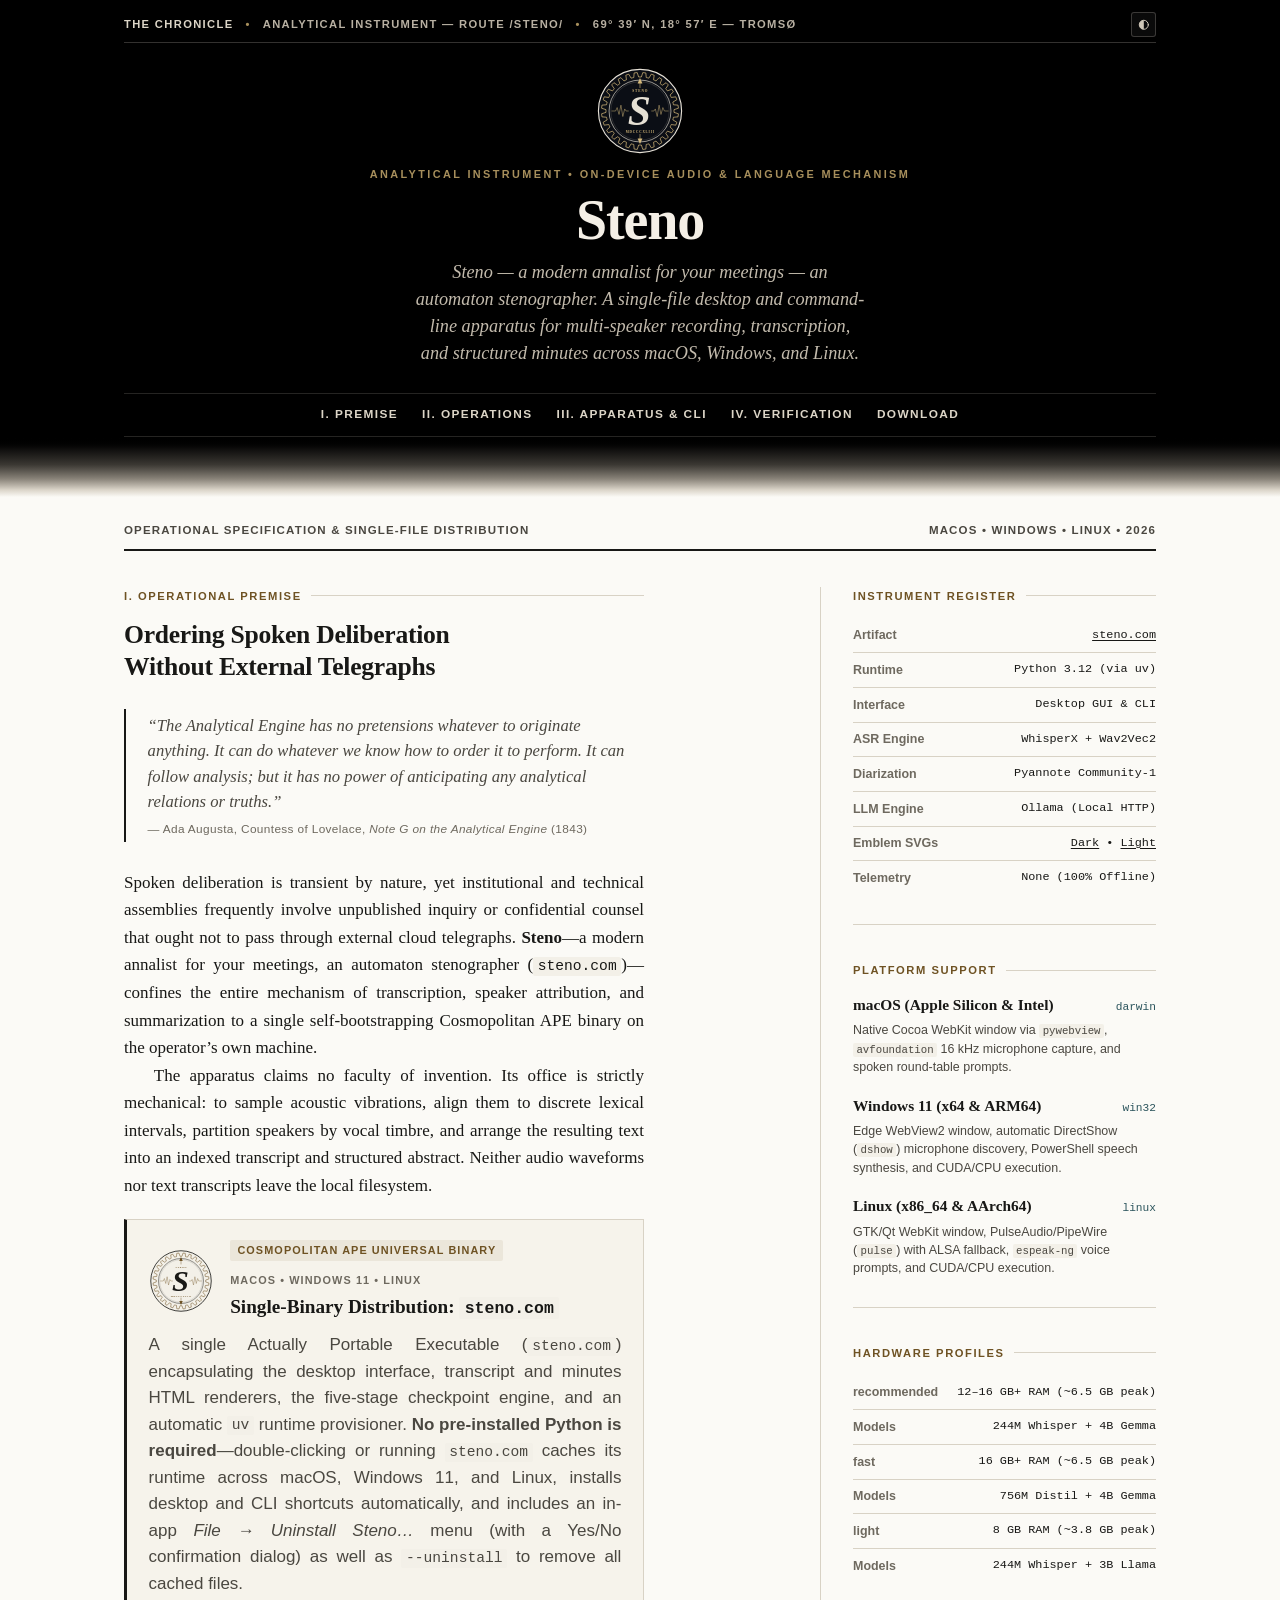
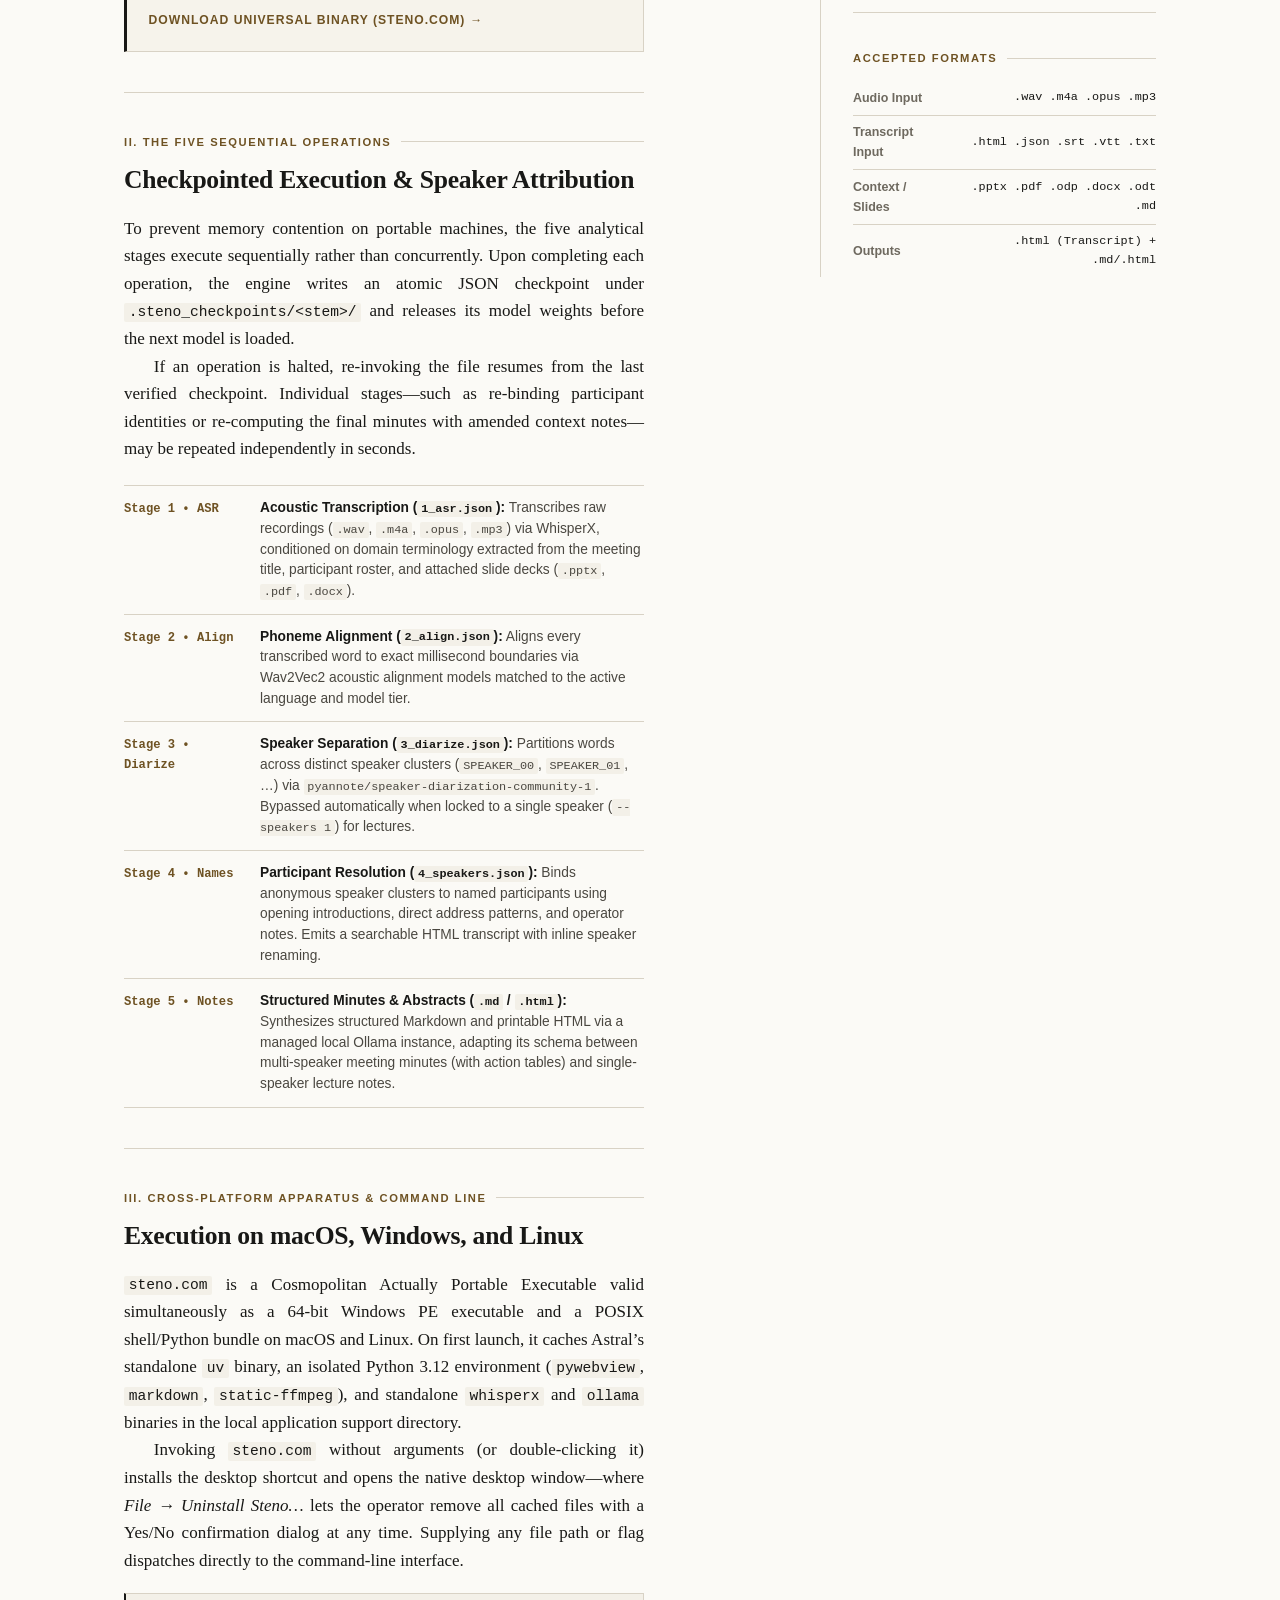
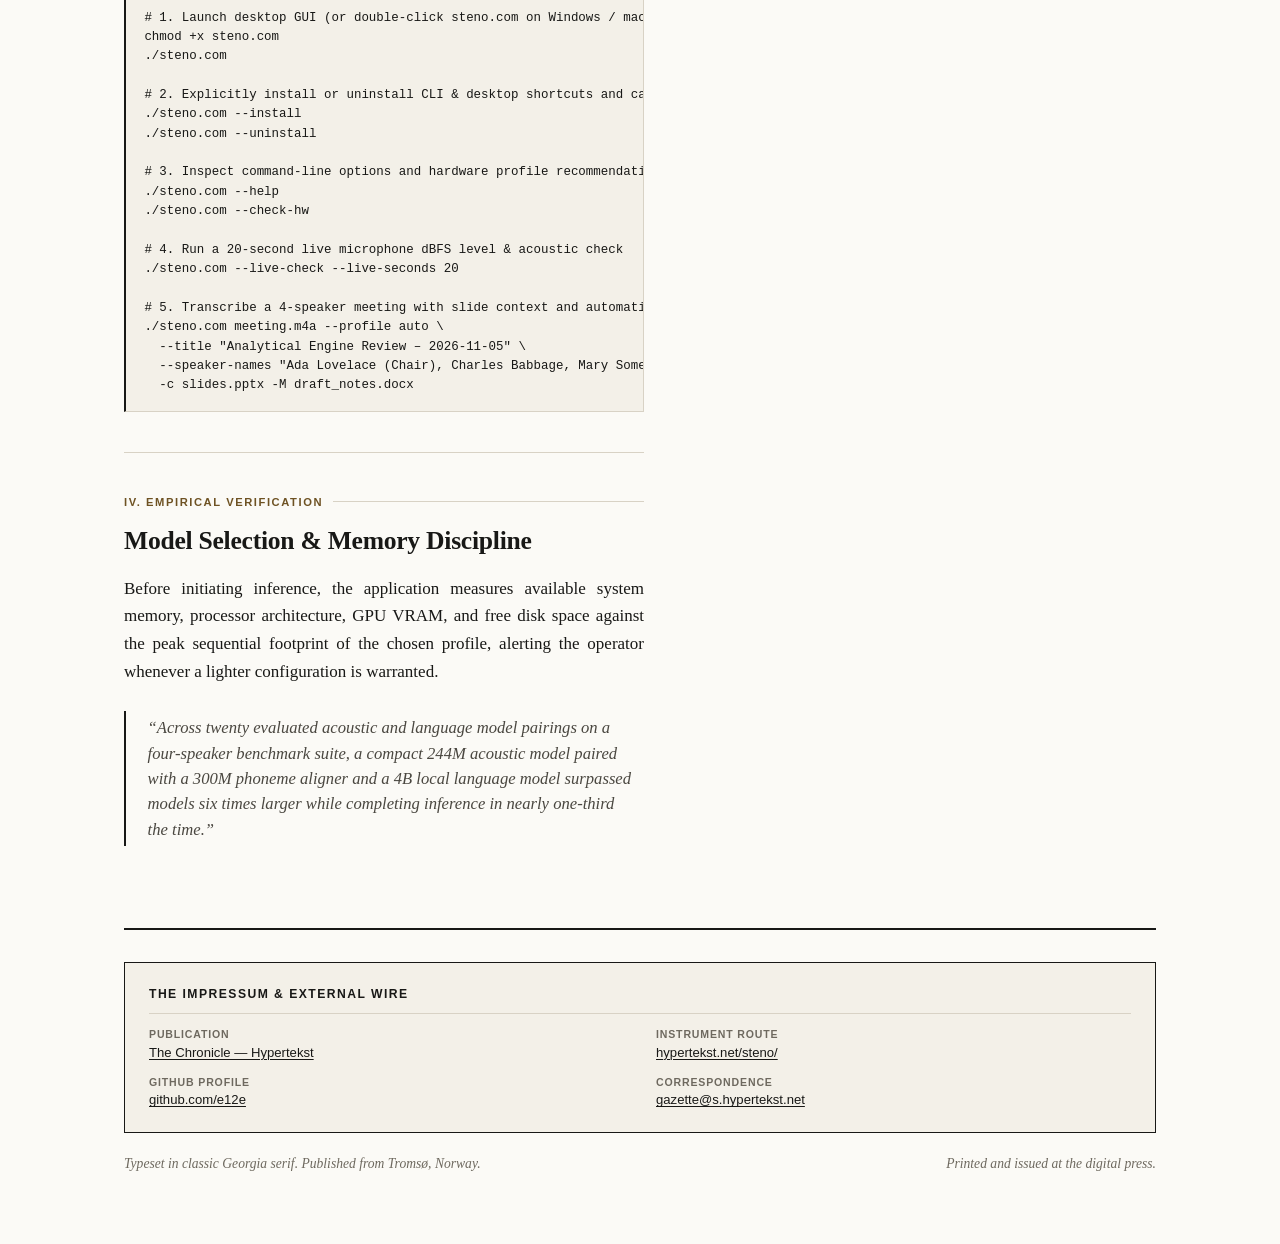
==== commit b13a834d: "feat(green): update www/rec/index.html to point exclusively to steno.com binary" ====
--- a/www/rec/index.html
+++ b/www/rec/index.html
@@ -770,7 +770,7 @@
                         <span class="quote-attribution">— Ada Augusta, Countess of Lovelace, <em>Note G on the Analytical Engine</em> (1843)</span>
                     </blockquote>
 
-                    <p>Spoken deliberation is transient by nature, yet institutional and technical assemblies frequently involve unpublished inquiry or confidential counsel that ought not to pass through external cloud telegraphs. <strong>Steno</strong>—a modern annalist for your meetings, an automaton stenographer (<code>steno.py</code>)—confines the entire mechanism of transcription, speaker attribution, and summarization to a single self-bootstrapping file on the operator’s own machine.</p>
+                    <p>Spoken deliberation is transient by nature, yet institutional and technical assemblies frequently involve unpublished inquiry or confidential counsel that ought not to pass through external cloud telegraphs. <strong>Steno</strong>—a modern annalist for your meetings, an automaton stenographer (<code>steno.com</code>)—confines the entire mechanism of transcription, speaker attribution, and summarization to a single self-bootstrapping Cosmopolitan APE binary on the operator’s own machine.</p>
 
                     <p>The apparatus claims no faculty of invention. Its office is strictly mechanical: to sample acoustic vibrations, align them to discrete lexical intervals, partition speakers by vocal timbre, and arrange the resulting text into an indexed transcript and structured abstract. Neither audio waveforms nor text transcripts leave the local filesystem.</p>
 
@@ -794,21 +794,17 @@
                     </svg>
                             <div>
                                 <div class="dispatch-meta">
-                                    <span class="dispatch-tag">Zero-Python Polyglot &amp; Universal Installers</span>
+                                    <span class="dispatch-tag">Cosmopolitan APE Universal Binary</span>
                                     <span>macOS • Windows 11 • Linux</span>
                                 </div>
-                                <h3 class="dispatch-title">Single-File Distribution: <code>steno.com</code> &amp; <code>steno.py</code></h3>
+                                <h3 class="dispatch-title">Single-Binary Distribution: <code>steno.com</code></h3>
                             </div>
                         </div>
                         <p class="dispatch-summary">
-                            Encapsulates the progressive-disclosure desktop interface, transcript and minutes HTML renderers, the five-stage checkpoint engine, and an automatic <code>uv</code> runtime provisioner. <strong>No pre-installed Python is required</strong>—<code>steno.com</code> (Cosmopolitan APE universal binary) and <code>steno.py</code> run directly across macOS, Windows 11, and Linux, support <code>--install</code> and <code>--uninstall</code>, and include an in-app <em>File → Uninstall Steno…</em> menu with confirmation dialog to remove all cached files.
+                            A single Actually Portable Executable (<code>steno.com</code>) encapsulating the desktop interface, transcript and minutes HTML renderers, the five-stage checkpoint engine, and an automatic <code>uv</code> runtime provisioner. <strong>No pre-installed Python is required</strong>—double-clicking or running <code>steno.com</code> caches its runtime across macOS, Windows 11, and Linux, installs desktop and CLI shortcuts automatically, and includes an in-app <em>File → Uninstall Steno…</em> menu (with a Yes/No confirmation dialog) as well as <code>--uninstall</code> to remove all cached files.
                         </p>
                         <div class="dispatch-action">
                             <a href="steno.com" download="steno.com">Download Universal Binary (steno.com) →</a>
-                            <a href="steno.py" download="steno.py">Download Script (steno.py) →</a>
-                            <a href="steno.cmd" download="steno.cmd">Windows Launcher (steno.cmd) →</a>
-                            <a href="install.sh" download="install.sh">macOS / Linux Installer (install.sh) →</a>
-                            <a href="install.ps1" download="install.ps1">Windows Installer (install.ps1) →</a>
                         </div>
                     </div>
 
@@ -859,28 +855,27 @@
                     <div class="section-kicker">III. Cross-Platform Apparatus &amp; Command Line</div>
                     <h2>Execution on macOS, Windows, and Linux</h2>
 
-                    <p>The header of <code>steno.py</code> is a polyglot script valid under POSIX shells (<code>/bin/sh</code>), Windows Command Prompt, and direct Python invocation. On first launch, it provisions Astral’s standalone <code>uv</code> binary, an isolated Python 3.12 environment (<code>pywebview</code>, <code>markdown</code>, <code>static-ffmpeg</code>), and standalone <code>whisperx</code> and <code>ollama</code> binaries on demand.</p>
-
-                    <p>Invoking the script without arguments opens the native desktop window; supplying any file path or flag dispatches directly to the command-line interface.</p>
-
-                    <pre class="terminal-specimen"><code># 0. Zero-Python Universal Install (provisions standalone Python 3.12 + steno CLI)
-# macOS / Linux:
-curl -LsSf https://hypertekst.net/steno/install.sh | sh
-# Windows 11 (PowerShell):
-irm https://hypertekst.net/steno/install.ps1 | iex
-
-# 1. Or run steno.py directly without pre-installed Python (macOS / Linux / Windows)
-sh steno.py
-
-# 2. Inspect command-line options and hardware profile recommendations
-sh steno.py --help
-sh steno.py --check-hw
-
-# 3. Run a 20-second live microphone dBFS level &amp; acoustic check
-sh steno.py --live-check --live-seconds 20
-
-# 4. Transcribe a 4-speaker meeting with slide context and automatic hardware profile
-sh steno.py meeting.m4a --profile auto \
+                    <p><code>steno.com</code> is a Cosmopolitan Actually Portable Executable valid simultaneously as a 64-bit Windows PE executable and a POSIX shell/Python bundle on macOS and Linux. On first launch, it caches Astral’s standalone <code>uv</code> binary, an isolated Python 3.12 environment (<code>pywebview</code>, <code>markdown</code>, <code>static-ffmpeg</code>), and standalone <code>whisperx</code> and <code>ollama</code> binaries in the local application support directory.</p>
+
+                    <p>Invoking <code>steno.com</code> without arguments (or double-clicking it) installs the desktop shortcut and opens the native desktop window—where <em>File → Uninstall Steno…</em> lets the operator remove all cached files with a Yes/No confirmation dialog at any time. Supplying any file path or flag dispatches directly to the command-line interface.</p>
+
+                    <pre class="terminal-specimen"><code># 1. Launch desktop GUI (or double-click steno.com on Windows / macOS / Linux)
+chmod +x steno.com
+./steno.com
+
+# 2. Explicitly install or uninstall CLI &amp; desktop shortcuts and cached runtime
+./steno.com --install
+./steno.com --uninstall
+
+# 3. Inspect command-line options and hardware profile recommendations
+./steno.com --help
+./steno.com --check-hw
+
+# 4. Run a 20-second live microphone dBFS level &amp; acoustic check
+./steno.com --live-check --live-seconds 20
+
+# 5. Transcribe a 4-speaker meeting with slide context and automatic hardware profile
+./steno.com meeting.m4a --profile auto \
   --title "Analytical Engine Review – 2026-11-05" \
   --speaker-names "Ada Lovelace (Chair), Charles Babbage, Mary Somerville, Luigi Menabrea" \
   -c slides.pptx -M draft_notes.docx</code></pre>
@@ -910,7 +905,7 @@
                         <tbody>
                             <tr>
                                 <th scope="row">Artifact</th>
-                                <td><a href="steno.py" download="steno.py">steno.py</a></td>
+                                <td><a href="steno.com" download="steno.com">steno.com</a></td>
                             </tr>
                             <tr>
                                 <th scope="row">Runtime</th>
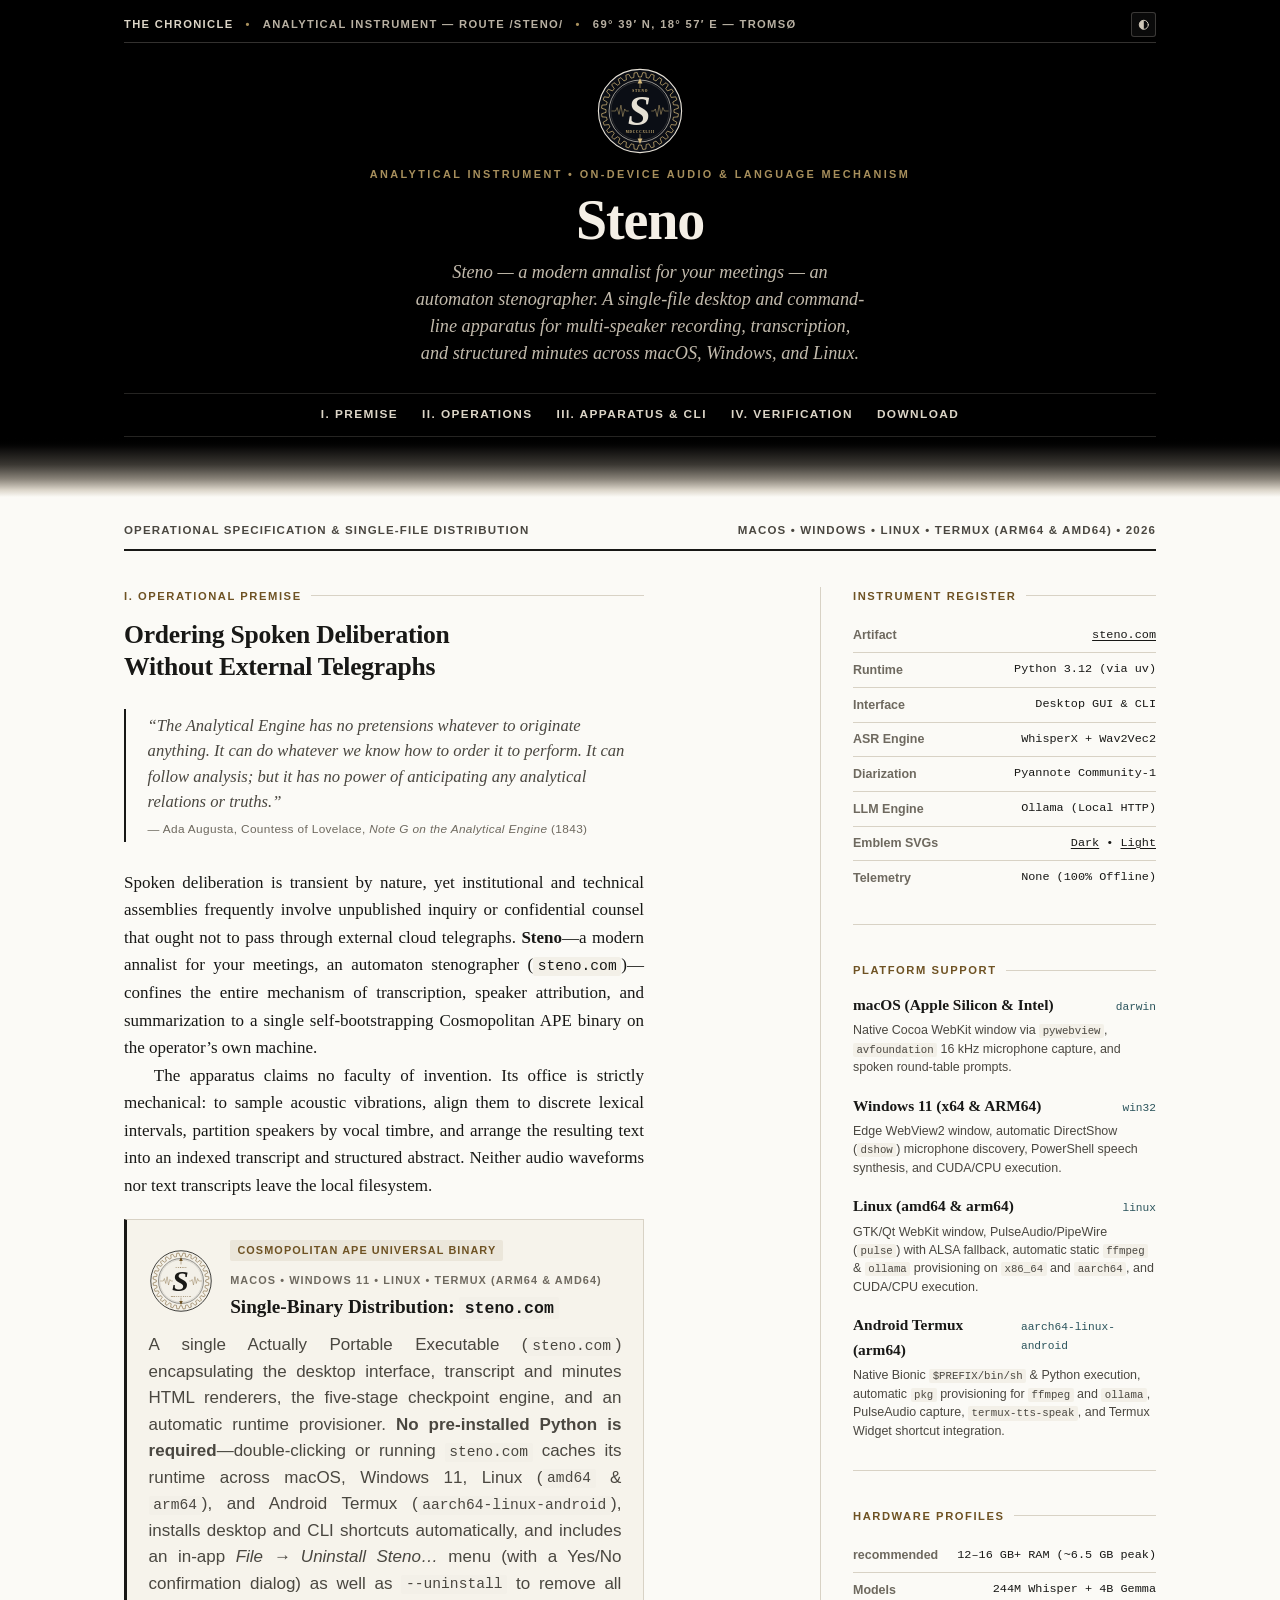
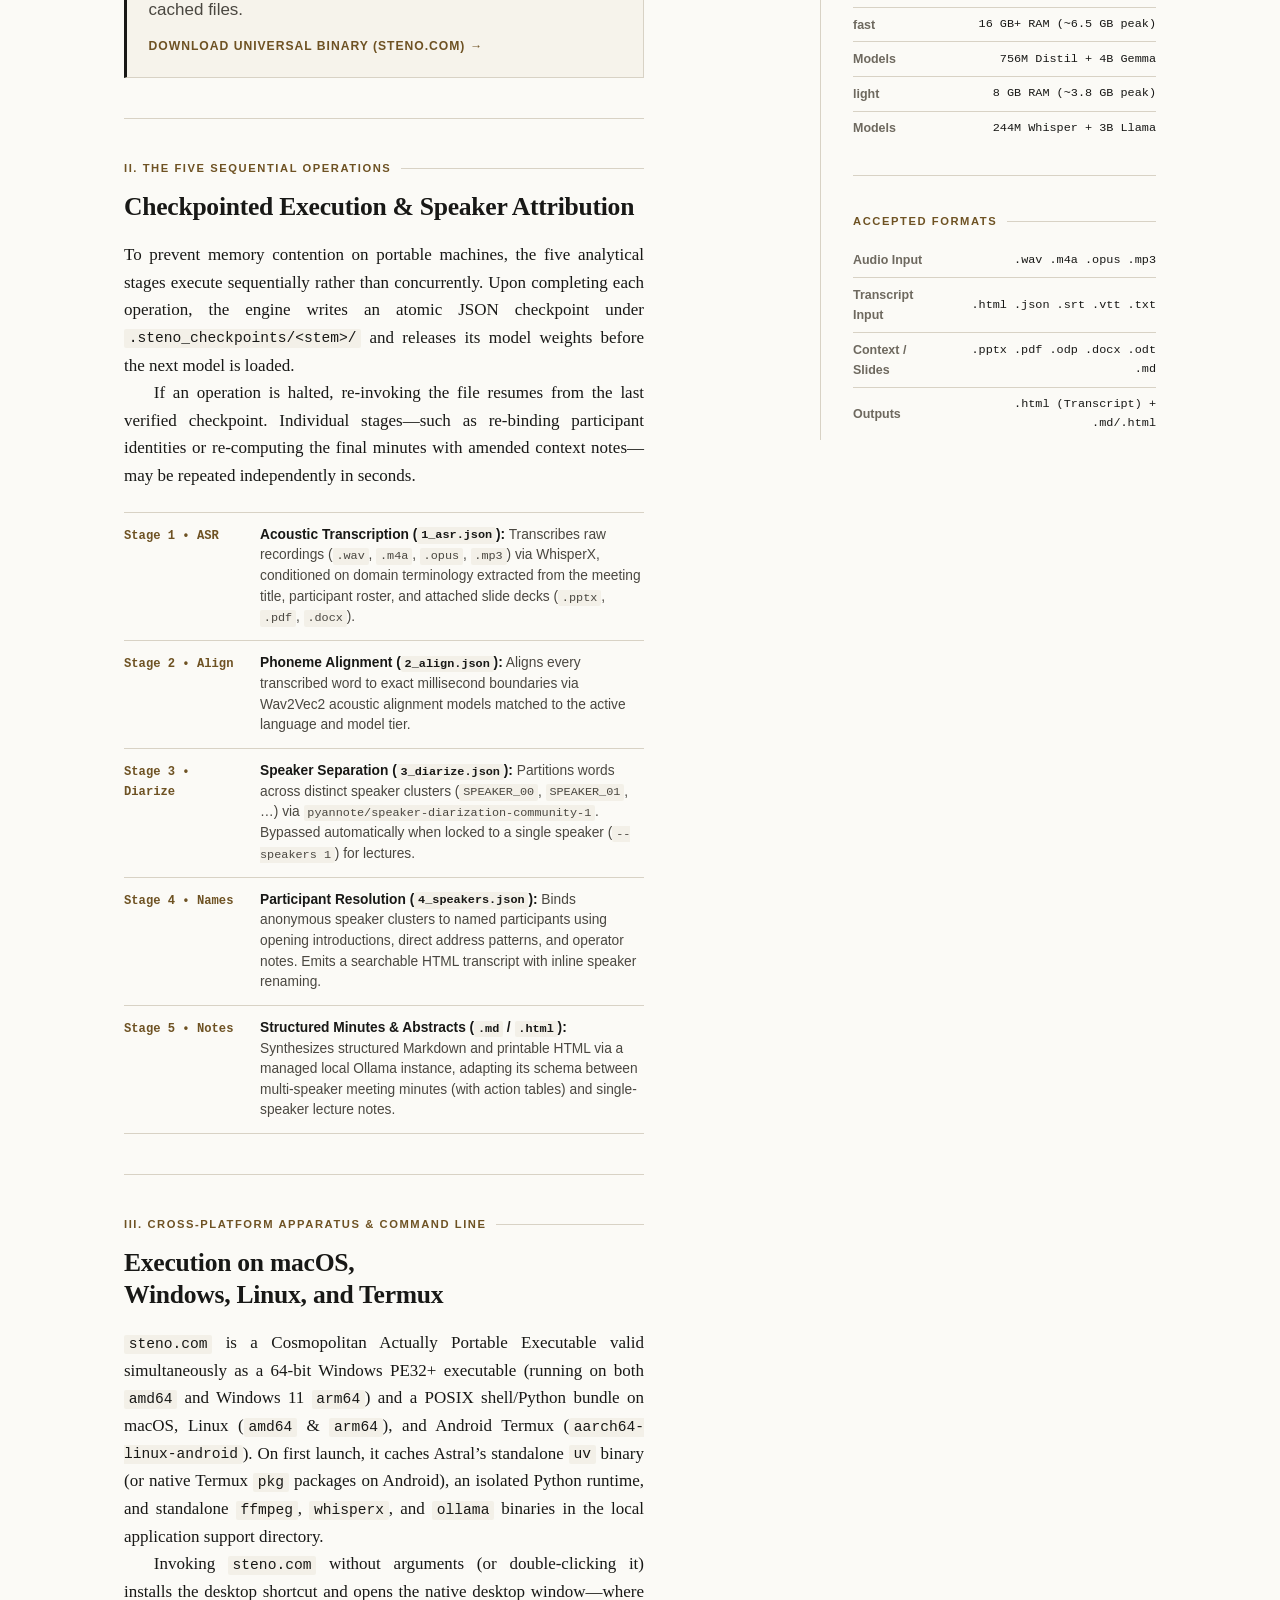
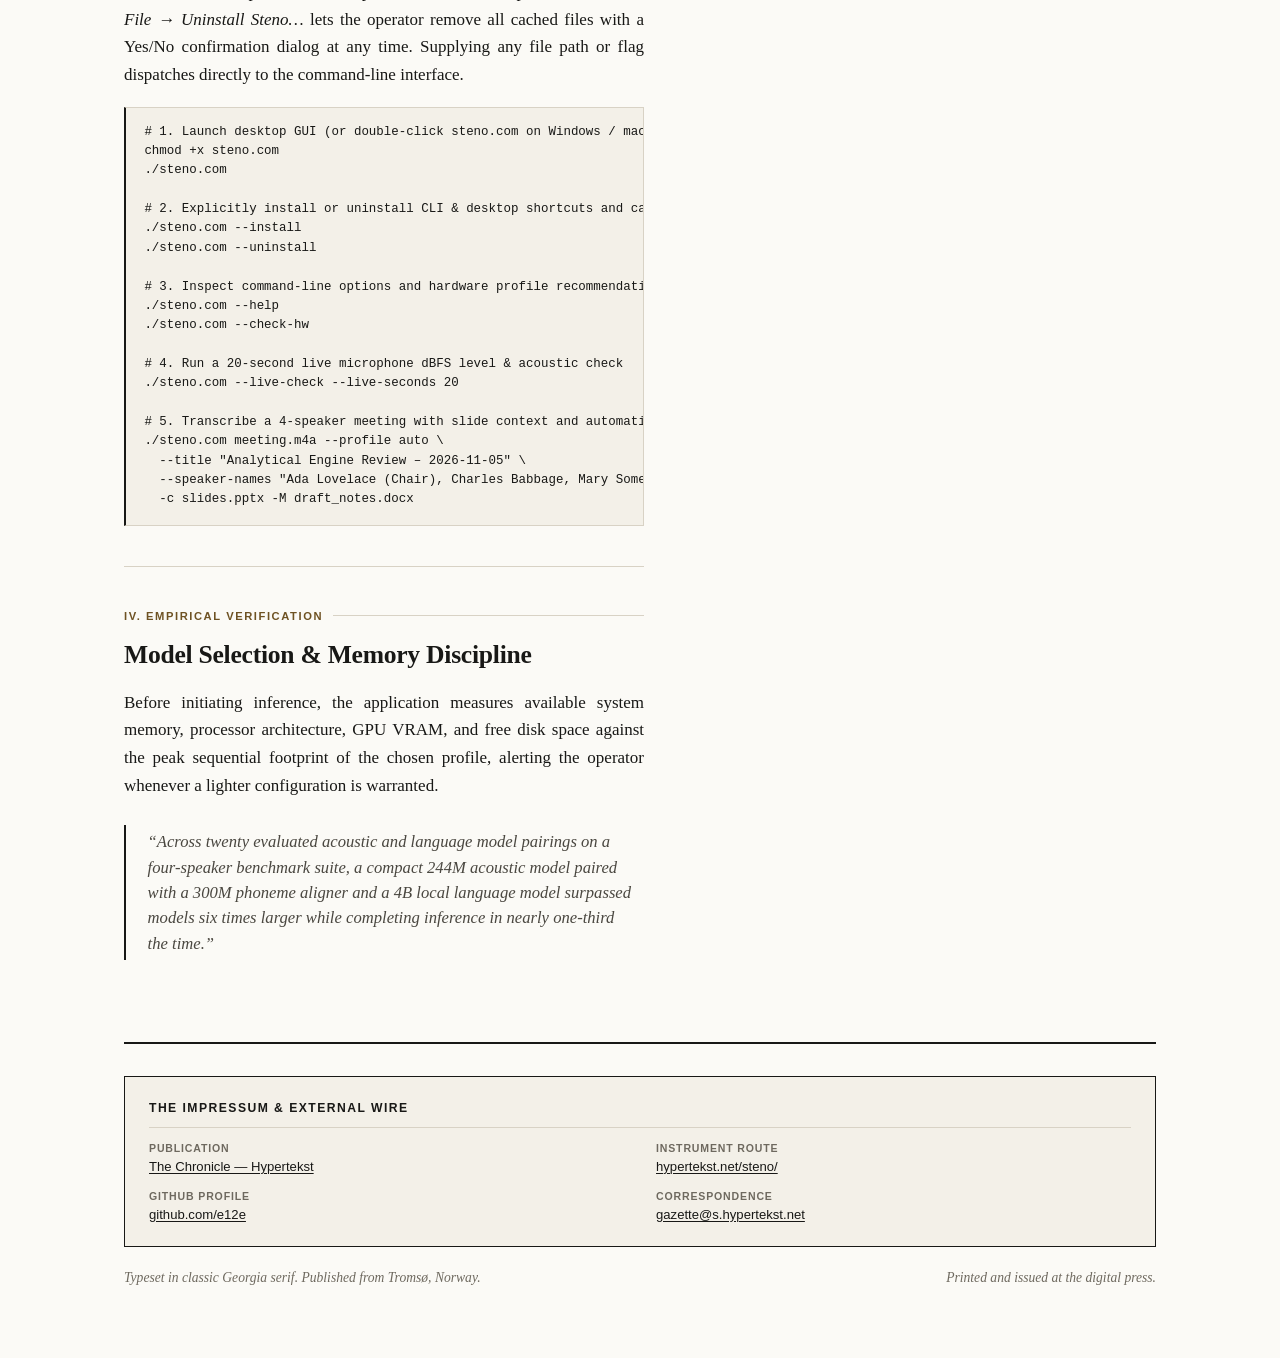
==== commit 76ff6546: "Add Termux aarch64-linux-android and multi-arch Linux/Windows arm64/amd64 support" ====
--- a/www/rec/index.html
+++ b/www/rec/index.html
@@ -751,7 +751,7 @@
 
         <div class="edition-banner">
             <span>Operational Specification &amp; Single-File Distribution</span>
-            <span>macOS • Windows • Linux • 2026</span>
+            <span>macOS • Windows • Linux • Termux (arm64 &amp; amd64) • 2026</span>
         </div>
 
         <div class="broadsheet-grid">
@@ -795,13 +795,13 @@
                             <div>
                                 <div class="dispatch-meta">
                                     <span class="dispatch-tag">Cosmopolitan APE Universal Binary</span>
-                                    <span>macOS • Windows 11 • Linux</span>
+                                    <span>macOS • Windows 11 • Linux • Termux (arm64 &amp; amd64)</span>
                                 </div>
                                 <h3 class="dispatch-title">Single-Binary Distribution: <code>steno.com</code></h3>
                             </div>
                         </div>
                         <p class="dispatch-summary">
-                            A single Actually Portable Executable (<code>steno.com</code>) encapsulating the desktop interface, transcript and minutes HTML renderers, the five-stage checkpoint engine, and an automatic <code>uv</code> runtime provisioner. <strong>No pre-installed Python is required</strong>—double-clicking or running <code>steno.com</code> caches its runtime across macOS, Windows 11, and Linux, installs desktop and CLI shortcuts automatically, and includes an in-app <em>File → Uninstall Steno…</em> menu (with a Yes/No confirmation dialog) as well as <code>--uninstall</code> to remove all cached files.
+                            A single Actually Portable Executable (<code>steno.com</code>) encapsulating the desktop interface, transcript and minutes HTML renderers, the five-stage checkpoint engine, and an automatic runtime provisioner. <strong>No pre-installed Python is required</strong>—double-clicking or running <code>steno.com</code> caches its runtime across macOS, Windows 11, Linux (<code>amd64</code> &amp; <code>arm64</code>), and Android Termux (<code>aarch64-linux-android</code>), installs desktop and CLI shortcuts automatically, and includes an in-app <em>File → Uninstall Steno…</em> menu (with a Yes/No confirmation dialog) as well as <code>--uninstall</code> to remove all cached files.
                         </p>
                         <div class="dispatch-action">
                             <a href="steno.com" download="steno.com">Download Universal Binary (steno.com) →</a>
@@ -853,9 +853,9 @@
                     <hr class="section-divider" id="platforms">
 
                     <div class="section-kicker">III. Cross-Platform Apparatus &amp; Command Line</div>
-                    <h2>Execution on macOS, Windows, and Linux</h2>
-
-                    <p><code>steno.com</code> is a Cosmopolitan Actually Portable Executable valid simultaneously as a 64-bit Windows PE executable and a POSIX shell/Python bundle on macOS and Linux. On first launch, it caches Astral’s standalone <code>uv</code> binary, an isolated Python 3.12 environment (<code>pywebview</code>, <code>markdown</code>, <code>static-ffmpeg</code>), and standalone <code>whisperx</code> and <code>ollama</code> binaries in the local application support directory.</p>
+                    <h2>Execution on macOS, Windows, Linux, and Termux</h2>
+
+                    <p><code>steno.com</code> is a Cosmopolitan Actually Portable Executable valid simultaneously as a 64-bit Windows PE32+ executable (running on both <code>amd64</code> and Windows 11 <code>arm64</code>) and a POSIX shell/Python bundle on macOS, Linux (<code>amd64</code> &amp; <code>arm64</code>), and Android Termux (<code>aarch64-linux-android</code>). On first launch, it caches Astral’s standalone <code>uv</code> binary (or native Termux <code>pkg</code> packages on Android), an isolated Python runtime, and standalone <code>ffmpeg</code>, <code>whisperx</code>, and <code>ollama</code> binaries in the local application support directory.</p>
 
                     <p>Invoking <code>steno.com</code> without arguments (or double-clicking it) installs the desktop shortcut and opens the native desktop window—where <em>File → Uninstall Steno…</em> lets the operator remove all cached files with a Yes/No confirmation dialog at any time. Supplying any file path or flag dispatches directly to the command-line interface.</p>
 
@@ -960,10 +960,18 @@
 
                         <li class="instrument-item">
                             <div class="instrument-header">
-                                <span class="instrument-name">Linux (x86_64 &amp; AArch64)</span>
+                                <span class="instrument-name">Linux (amd64 &amp; arm64)</span>
                                 <span class="instrument-route">linux</span>
                             </div>
-                            <p class="instrument-desc">GTK/Qt WebKit window, PulseAudio/PipeWire (<code>pulse</code>) with ALSA fallback, <code>espeak-ng</code> voice prompts, and CUDA/CPU execution.</p>
+                            <p class="instrument-desc">GTK/Qt WebKit window, PulseAudio/PipeWire (<code>pulse</code>) with ALSA fallback, automatic static <code>ffmpeg</code> &amp; <code>ollama</code> provisioning on <code>x86_64</code> and <code>aarch64</code>, and CUDA/CPU execution.</p>
+                        </li>
+
+                        <li class="instrument-item">
+                            <div class="instrument-header">
+                                <span class="instrument-name">Android Termux (arm64)</span>
+                                <span class="instrument-route">aarch64-linux-android</span>
+                            </div>
+                            <p class="instrument-desc">Native Bionic <code>$PREFIX/bin/sh</code> &amp; Python execution, automatic <code>pkg</code> provisioning for <code>ffmpeg</code> and <code>ollama</code>, PulseAudio capture, <code>termux-tts-speak</code>, and Termux Widget shortcut integration.</p>
                         </li>
                     </ul>
                 </section>
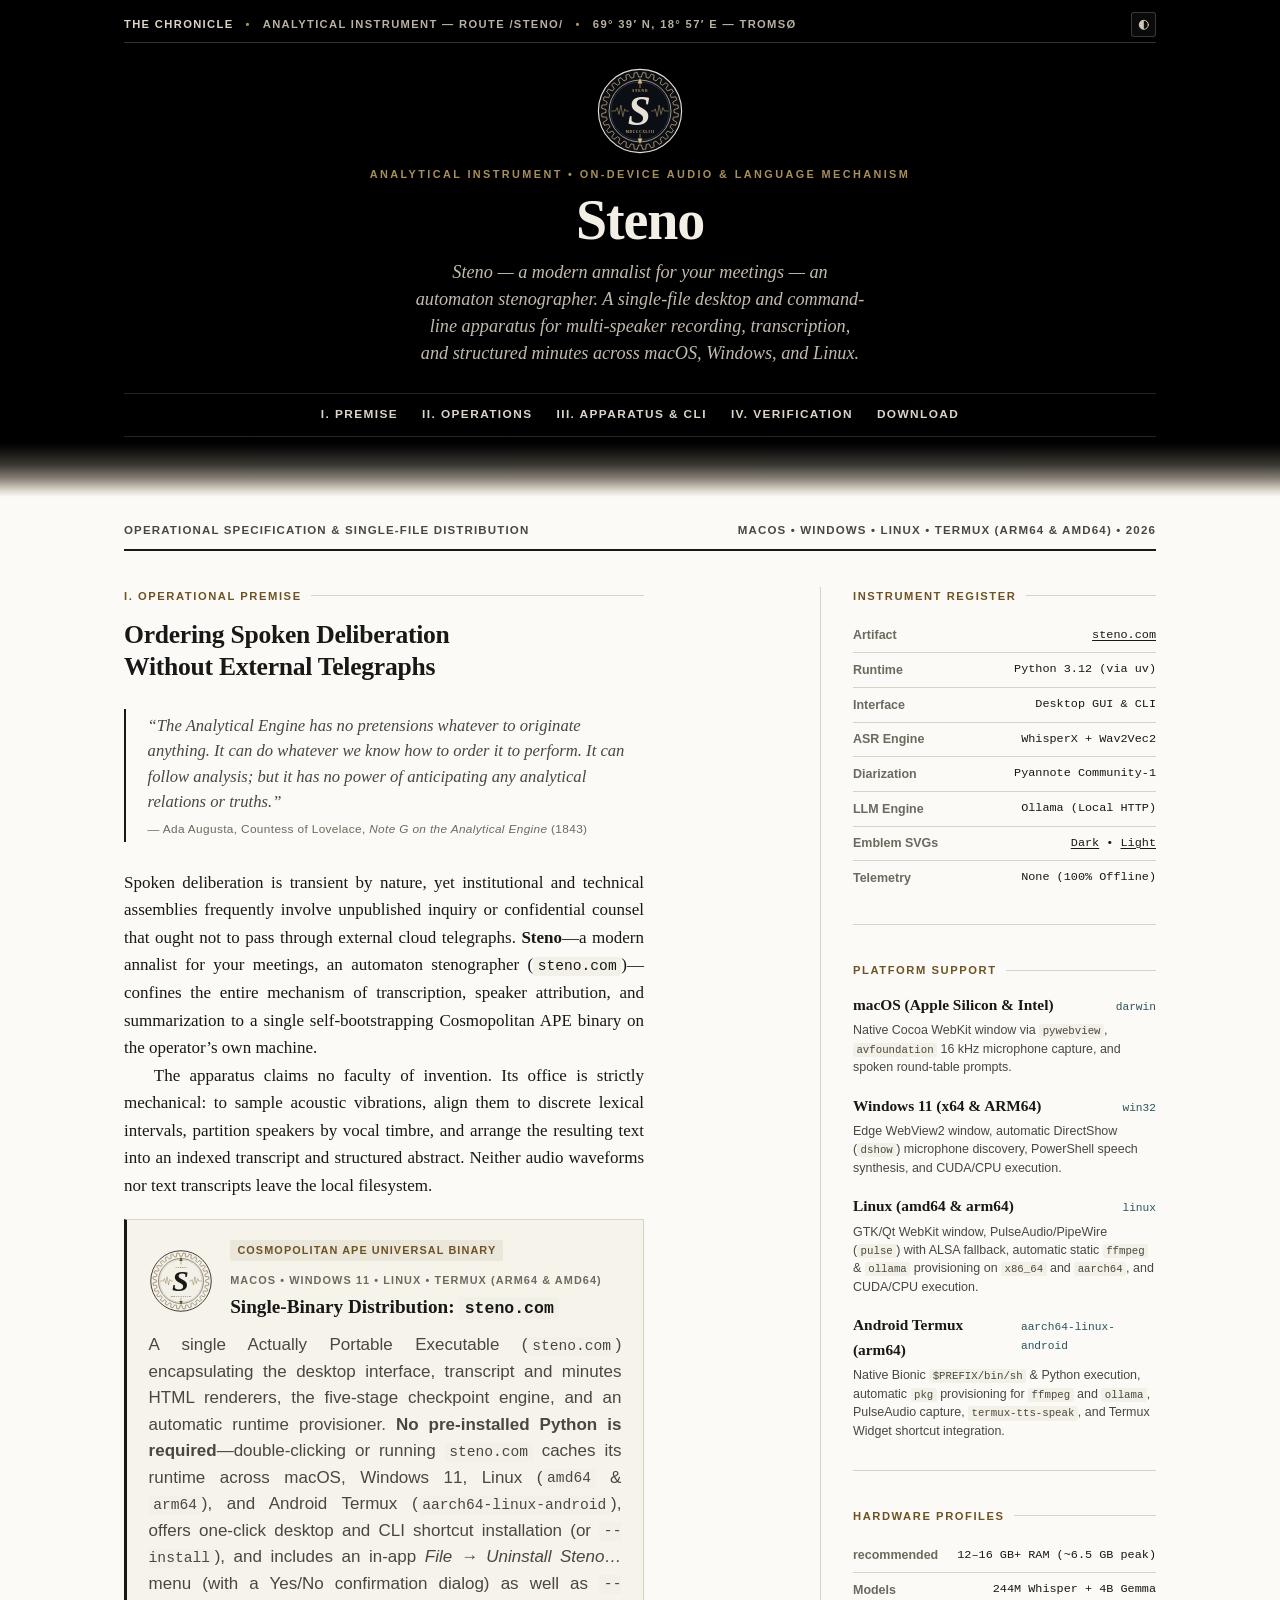
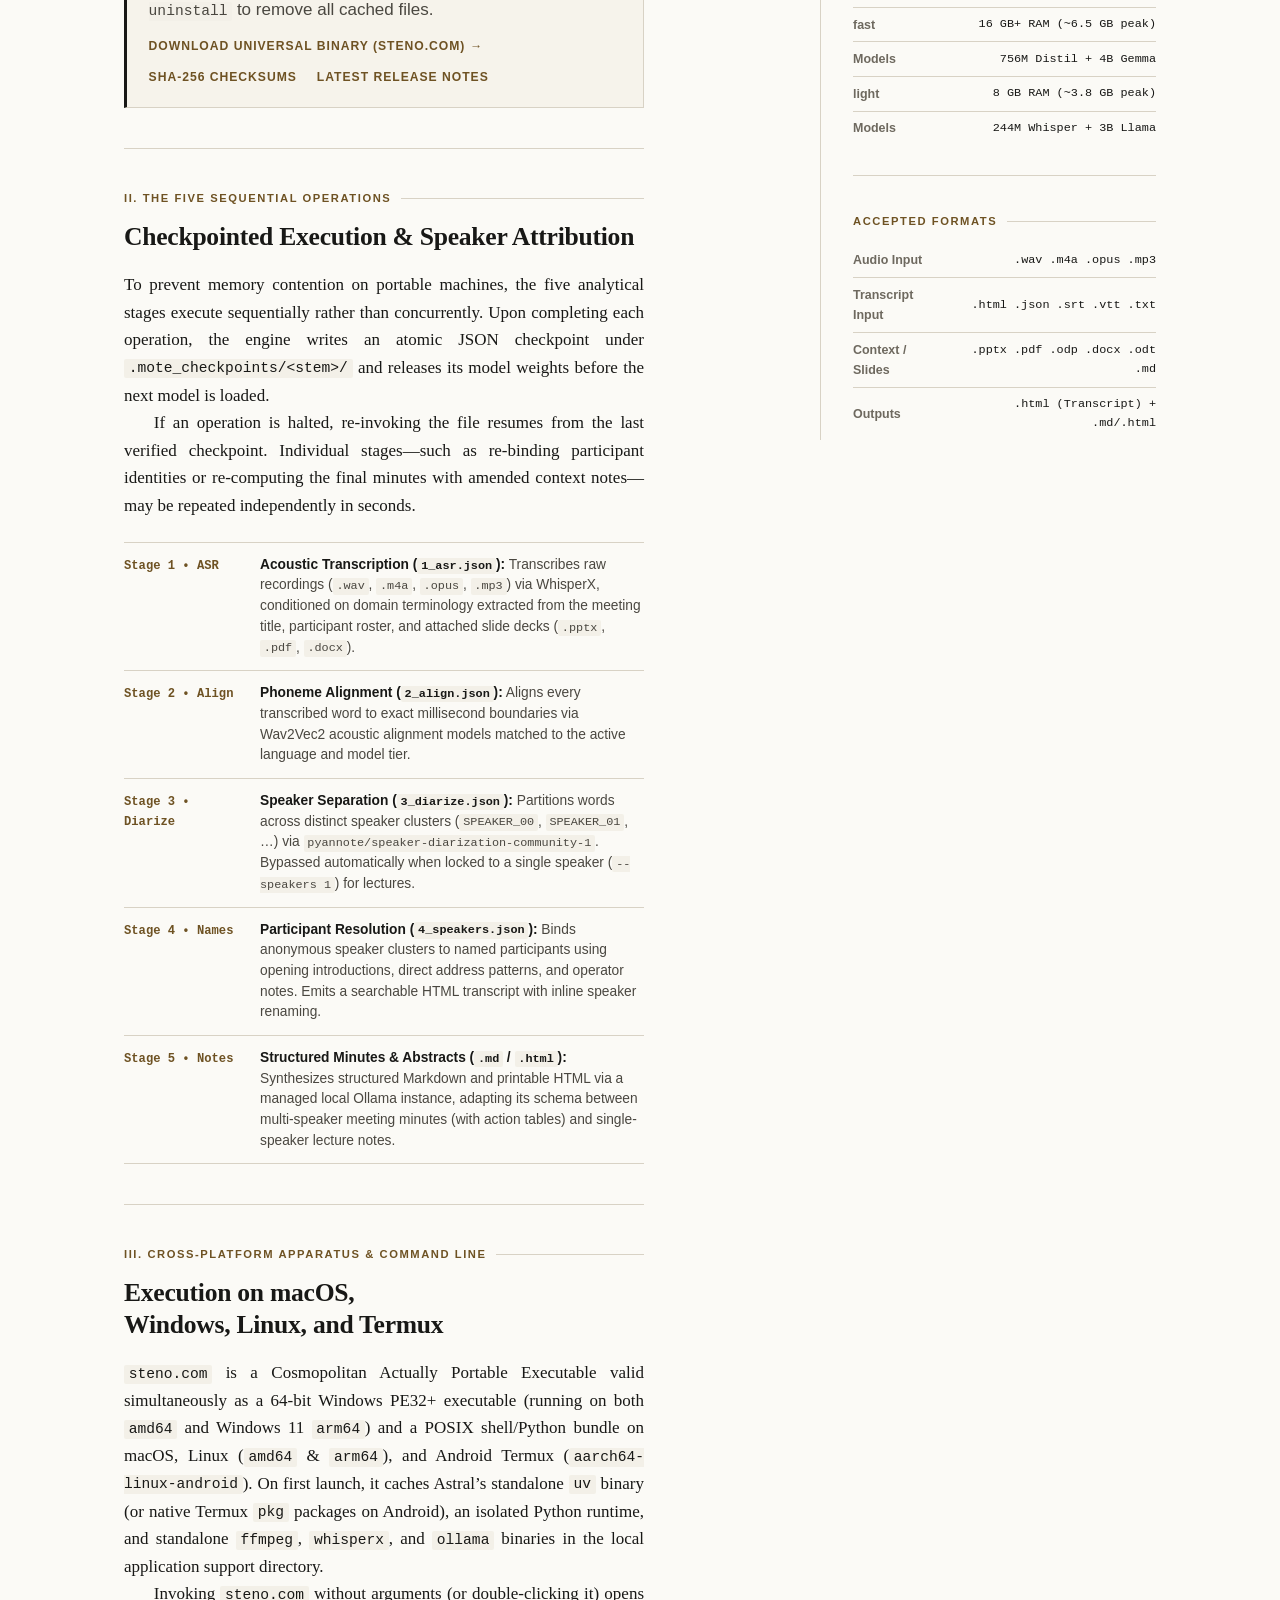
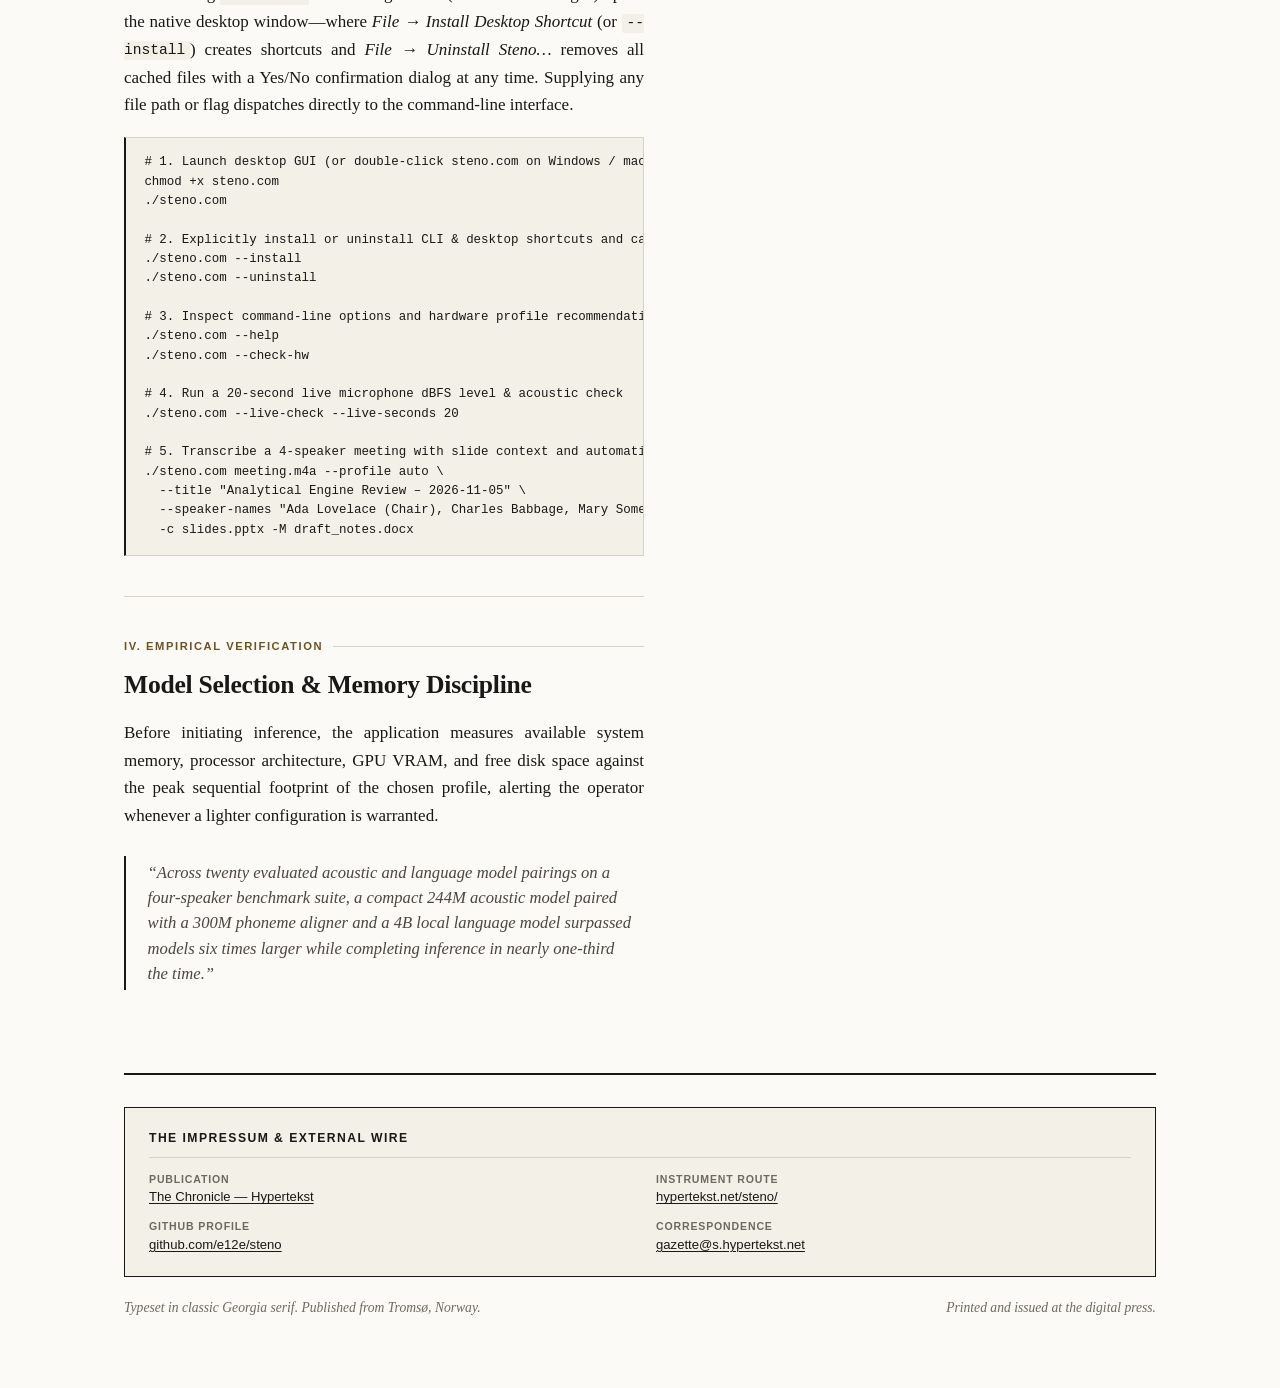
==== commit 1e343e31: "Configure v* tag releases, GitHub CI, pre-push hook, and /aar fixes" ====
--- a/www/rec/index.html
+++ b/www/rec/index.html
@@ -801,10 +801,12 @@
                             </div>
                         </div>
                         <p class="dispatch-summary">
-                            A single Actually Portable Executable (<code>steno.com</code>) encapsulating the desktop interface, transcript and minutes HTML renderers, the five-stage checkpoint engine, and an automatic runtime provisioner. <strong>No pre-installed Python is required</strong>—double-clicking or running <code>steno.com</code> caches its runtime across macOS, Windows 11, Linux (<code>amd64</code> &amp; <code>arm64</code>), and Android Termux (<code>aarch64-linux-android</code>), installs desktop and CLI shortcuts automatically, and includes an in-app <em>File → Uninstall Steno…</em> menu (with a Yes/No confirmation dialog) as well as <code>--uninstall</code> to remove all cached files.
+                            A single Actually Portable Executable (<code>steno.com</code>) encapsulating the desktop interface, transcript and minutes HTML renderers, the five-stage checkpoint engine, and an automatic runtime provisioner. <strong>No pre-installed Python is required</strong>—double-clicking or running <code>steno.com</code> caches its runtime across macOS, Windows 11, Linux (<code>amd64</code> &amp; <code>arm64</code>), and Android Termux (<code>aarch64-linux-android</code>), offers one-click desktop and CLI shortcut installation (or <code>--install</code>), and includes an in-app <em>File → Uninstall Steno…</em> menu (with a Yes/No confirmation dialog) as well as <code>--uninstall</code> to remove all cached files.
                         </p>
                         <div class="dispatch-action">
-                            <a href="steno.com" download="steno.com">Download Universal Binary (steno.com) →</a>
+                            <a href="https://github.com/e12e/steno/releases/latest/download/steno.com" rel="noopener">Download Universal Binary (steno.com) →</a>
+                            <a href="https://github.com/e12e/steno/releases/latest/download/SHA256SUMS.txt" rel="noopener">SHA-256 Checksums</a>
+                            <a href="https://github.com/e12e/steno/releases/latest" rel="noopener">Latest Release Notes</a>
                         </div>
                     </div>
 
@@ -813,7 +815,7 @@
                     <div class="section-kicker">II. The Five Sequential Operations</div>
                     <h2>Checkpointed Execution &amp; Speaker Attribution</h2>
 
-                    <p>To prevent memory contention on portable machines, the five analytical stages execute sequentially rather than concurrently. Upon completing each operation, the engine writes an atomic JSON checkpoint under <code>.steno_checkpoints/&lt;stem&gt;/</code> and releases its model weights before the next model is loaded.</p>
+                    <p>To prevent memory contention on portable machines, the five analytical stages execute sequentially rather than concurrently. Upon completing each operation, the engine writes an atomic JSON checkpoint under <code>.mote_checkpoints/&lt;stem&gt;/</code> and releases its model weights before the next model is loaded.</p>
 
                     <p>If an operation is halted, re-invoking the file resumes from the last verified checkpoint. Individual stages—such as re-binding participant identities or re-computing the final minutes with amended context notes—may be repeated independently in seconds.</p>
 
@@ -857,7 +859,7 @@
 
                     <p><code>steno.com</code> is a Cosmopolitan Actually Portable Executable valid simultaneously as a 64-bit Windows PE32+ executable (running on both <code>amd64</code> and Windows 11 <code>arm64</code>) and a POSIX shell/Python bundle on macOS, Linux (<code>amd64</code> &amp; <code>arm64</code>), and Android Termux (<code>aarch64-linux-android</code>). On first launch, it caches Astral’s standalone <code>uv</code> binary (or native Termux <code>pkg</code> packages on Android), an isolated Python runtime, and standalone <code>ffmpeg</code>, <code>whisperx</code>, and <code>ollama</code> binaries in the local application support directory.</p>
 
-                    <p>Invoking <code>steno.com</code> without arguments (or double-clicking it) installs the desktop shortcut and opens the native desktop window—where <em>File → Uninstall Steno…</em> lets the operator remove all cached files with a Yes/No confirmation dialog at any time. Supplying any file path or flag dispatches directly to the command-line interface.</p>
+                    <p>Invoking <code>steno.com</code> without arguments (or double-clicking it) opens the native desktop window—where <em>File → Install Desktop Shortcut</em> (or <code>--install</code>) creates shortcuts and <em>File → Uninstall Steno…</em> removes all cached files with a Yes/No confirmation dialog at any time. Supplying any file path or flag dispatches directly to the command-line interface.</p>
 
                     <pre class="terminal-specimen"><code># 1. Launch desktop GUI (or double-click steno.com on Windows / macOS / Linux)
 chmod +x steno.com
@@ -905,7 +907,7 @@
                         <tbody>
                             <tr>
                                 <th scope="row">Artifact</th>
-                                <td><a href="steno.com" download="steno.com">steno.com</a></td>
+                                <td><a href="https://github.com/e12e/steno/releases/latest/download/steno.com" rel="noopener">steno.com</a></td>
                             </tr>
                             <tr>
                                 <th scope="row">Runtime</th>
@@ -1053,7 +1055,7 @@
                     </div>
                     <div>
                         <span class="impressum-label">GitHub Profile</span>
-                        <a href="https://github.com/e12e" rel="me noopener">github.com/e12e</a>
+                        <a href="https://github.com/e12e/steno" rel="me noopener">github.com/e12e/steno</a>
                     </div>
                     <div>
                         <span class="impressum-label">Correspondence</span>
